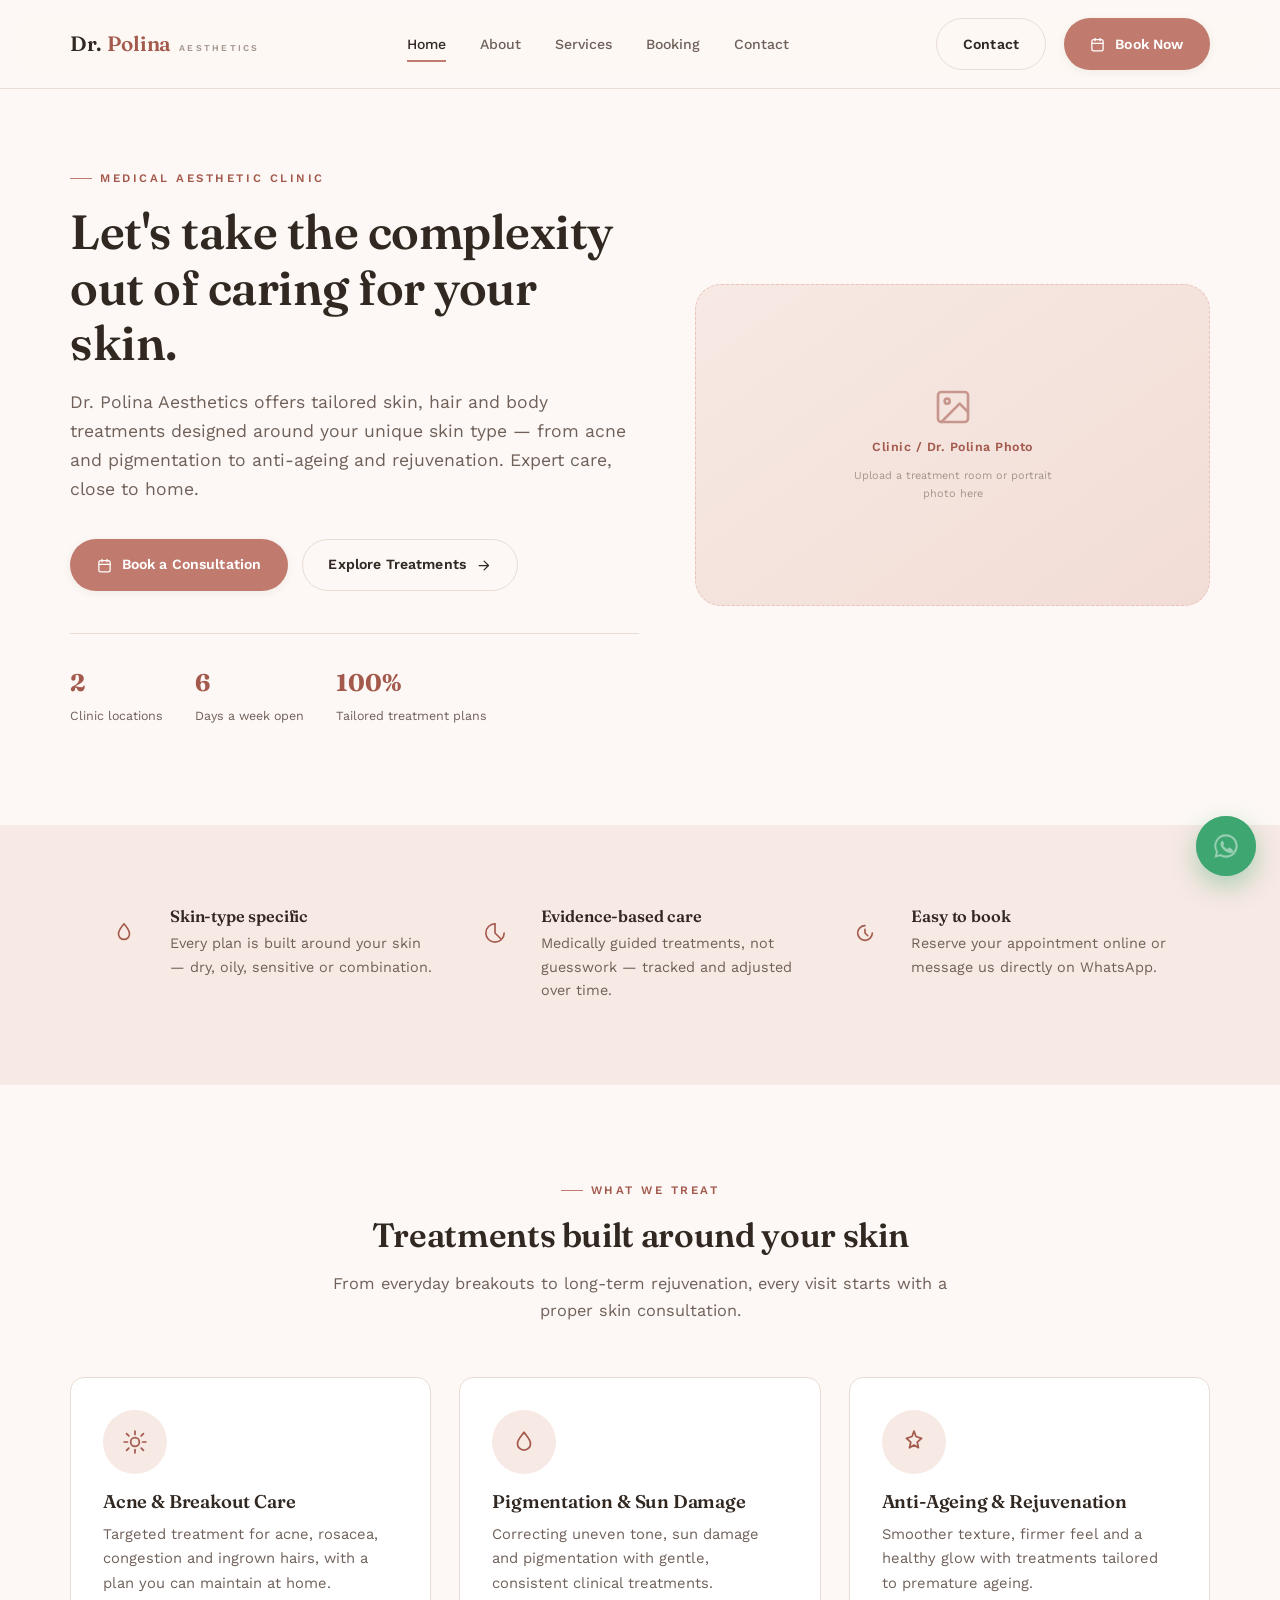
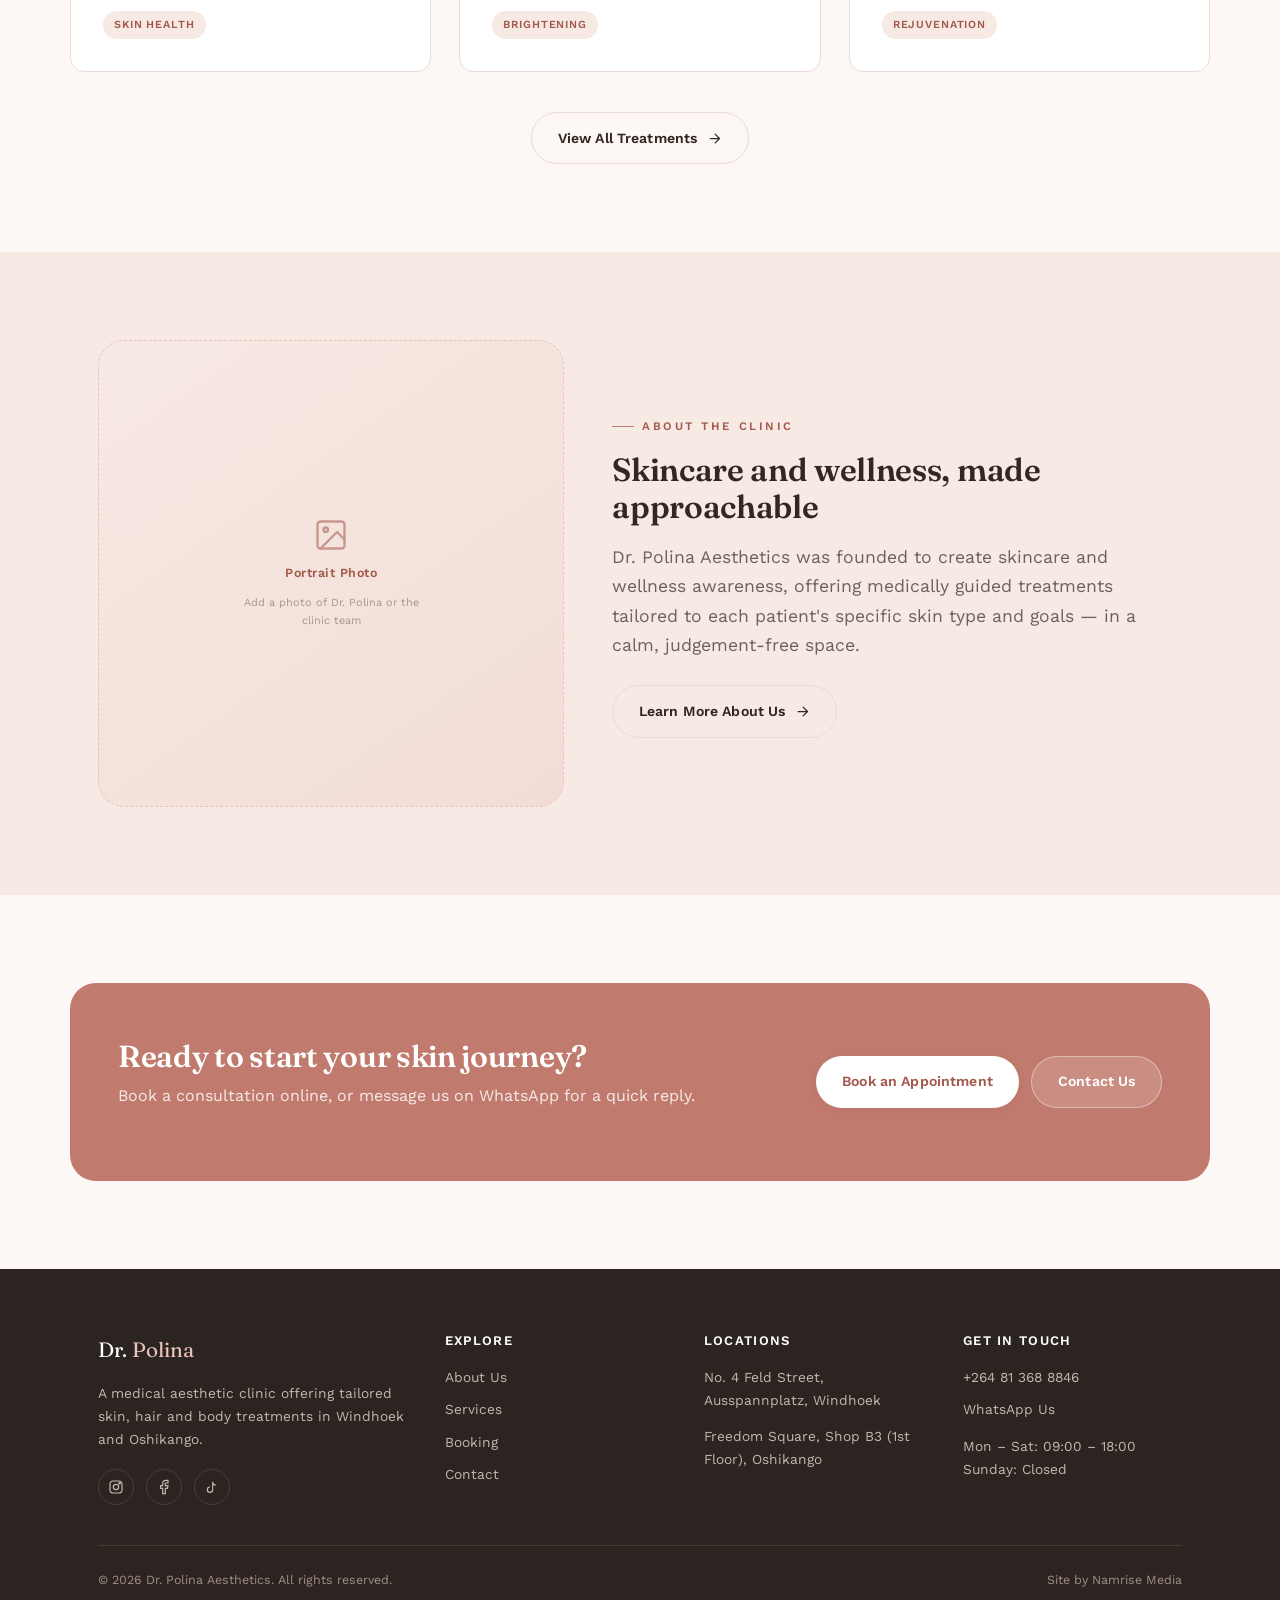
==== index.html @ 479185e6 "Initial site: Dr. Polina Aesthetics redesign (light, no-purple theme, WhatsApp chat widget, booking " ====
<!DOCTYPE html>
<html lang="en">
<head>
<meta charset="UTF-8">
<meta name="viewport" content="width=device-width, initial-scale=1.0">
<title>Dr. Polina Aesthetics — Medical Skincare Clinic, Windhoek &amp; Oshikango</title>
<meta name="description" content="Dr. Polina Aesthetics is a medical aesthetic clinic in Windhoek and Oshikango offering tailored skin, hair and body treatments. Book your consultation today.">
<link rel="preconnect" href="https://fonts.googleapis.com">
<link rel="preconnect" href="https://fonts.gstatic.com" crossorigin>
<link href="https://fonts.googleapis.com/css2?family=Fraunces:opsz,wght@9..144,500;9..144,600;9..144,700&family=Work+Sans:wght@400;500;600;700&display=swap" rel="stylesheet">
<link rel="stylesheet" href="css/style.css">
</head>
<body>

<!-- ===== Header ===== -->
<header class="site-header">
  <div class="container nav-row">
    <a href="index.html" class="logo">Dr. <span class="accentword">Polina</span><small>Aesthetics</small></a>
    <nav class="nav-links">
      <a href="index.html" class="active">Home</a>
      <a href="about.html">About</a>
      <a href="services.html">Services</a>
      <a href="booking.html">Booking</a>
      <a href="contact.html">Contact</a>
    </nav>
    <div class="nav-cta">
      <a href="contact.html" class="btn btn-outline">Contact</a>
      <a href="booking.html" class="btn btn-primary">
        <svg width="15" height="15" viewBox="0 0 24 24" fill="none" stroke="currentColor" stroke-width="2" stroke-linecap="round" stroke-linejoin="round"><rect x="3" y="4" width="18" height="18" rx="3"/><path d="M16 2v4M8 2v4M3 10h18"/></svg>
        Book Now
      </a>
      <button class="nav-toggle" aria-label="Open menu" aria-expanded="false">
        <span></span><span></span><span></span>
      </button>
    </div>
  </div>
</header>

<!-- ===== Hero ===== -->
<section class="hero container">
  <div data-reveal>
    <div class="eyebrow">Medical Aesthetic Clinic</div>
    <h1>Let's take the complexity out of caring for your skin.</h1>
    <p class="lede">Dr. Polina Aesthetics offers tailored skin, hair and body treatments designed around your unique skin type — from acne and pigmentation to anti-ageing and rejuvenation. Expert care, close to home.</p>
    <div class="actions">
      <a href="booking.html" class="btn btn-primary">
        <svg width="15" height="15" viewBox="0 0 24 24" fill="none" stroke="currentColor" stroke-width="2" stroke-linecap="round" stroke-linejoin="round"><rect x="3" y="4" width="18" height="18" rx="3"/><path d="M16 2v4M8 2v4M3 10h18"/></svg>
        Book a Consultation
      </a>
      <a href="services.html" class="btn btn-outline">
        Explore Treatments
        <svg width="15" height="15" viewBox="0 0 24 24" fill="none" stroke="currentColor" stroke-width="2" stroke-linecap="round" stroke-linejoin="round"><path d="M5 12h14M13 5l7 7-7 7"/></svg>
      </a>
    </div>
    <div class="hero-stats">
      <div><strong>2</strong><span>Clinic locations</span></div>
      <div><strong>6</strong><span>Days a week open</span></div>
      <div><strong>100%</strong><span>Tailored treatment plans</span></div>
    </div>
  </div>
  <div data-reveal data-reveal-delay="1">
    <div class="img-placeholder wide">
      <svg width="40" height="40" viewBox="0 0 24 24" fill="none" stroke="currentColor" stroke-width="1.6" stroke-linecap="round" stroke-linejoin="round"><rect x="3" y="3" width="18" height="18" rx="2"/><circle cx="8.5" cy="8.5" r="1.5"/><path d="M21 15l-5-5L5 21"/></svg>
      <span class="ph-label">Clinic / Dr. Polina Photo</span>
      <span class="ph-sub">Upload a treatment room or portrait photo here</span>
    </div>
  </div>
</section>

<!-- ===== Intro strip ===== -->
<section class="section-tight bg-blush">
  <div class="container">
    <div class="grid grid-3">
      <div class="feature-row" data-reveal style="border-bottom:none;">
        <div class="icon-badge">
          <svg width="22" height="22" viewBox="0 0 24 24" fill="none" stroke="currentColor" stroke-width="1.8" stroke-linecap="round" stroke-linejoin="round"><path d="M12 2s6 7 6 11a6 6 0 0 1-12 0c0-4 6-11 6-11z"/></svg>
        </div>
        <div>
          <h4>Skin-type specific</h4>
          <p>Every plan is built around your skin — dry, oily, sensitive or combination.</p>
        </div>
      </div>
      <div class="feature-row" data-reveal data-reveal-delay="1" style="border-bottom:none;">
        <div class="icon-badge">
          <svg width="22" height="22" viewBox="0 0 24 24" fill="none" stroke="currentColor" stroke-width="1.8" stroke-linecap="round" stroke-linejoin="round"><path d="M12 2a10 10 0 1 0 10 10"/><path d="M12 2v10l6 6"/></svg>
        </div>
        <div>
          <h4>Evidence-based care</h4>
          <p>Medically guided treatments, not guesswork — tracked and adjusted over time.</p>
        </div>
      </div>
      <div class="feature-row" data-reveal data-reveal-delay="2" style="border-bottom:none;">
        <div class="icon-badge">
          <svg width="22" height="22" viewBox="0 0 24 24" fill="none" stroke="currentColor" stroke-width="1.8" stroke-linecap="round" stroke-linejoin="round"><path d="M20 12a8 8 0 1 1-8-8"/><path d="M12 8v4l3 3"/></svg>
        </div>
        <div>
          <h4>Easy to book</h4>
          <p>Reserve your appointment online or message us directly on WhatsApp.</p>
        </div>
      </div>
    </div>
  </div>
</section>

<!-- ===== Services preview ===== -->
<section class="section container">
  <div class="section-head" data-reveal>
    <div class="eyebrow" style="justify-content:center;">What We Treat</div>
    <h2>Treatments built around your skin</h2>
    <p>From everyday breakouts to long-term rejuvenation, every visit starts with a proper skin consultation.</p>
  </div>
  <div class="grid grid-3">
    <div class="card service-card" data-reveal>
      <div class="icon-badge lg">
        <svg width="26" height="26" viewBox="0 0 24 24" fill="none" stroke="currentColor" stroke-width="1.6" stroke-linecap="round" stroke-linejoin="round"><circle cx="12" cy="12" r="4"/><path d="M12 2v3M12 19v3M4.2 4.2l2.1 2.1M17.7 17.7l2.1 2.1M2 12h3M19 12h3M4.2 19.8l2.1-2.1M17.7 6.3l2.1-2.1"/></svg>
      </div>
      <h3>Acne &amp; Breakout Care</h3>
      <p>Targeted treatment for acne, rosacea, congestion and ingrown hairs, with a plan you can maintain at home.</p>
      <span class="tag">Skin Health</span>
    </div>
    <div class="card service-card" data-reveal data-reveal-delay="1">
      <div class="icon-badge lg">
        <svg width="26" height="26" viewBox="0 0 24 24" fill="none" stroke="currentColor" stroke-width="1.6" stroke-linecap="round" stroke-linejoin="round"><path d="M12 3c2 3 6 6.5 6 10.5A6 6 0 0 1 6 13.5C6 9.5 10 6 12 3z"/></svg>
      </div>
      <h3>Pigmentation &amp; Sun Damage</h3>
      <p>Correcting uneven tone, sun damage and pigmentation with gentle, consistent clinical treatments.</p>
      <span class="tag">Brightening</span>
    </div>
    <div class="card service-card" data-reveal data-reveal-delay="2">
      <div class="icon-badge lg">
        <svg width="26" height="26" viewBox="0 0 24 24" fill="none" stroke="currentColor" stroke-width="1.6" stroke-linecap="round" stroke-linejoin="round"><path d="M12 2l1.8 4.9L19 8.6l-4 3.6 1.1 5.1L12 14.8 7.9 17.3 9 12.2 5 8.6l5.2-1.7L12 2z"/></svg>
      </div>
      <h3>Anti-Ageing &amp; Rejuvenation</h3>
      <p>Smoother texture, firmer feel and a healthy glow with treatments tailored to premature ageing.</p>
      <span class="tag">Rejuvenation</span>
    </div>
  </div>
  <div style="text-align:center; margin-top:40px;" data-reveal>
    <a href="services.html" class="btn btn-outline">
      View All Treatments
      <svg width="15" height="15" viewBox="0 0 24 24" fill="none" stroke="currentColor" stroke-width="2" stroke-linecap="round" stroke-linejoin="round"><path d="M5 12h14M13 5l7 7-7 7"/></svg>
    </a>
  </div>
</section>

<!-- ===== About teaser ===== -->
<section class="section bg-blush">
  <div class="container" style="display:grid; grid-template-columns:0.9fr 1.1fr; gap:48px; align-items:center;">
    <div data-reveal>
      <div class="img-placeholder square">
        <svg width="36" height="36" viewBox="0 0 24 24" fill="none" stroke="currentColor" stroke-width="1.6" stroke-linecap="round" stroke-linejoin="round"><rect x="3" y="3" width="18" height="18" rx="2"/><circle cx="8.5" cy="8.5" r="1.5"/><path d="M21 15l-5-5L5 21"/></svg>
        <span class="ph-label">Portrait Photo</span>
        <span class="ph-sub">Add a photo of Dr. Polina or the clinic team</span>
      </div>
    </div>
    <div data-reveal data-reveal-delay="1">
      <div class="eyebrow">About the Clinic</div>
      <h2 style="font-size:2rem; margin-bottom:1rem;">Skincare and wellness, made approachable</h2>
      <p class="lede" style="margin-bottom:1.6rem;">Dr. Polina Aesthetics was founded to create skincare and wellness awareness, offering medically guided treatments tailored to each patient's specific skin type and goals — in a calm, judgement-free space.</p>
      <a href="about.html" class="btn btn-outline">
        Learn More About Us
        <svg width="15" height="15" viewBox="0 0 24 24" fill="none" stroke="currentColor" stroke-width="2" stroke-linecap="round" stroke-linejoin="round"><path d="M5 12h14M13 5l7 7-7 7"/></svg>
      </a>
    </div>
  </div>
</section>

<!-- ===== CTA ===== -->
<section class="section container">
  <div class="cta-banner" data-reveal>
    <div>
      <h2>Ready to start your skin journey?</h2>
      <p>Book a consultation online, or message us on WhatsApp for a quick reply.</p>
    </div>
    <div style="display:flex; gap:12px; flex-wrap:wrap;">
      <a href="booking.html" class="btn btn-primary">Book an Appointment</a>
      <a href="contact.html" class="btn" style="background:rgba(255,255,255,0.14); color:#fff; border:1px solid rgba(255,255,255,0.4);">Contact Us</a>
    </div>
  </div>
</section>

<!-- ===== Footer ===== -->
<footer class="site-footer">
  <div class="container">
    <div class="footer-grid">
      <div>
        <div class="footer-logo">Dr. <span class="accentword">Polina</span></div>
        <p>A medical aesthetic clinic offering tailored skin, hair and body treatments in Windhoek and Oshikango.</p>
        <div class="footer-social">
          <a href="https://www.instagram.com/drpolina_aesthetics/" target="_blank" rel="noopener" aria-label="Instagram">
            <svg width="16" height="16" viewBox="0 0 24 24" fill="none" stroke="currentColor" stroke-width="1.8"><rect x="3" y="3" width="18" height="18" rx="5"/><circle cx="12" cy="12" r="4"/><circle cx="17.5" cy="6.5" r="1"/></svg>
          </a>
          <a href="#" target="_blank" rel="noopener" aria-label="Facebook">
            <svg width="16" height="16" viewBox="0 0 24 24" fill="none" stroke="currentColor" stroke-width="1.8"><path d="M18 2h-3a5 5 0 0 0-5 5v3H7v4h3v8h4v-8h3l1-4h-4V7a1 1 0 0 1 1-1h3z"/></svg>
          </a>
          <a href="#" target="_blank" rel="noopener" aria-label="TikTok">
            <svg width="16" height="16" viewBox="0 0 24 24" fill="none" stroke="currentColor" stroke-width="1.8"><path d="M9 12a4 4 0 1 0 4 4V4a5 5 0 0 0 5 5"/></svg>
          </a>
        </div>
      </div>
      <div>
        <h4>Explore</h4>
        <a href="about.html">About Us</a>
        <a href="services.html">Services</a>
        <a href="booking.html">Booking</a>
        <a href="contact.html">Contact</a>
      </div>
      <div>
        <h4>Locations</h4>
        <p>No. 4 Feld Street, Ausspannplatz, Windhoek</p>
        <p>Freedom Square, Shop B3 (1st Floor), Oshikango</p>
      </div>
      <div>
        <h4>Get in Touch</h4>
        <a href="tel:+26481368846">+264 81 368 8846</a>
        <a href="https://wa.me/264813688846" target="_blank" rel="noopener">WhatsApp Us</a>
        <p>Mon – Sat: 09:00 – 18:00<br>Sunday: Closed</p>
      </div>
    </div>
    <div class="footer-bottom">
      <span>&copy; <span data-year>2026</span> Dr. Polina Aesthetics. All rights reserved.</span>
      <span>Site by Namrise Media</span>
    </div>
  </div>
</footer>

<!-- ===== WhatsApp widget ===== -->
<button class="wa-launcher" aria-label="Chat on WhatsApp" aria-expanded="false">
  <span class="wa-ping"></span>
  <svg width="28" height="28" viewBox="0 0 24 24" fill="#fff"><path d="M12 2a10 10 0 0 0-8.6 15.1L2 22l5.1-1.3A10 10 0 1 0 12 2zm0 18.2a8.2 8.2 0 0 1-4.2-1.1l-.3-.2-3.1.8.8-3-.2-.3A8.2 8.2 0 1 1 12 20.2zm4.5-6.1c-.2-.1-1.4-.7-1.7-.8-.2-.1-.4-.1-.5.1-.2.2-.6.8-.8 1-.1.2-.3.2-.5.1-1.5-.6-2.5-1.5-3.3-2.9-.1-.2 0-.4.1-.5l.5-.6c.1-.2.1-.4 0-.5-.1-.2-.5-1.3-.7-1.8-.2-.5-.4-.4-.5-.4h-.5c-.2 0-.5.2-.6.4-.5.6-.8 1.3-.8 2.1 0 1.4 1 2.8 1.2 3 .2.2 2 3 4.8 4.1 2.3.9 2.8.7 3.3.6.5-.1 1.4-.6 1.6-1.1.2-.5.2-1 .1-1.1-.1-.1-.2-.2-.5-.3z"/></svg>
</button>

<div class="wa-panel">
  <div class="wa-panel-head">
    <div class="wa-avatar">
      <svg width="20" height="20" viewBox="0 0 24 24" fill="#fff"><circle cx="12" cy="8" r="4"/><path d="M4 20c0-4 4-6 8-6s8 2 8 6"/></svg>
    </div>
    <div>
      <strong>Dr. Polina Aesthetics</strong>
      <span>Typically replies within minutes</span>
    </div>
    <button class="wa-panel-close" aria-label="Close chat">
      <svg width="16" height="16" viewBox="0 0 24 24" fill="none" stroke="currentColor" stroke-width="2"><path d="M6 6l12 12M18 6L6 18"/></svg>
    </button>
  </div>
  <div class="wa-panel-body">
    <div class="wa-bubble">Hi there! How can we help you today? Choose an option below and we'll continue on WhatsApp.</div>
    <div class="wa-options">
      <button class="wa-option" data-message="Hi Dr. Polina Aesthetics, I'd like to book an appointment.">Book an appointment <svg width="14" height="14" viewBox="0 0 24 24" fill="none" stroke="currentColor" stroke-width="2"><path d="M5 12h14M13 5l7 7-7 7"/></svg></button>
      <button class="wa-option" data-message="Hi, I have a question about one of your treatments.">Ask about a treatment <svg width="14" height="14" viewBox="0 0 24 24" fill="none" stroke="currentColor" stroke-width="2"><path d="M5 12h14M13 5l7 7-7 7"/></svg></button>
      <button class="wa-option" data-message="Hi, could you share your clinic hours and locations?">Hours &amp; locations <svg width="14" height="14" viewBox="0 0 24 24" fill="none" stroke="currentColor" stroke-width="2"><path d="M5 12h14M13 5l7 7-7 7"/></svg></button>
      <button class="wa-option" data-message="Hi Dr. Polina Aesthetics, I have another question.">Something else <svg width="14" height="14" viewBox="0 0 24 24" fill="none" stroke="currentColor" stroke-width="2"><path d="M5 12h14M13 5l7 7-7 7"/></svg></button>
    </div>
  </div>
</div>

<script src="js/main.js"></script>
</body>
</html>
---- css/style.css ----
/* ============================================================
   Dr. Polina Aesthetics — Design System
   Palette: warm white / soft blush / charcoal text / dusty rose accent
   ============================================================ */

:root {
  --bg:        #fdf8f5;
  --bg-blush:  #f7e9e4;
  --bg-blush-2:#f2ddd6;
  --surface:   #ffffff;
  --text:      #322822;
  --text-soft: #6f6059;
  --text-faint:#a5968d;
  --accent:    #c17b6e;
  --accent-dark:#a35a4d;
  --accent-soft:#e9c3ba;
  --line:      #e9dcd4;
  --line-soft: #f1e7e1;
  --whatsapp:  #3fa772;

  --font-head: 'Fraunces', Georgia, 'Times New Roman', serif;
  --font-body: 'Work Sans', 'Segoe UI', system-ui, sans-serif;

  --radius-sm: 6px;
  --radius-md: 14px;
  --radius-lg: 26px;

  --shadow-sm: 0 2px 10px rgba(60, 40, 30, 0.06);
  --shadow-md: 0 14px 40px rgba(60, 40, 30, 0.10);
}

* { box-sizing: border-box; }
html { scroll-behavior: smooth; }

body {
  margin: 0;
  font-family: var(--font-body);
  background: var(--bg);
  color: var(--text);
  -webkit-font-smoothing: antialiased;
  font-size: 16px;
  line-height: 1.65;
}

img { max-width: 100%; display: block; }
a { color: inherit; text-decoration: none; }
ul { margin: 0; padding: 0; }

h1, h2, h3, h4 {
  font-family: var(--font-head);
  font-weight: 600;
  color: var(--text);
  margin: 0;
  line-height: 1.15;
  letter-spacing: -0.01em;
}

.container {
  max-width: 1140px;
  margin: 0 auto;
  padding: 0 28px;
}

.eyebrow {
  display: inline-flex;
  align-items: center;
  gap: 8px;
  font-size: 0.72rem;
  font-weight: 600;
  letter-spacing: 0.22em;
  text-transform: uppercase;
  color: var(--accent-dark);
  margin-bottom: 1rem;
}
.eyebrow::before {
  content: "";
  width: 22px;
  height: 1px;
  background: var(--accent);
  display: inline-block;
}

.section { padding: 88px 0; }
.section-tight { padding: 56px 0; }
.bg-blush { background: var(--bg-blush); }
.bg-surface { background: var(--surface); }

p.lede {
  font-size: 1.1rem;
  color: var(--text-soft);
  max-width: 620px;
}

/* ── Buttons ─────────────────────────────────────────────── */
.btn {
  display: inline-flex;
  align-items: center;
  gap: 10px;
  padding: 0.85rem 1.6rem;
  border-radius: 999px;
  font-family: var(--font-body);
  font-size: 0.88rem;
  font-weight: 600;
  letter-spacing: 0.01em;
  cursor: pointer;
  border: 1px solid transparent;
  transition: transform 0.25s ease, box-shadow 0.25s ease, background 0.25s ease, color 0.25s ease;
  white-space: nowrap;
}
.btn svg { flex-shrink: 0; transition: transform 0.25s ease; }
.btn:hover { transform: translateY(-2px); }

.btn-primary {
  background: var(--accent);
  color: #fff;
  box-shadow: var(--shadow-sm);
}
.btn-primary:hover { background: var(--accent-dark); box-shadow: var(--shadow-md); }

.btn-outline {
  background: transparent;
  color: var(--text);
  border-color: var(--line);
}
.btn-outline:hover { border-color: var(--accent); color: var(--accent-dark); }

.btn-whatsapp {
  background: var(--whatsapp);
  color: #fff;
}
.btn-whatsapp:hover { background: #358f61; box-shadow: var(--shadow-md); }

.btn-block { width: 100%; justify-content: center; }

/* ── Header / Nav ────────────────────────────────────────── */
.site-header {
  position: sticky;
  top: 0;
  z-index: 60;
  background: rgba(253, 248, 245, 0.92);
  backdrop-filter: saturate(140%) blur(8px);
  border-bottom: 1px solid var(--line);
}
.nav-row {
  display: flex;
  align-items: center;
  justify-content: space-between;
  padding: 18px 0;
}
.logo {
  font-family: var(--font-head);
  font-size: 1.3rem;
  font-weight: 600;
  letter-spacing: -0.01em;
  display: flex;
  align-items: baseline;
  gap: 6px;
}
.logo .accentword { color: var(--accent-dark); }
.logo small {
  font-family: var(--font-body);
  font-size: 0.56rem;
  font-weight: 600;
  letter-spacing: 0.25em;
  color: var(--text-faint);
  text-transform: uppercase;
  margin-left: 2px;
}

.nav-links {
  display: flex;
  align-items: center;
  gap: 34px;
}
.nav-links a {
  font-size: 0.88rem;
  font-weight: 500;
  color: var(--text-soft);
  position: relative;
  padding: 6px 0;
  transition: color 0.2s ease;
}
.nav-links a::after {
  content: "";
  position: absolute;
  left: 0; bottom: 0;
  width: 0%;
  height: 1.5px;
  background: var(--accent);
  transition: width 0.25s ease;
}
.nav-links a:hover, .nav-links a.active { color: var(--text); }
.nav-links a:hover::after, .nav-links a.active::after { width: 100%; }

.nav-cta { display: flex; align-items: center; gap: 18px; }

.nav-toggle {
  display: none;
  background: none;
  border: none;
  cursor: pointer;
  padding: 6px;
}
.nav-toggle span {
  display: block;
  width: 22px;
  height: 2px;
  background: var(--text);
  margin: 5px 0;
  transition: transform 0.25s ease, opacity 0.25s ease;
}

@media (max-width: 860px) {
  .nav-links {
    position: fixed;
    top: 73px; left: 0; right: 0;
    background: var(--surface);
    border-bottom: 1px solid var(--line);
    flex-direction: column;
    align-items: flex-start;
    gap: 0;
    padding: 8px 28px 18px;
    transform: translateY(-110%);
    opacity: 0;
    transition: transform 0.3s ease, opacity 0.3s ease;
    pointer-events: none;
  }
  .nav-links.open { transform: translateY(0); opacity: 1; pointer-events: auto; }
  .nav-links a { width: 100%; padding: 12px 0; border-bottom: 1px solid var(--line-soft); }
  .nav-cta .btn-outline { display: none; }
  .nav-toggle { display: block; }
}

/* ── Hero ────────────────────────────────────────────────── */
.hero {
  padding: 72px 0 96px;
  display: grid;
  grid-template-columns: 1.05fr 0.95fr;
  gap: 56px;
  align-items: center;
}
.hero h1 { font-size: 3rem; margin-bottom: 1.1rem; }
.hero .actions { display: flex; gap: 14px; margin-top: 2.2rem; flex-wrap: wrap; }
.hero-stats {
  display: flex;
  gap: 32px;
  margin-top: 2.6rem;
  padding-top: 1.8rem;
  border-top: 1px solid var(--line);
}
.hero-stats div strong {
  display: block;
  font-family: var(--font-head);
  font-size: 1.5rem;
  color: var(--accent-dark);
}
.hero-stats div span { font-size: 0.78rem; color: var(--text-soft); }

@media (max-width: 860px) {
  .hero { grid-template-columns: 1fr; padding: 48px 0 56px; }
  .hero h1 { font-size: 2.2rem; }
}

/* ── Image placeholder ───────────────────────────────────── */
.img-placeholder {
  background: linear-gradient(145deg, var(--bg-blush) 0%, var(--bg-blush-2) 100%);
  border: 1px dashed var(--accent-soft);
  border-radius: var(--radius-lg);
  display: flex;
  flex-direction: column;
  align-items: center;
  justify-content: center;
  gap: 10px;
  color: var(--accent-dark);
  text-align: center;
  padding: 2rem;
  min-height: 280px;
}
.img-placeholder.square { aspect-ratio: 1 / 1; min-height: 0; }
.img-placeholder.wide { aspect-ratio: 16 / 10; min-height: 0; }
.img-placeholder svg { opacity: 0.55; }
.img-placeholder .ph-label { font-size: 0.78rem; font-weight: 600; letter-spacing: 0.04em; }
.img-placeholder .ph-sub { font-size: 0.68rem; color: var(--text-faint); max-width: 200px; }

/* ── Icon badge ──────────────────────────────────────────── */
.icon-badge {
  width: 52px; height: 52px;
  border-radius: 50%;
  background: var(--bg-blush);
  display: flex;
  align-items: center;
  justify-content: center;
  color: var(--accent-dark);
  flex-shrink: 0;
}
.icon-badge.lg { width: 64px; height: 64px; }

/* ── Cards / Grids ───────────────────────────────────────── */
.grid { display: grid; gap: 28px; }
.grid-3 { grid-template-columns: repeat(3, 1fr); }
.grid-2 { grid-template-columns: repeat(2, 1fr); }
@media (max-width: 860px) {
  .grid-3 { grid-template-columns: 1fr; }
  .grid-2 { grid-template-columns: 1fr; }
}

.card {
  background: var(--surface);
  border: 1px solid var(--line);
  border-radius: var(--radius-md);
  padding: 32px;
  transition: transform 0.3s ease, box-shadow 0.3s ease, border-color 0.3s ease;
}
.card:hover { transform: translateY(-4px); box-shadow: var(--shadow-md); border-color: var(--accent-soft); }
.card h3 { font-size: 1.15rem; margin: 1.1rem 0 0.6rem; }
.card p { color: var(--text-soft); font-size: 0.92rem; margin: 0; }

.section-head {
  max-width: 640px;
  margin: 0 auto 52px;
  text-align: center;
}
.section-head.left { margin: 0 0 52px; text-align: left; }
.section-head h2 { font-size: 2.1rem; margin-bottom: 0.9rem; }
.section-head p { color: var(--text-soft); font-size: 1.02rem; }

/* ── Section divider ─────────────────────────────────────── */
.divider {
  height: 1px;
  background: var(--line);
  width: 100%;
}

/* ── Timeline / list rows ───────────────────────────────── */
.feature-row {
  display: flex;
  gap: 20px;
  padding: 26px 0;
  border-bottom: 1px solid var(--line);
}
.feature-row:last-child { border-bottom: none; }
.feature-row h4 { font-size: 1.02rem; margin-bottom: 0.4rem; }
.feature-row p { color: var(--text-soft); font-size: 0.9rem; margin: 0; }

/* ── CTA banner ──────────────────────────────────────────── */
.cta-banner {
  background: var(--accent);
  border-radius: var(--radius-lg);
  padding: 56px 48px;
  display: flex;
  align-items: center;
  justify-content: space-between;
  gap: 32px;
  color: #fff;
  flex-wrap: wrap;
}
.cta-banner h2 { color: #fff; font-size: 1.9rem; max-width: 480px; }
.cta-banner p { color: rgba(255,255,255,0.85); margin-top: 0.6rem; }
.cta-banner .btn-primary { background: #fff; color: var(--accent-dark); }
.cta-banner .btn-primary:hover { background: #fff4f1; }

/* ── Footer ──────────────────────────────────────────────── */
.site-footer {
  background: #2c2420;
  color: #e6dcd5;
  padding: 64px 0 28px;
}
.footer-grid {
  display: grid;
  grid-template-columns: 1.4fr 1fr 1fr 1fr;
  gap: 40px;
  padding-bottom: 40px;
}
.footer-grid h4 {
  color: #fff;
  font-size: 0.82rem;
  letter-spacing: 0.1em;
  text-transform: uppercase;
  margin-bottom: 1.1rem;
  font-family: var(--font-body);
  font-weight: 600;
}
.footer-grid p, .footer-grid a {
  display: block;
  font-size: 0.86rem;
  color: #c4b7ae;
  margin-bottom: 0.6rem;
  transition: color 0.2s ease;
}
.footer-grid a:hover { color: #fff; }
.footer-logo { font-family: var(--font-head); font-size: 1.3rem; color: #fff; margin-bottom: 0.9rem; }
.footer-logo .accentword { color: var(--accent-soft); }
.footer-social { display: flex; gap: 12px; margin-top: 1.2rem; }
.footer-social a {
  width: 36px; height: 36px;
  border-radius: 50%;
  border: 1px solid #4a3f38;
  display: flex; align-items: center; justify-content: center;
  margin: 0;
}
.footer-social a:hover { border-color: var(--accent-soft); background: rgba(255,255,255,0.05); }
.footer-bottom {
  border-top: 1px solid #45392f;
  padding-top: 24px;
  display: flex;
  justify-content: space-between;
  font-size: 0.78rem;
  color: #a08f84;
  flex-wrap: wrap;
  gap: 10px;
}
@media (max-width: 860px) {
  .footer-grid { grid-template-columns: 1fr 1fr; }
}
@media (max-width: 560px) {
  .footer-grid { grid-template-columns: 1fr; }
}

/* ── Scroll-reveal animation ─────────────────────────────── */
[data-reveal] {
  opacity: 0;
  transform: translateY(22px);
  transition: opacity 0.7s ease, transform 0.7s ease;
}
[data-reveal].in-view { opacity: 1; transform: translateY(0); }
[data-reveal-delay="1"] { transition-delay: 0.08s; }
[data-reveal-delay="2"] { transition-delay: 0.16s; }
[data-reveal-delay="3"] { transition-delay: 0.24s; }

/* ── Page hero (sub-pages) ──────────────────────────────── */
.page-hero {
  padding: 56px 0 44px;
  text-align: center;
}
.page-hero .eyebrow { justify-content: center; }
.page-hero .eyebrow::before { display: none; }
.page-hero h1 { font-size: 2.6rem; margin-bottom: 0.8rem; }
.page-hero p { color: var(--text-soft); max-width: 560px; margin: 0 auto; }
.breadcrumb { font-size: 0.8rem; color: var(--text-faint); margin-bottom: 1rem; }
.breadcrumb a:hover { color: var(--accent-dark); }

/* ── Badges / tags ───────────────────────────────────────── */
.tag {
  display: inline-block;
  font-size: 0.68rem;
  font-weight: 600;
  letter-spacing: 0.08em;
  text-transform: uppercase;
  color: var(--accent-dark);
  background: var(--bg-blush);
  padding: 5px 11px;
  border-radius: 999px;
  margin-bottom: 1rem;
}

/* ── Service card with icon ──────────────────────────────── */
.service-card { position: relative; }
.service-card .tag { margin-bottom: 0; margin-top: 1rem; }

/* ── Booking form ─────────────────────────────────────────── */
.booking-wrap {
  display: grid;
  grid-template-columns: 1.3fr 0.9fr;
  gap: 40px;
  align-items: flex-start;
}
@media (max-width: 900px) {
  .booking-wrap { grid-template-columns: 1fr; }
}
.form-card {
  background: var(--surface);
  border: 1px solid var(--line);
  border-radius: var(--radius-md);
  padding: 40px;
  box-shadow: var(--shadow-sm);
}
.form-row { margin-bottom: 20px; }
.form-row label {
  display: block;
  font-size: 0.78rem;
  font-weight: 600;
  letter-spacing: 0.04em;
  color: var(--text-soft);
  margin-bottom: 8px;
  text-transform: uppercase;
}
.form-row input,
.form-row select,
.form-row textarea {
  width: 100%;
  padding: 0.8rem 1rem;
  border-radius: var(--radius-sm);
  border: 1px solid var(--line);
  background: var(--bg);
  font-family: var(--font-body);
  font-size: 0.94rem;
  color: var(--text);
  transition: border-color 0.2s ease, background 0.2s ease;
}
.form-row input:focus,
.form-row select:focus,
.form-row textarea:focus {
  outline: none;
  border-color: var(--accent);
  background: #fff;
}
.form-grid-2 { display: grid; grid-template-columns: 1fr 1fr; gap: 20px; }
@media (max-width: 540px) { .form-grid-2 { grid-template-columns: 1fr; } }

.form-note {
  font-size: 0.78rem;
  color: var(--text-faint);
  margin-top: 14px;
  display: flex;
  gap: 8px;
  align-items: flex-start;
}

.sidebar-card {
  background: var(--bg-blush);
  border-radius: var(--radius-md);
  padding: 32px;
  margin-bottom: 24px;
}
.sidebar-card h4 { font-size: 1rem; margin-bottom: 0.9rem; }
.policy-list li {
  display: flex;
  gap: 10px;
  font-size: 0.86rem;
  color: var(--text-soft);
  padding: 9px 0;
  border-bottom: 1px solid rgba(161,90,77,0.14);
  align-items: flex-start;
}
.policy-list li:last-child { border-bottom: none; }
.policy-list svg { flex-shrink: 0; margin-top: 2px; color: var(--accent-dark); }

.confirm-box {
  display: none;
  background: #eaf5ef;
  border: 1px solid #bfe3cd;
  border-radius: var(--radius-sm);
  padding: 18px 20px;
  margin-top: 20px;
  font-size: 0.88rem;
  color: #2d6b47;
  align-items: flex-start;
  gap: 10px;
}
.confirm-box.show { display: flex; }

/* ── Contact page ─────────────────────────────────────────── */
.contact-grid {
  display: grid;
  grid-template-columns: 1fr 1fr;
  gap: 28px;
}
@media (max-width: 860px) { .contact-grid { grid-template-columns: 1fr; } }
.loc-card { display: flex; flex-direction: column; gap: 10px; }
.loc-card .row { display: flex; gap: 12px; align-items: flex-start; font-size: 0.9rem; color: var(--text-soft); }
.loc-card .row svg { flex-shrink: 0; margin-top: 2px; color: var(--accent-dark); }

.hours-table { width: 100%; border-collapse: collapse; font-size: 0.9rem; }
.hours-table td { padding: 9px 0; border-bottom: 1px solid var(--line); color: var(--text-soft); }
.hours-table td:last-child { text-align: right; font-weight: 600; color: var(--text); }
.hours-table tr:last-child td { border-bottom: none; }

/* ── WhatsApp floating widget ────────────────────────────── */
.wa-launcher {
  position: fixed;
  bottom: 24px;
  right: 24px;
  z-index: 100;
  width: 60px; height: 60px;
  border-radius: 50%;
  background: var(--whatsapp);
  display: flex;
  align-items: center;
  justify-content: center;
  box-shadow: 0 10px 26px rgba(63, 167, 114, 0.4);
  cursor: pointer;
  border: none;
  transition: transform 0.25s ease;
}
.wa-launcher:hover { transform: scale(1.07); }
.wa-launcher .wa-ping {
  position: absolute;
  inset: 0;
  border-radius: 50%;
  background: var(--whatsapp);
  opacity: 0.55;
  animation: wa-pulse 2.4s ease-out infinite;
}
@keyframes wa-pulse {
  0% { transform: scale(1); opacity: 0.5; }
  100% { transform: scale(1.7); opacity: 0; }
}

.wa-panel {
  position: fixed;
  bottom: 96px;
  right: 24px;
  z-index: 100;
  width: 320px;
  max-width: calc(100vw - 40px);
  background: var(--surface);
  border-radius: 18px;
  box-shadow: var(--shadow-md);
  overflow: hidden;
  transform: translateY(16px) scale(0.98);
  opacity: 0;
  pointer-events: none;
  transition: transform 0.25s ease, opacity 0.25s ease;
}
.wa-panel.open { transform: translateY(0) scale(1); opacity: 1; pointer-events: auto; }
.wa-panel-head {
  background: var(--whatsapp);
  color: #fff;
  padding: 16px 18px;
  display: flex;
  align-items: center;
  gap: 12px;
}
.wa-panel-head .wa-avatar {
  width: 38px; height: 38px;
  border-radius: 50%;
  background: rgba(255,255,255,0.18);
  display: flex; align-items: center; justify-content: center;
}
.wa-panel-head strong { display: block; font-size: 0.9rem; }
.wa-panel-head span { font-size: 0.72rem; opacity: 0.85; }
.wa-panel-close {
  margin-left: auto;
  background: none; border: none; color: #fff; cursor: pointer;
  opacity: 0.8; padding: 4px;
}
.wa-panel-close:hover { opacity: 1; }
.wa-panel-body { padding: 16px 18px 18px; background: #f3f0ec; }
.wa-bubble {
  background: #fff;
  border-radius: 12px;
  padding: 12px 14px;
  font-size: 0.85rem;
  color: var(--text);
  margin-bottom: 12px;
  box-shadow: 0 1px 2px rgba(0,0,0,0.05);
}
.wa-options { display: flex; flex-direction: column; gap: 8px; }
.wa-option {
  text-align: left;
  background: #fff;
  border: 1px solid #e3ded8;
  border-radius: 10px;
  padding: 10px 14px;
  font-size: 0.83rem;
  font-family: var(--font-body);
  font-weight: 500;
  color: var(--text);
  cursor: pointer;
  transition: border-color 0.2s ease, background 0.2s ease;
  display: flex;
  align-items: center;
  justify-content: space-between;
}
.wa-option:hover { border-color: var(--whatsapp); background: #eefbf3; }

@media (max-width: 480px) {
  .wa-panel { right: 16px; width: calc(100vw - 32px); bottom: 90px; }
  .wa-launcher { right: 16px; bottom: 16px; }
}
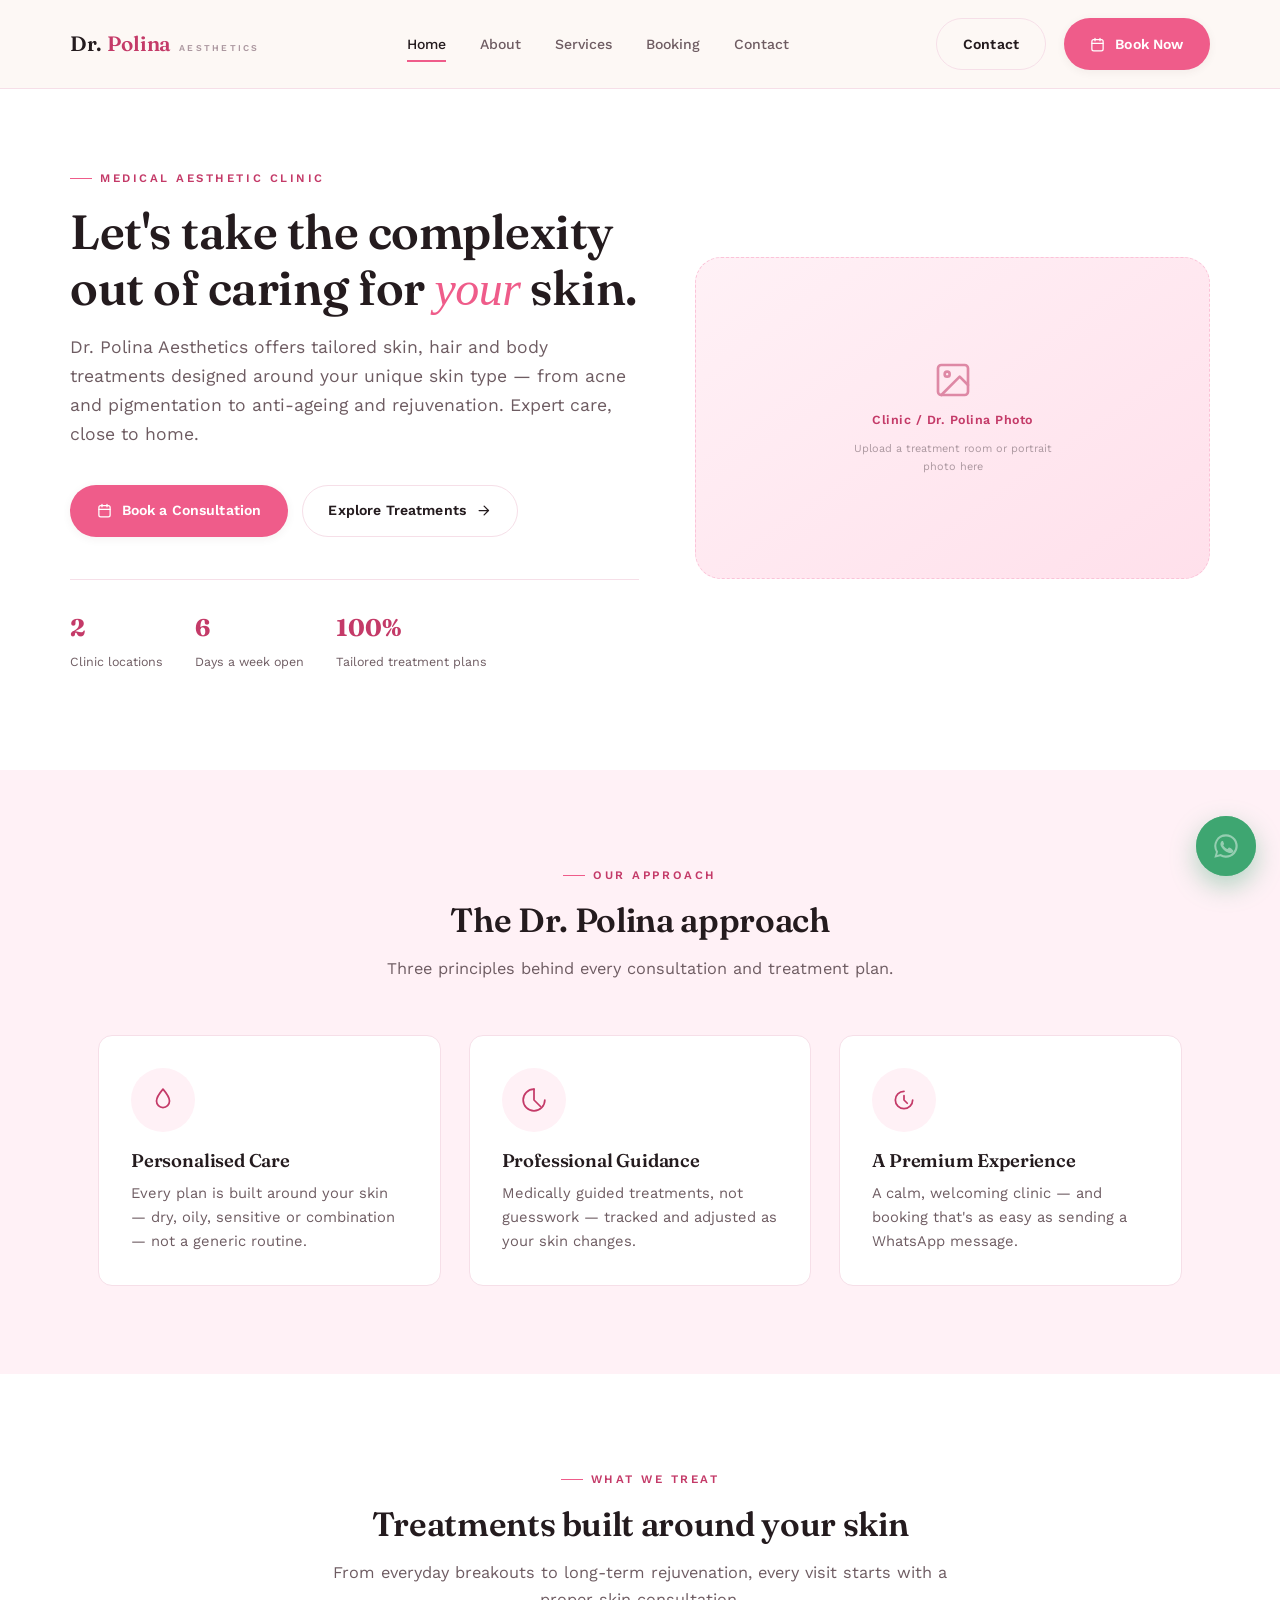
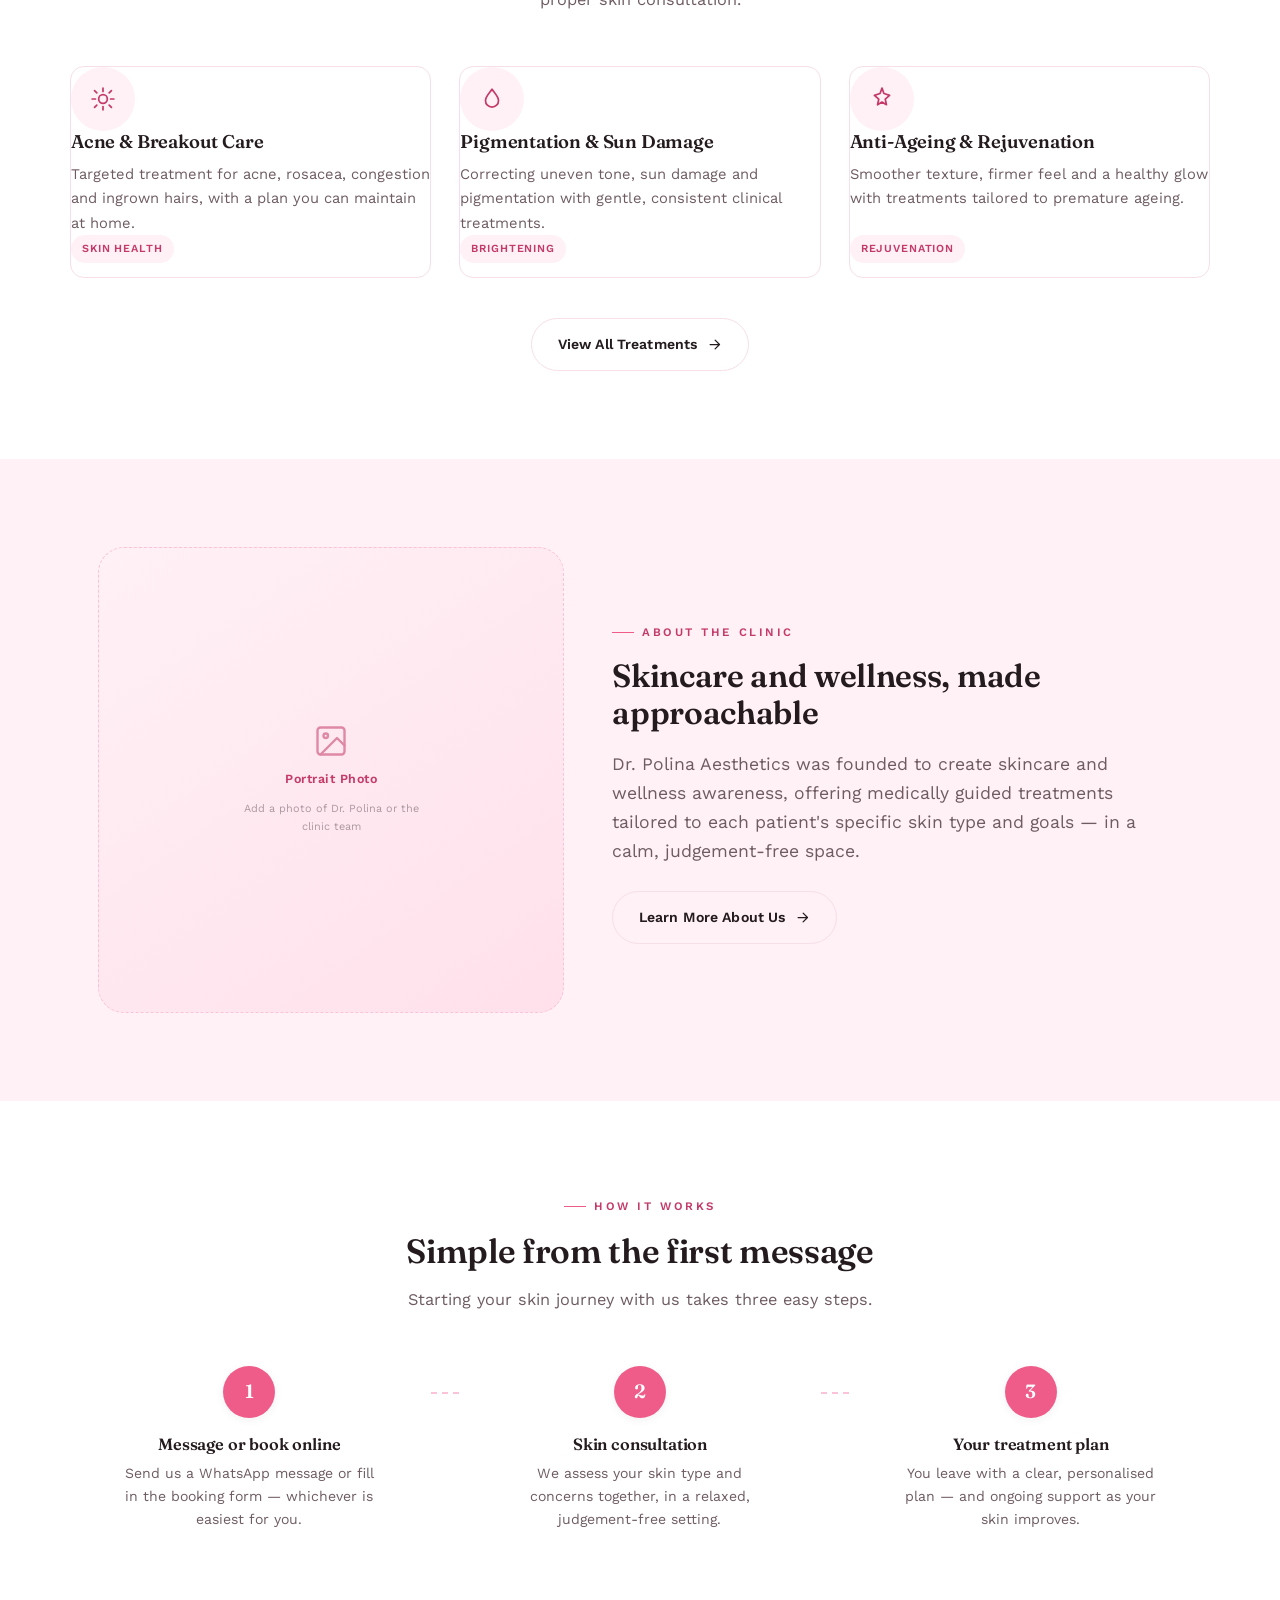
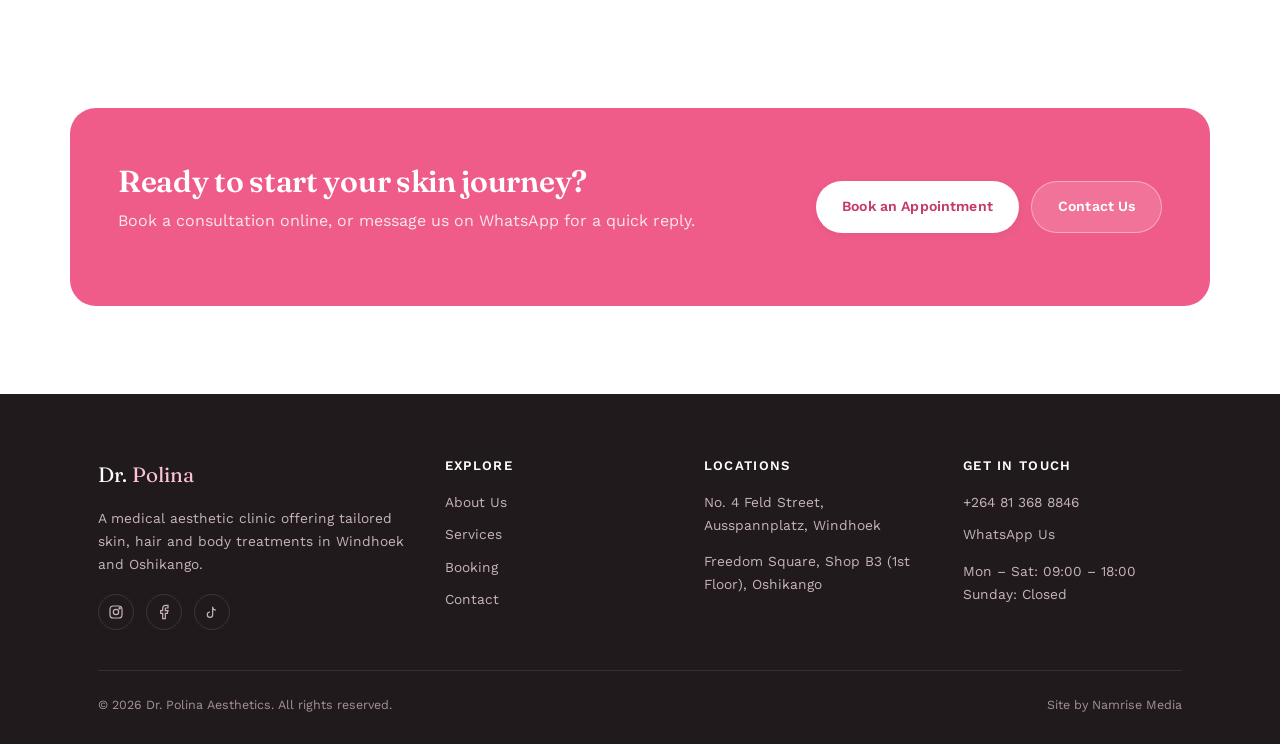
==== commit 1b22baa2: "Restyle to white base with pink accents, inspired by Vivaria Medspa layout patterns" ====
--- a/index.html
+++ b/index.html
@@ -40,7 +40,7 @@
 <section class="hero container">
   <div data-reveal>
     <div class="eyebrow">Medical Aesthetic Clinic</div>
-    <h1>Let's take the complexity out of caring for your skin.</h1>
+    <h1>Let's take the complexity out of caring for <em>your</em> skin.</h1>
     <p class="lede">Dr. Polina Aesthetics offers tailored skin, hair and body treatments designed around your unique skin type — from acne and pigmentation to anti-ageing and rejuvenation. Expert care, close to home.</p>
     <div class="actions">
       <a href="booking.html" class="btn btn-primary">
@@ -67,36 +67,35 @@
   </div>
 </section>
 
-<!-- ===== Intro strip ===== -->
-<section class="section-tight bg-blush">
+<!-- ===== The Dr. Polina Approach ===== -->
+<section class="section bg-blush">
   <div class="container">
+    <div class="section-head" data-reveal>
+      <div class="eyebrow" style="justify-content:center;">Our Approach</div>
+      <h2>The Dr. Polina approach</h2>
+      <p>Three principles behind every consultation and treatment plan.</p>
+    </div>
     <div class="grid grid-3">
-      <div class="feature-row" data-reveal style="border-bottom:none;">
-        <div class="icon-badge">
-          <svg width="22" height="22" viewBox="0 0 24 24" fill="none" stroke="currentColor" stroke-width="1.8" stroke-linecap="round" stroke-linejoin="round"><path d="M12 2s6 7 6 11a6 6 0 0 1-12 0c0-4 6-11 6-11z"/></svg>
-        </div>
-        <div>
-          <h4>Skin-type specific</h4>
-          <p>Every plan is built around your skin — dry, oily, sensitive or combination.</p>
-        </div>
-      </div>
-      <div class="feature-row" data-reveal data-reveal-delay="1" style="border-bottom:none;">
-        <div class="icon-badge">
-          <svg width="22" height="22" viewBox="0 0 24 24" fill="none" stroke="currentColor" stroke-width="1.8" stroke-linecap="round" stroke-linejoin="round"><path d="M12 2a10 10 0 1 0 10 10"/><path d="M12 2v10l6 6"/></svg>
-        </div>
-        <div>
-          <h4>Evidence-based care</h4>
-          <p>Medically guided treatments, not guesswork — tracked and adjusted over time.</p>
-        </div>
-      </div>
-      <div class="feature-row" data-reveal data-reveal-delay="2" style="border-bottom:none;">
-        <div class="icon-badge">
-          <svg width="22" height="22" viewBox="0 0 24 24" fill="none" stroke="currentColor" stroke-width="1.8" stroke-linecap="round" stroke-linejoin="round"><path d="M20 12a8 8 0 1 1-8-8"/><path d="M12 8v4l3 3"/></svg>
-        </div>
-        <div>
-          <h4>Easy to book</h4>
-          <p>Reserve your appointment online or message us directly on WhatsApp.</p>
-        </div>
+      <div class="card" data-reveal>
+        <div class="icon-badge lg">
+          <svg width="26" height="26" viewBox="0 0 24 24" fill="none" stroke="currentColor" stroke-width="1.6" stroke-linecap="round" stroke-linejoin="round"><path d="M12 2s6 7 6 11a6 6 0 0 1-12 0c0-4 6-11 6-11z"/></svg>
+        </div>
+        <h3>Personalised Care</h3>
+        <p>Every plan is built around your skin — dry, oily, sensitive or combination — not a generic routine.</p>
+      </div>
+      <div class="card" data-reveal data-reveal-delay="1">
+        <div class="icon-badge lg">
+          <svg width="26" height="26" viewBox="0 0 24 24" fill="none" stroke="currentColor" stroke-width="1.6" stroke-linecap="round" stroke-linejoin="round"><path d="M12 2a10 10 0 1 0 10 10"/><path d="M12 2v10l6 6"/></svg>
+        </div>
+        <h3>Professional Guidance</h3>
+        <p>Medically guided treatments, not guesswork — tracked and adjusted as your skin changes.</p>
+      </div>
+      <div class="card" data-reveal data-reveal-delay="2">
+        <div class="icon-badge lg">
+          <svg width="26" height="26" viewBox="0 0 24 24" fill="none" stroke="currentColor" stroke-width="1.6" stroke-linecap="round" stroke-linejoin="round"><path d="M20 12a8 8 0 1 1-8-8"/><path d="M12 8v4l3 3"/></svg>
+        </div>
+        <h3>A Premium Experience</h3>
+        <p>A calm, welcoming clinic — and booking that's as easy as sending a WhatsApp message.</p>
       </div>
     </div>
   </div>
@@ -161,6 +160,34 @@
         Learn More About Us
         <svg width="15" height="15" viewBox="0 0 24 24" fill="none" stroke="currentColor" stroke-width="2" stroke-linecap="round" stroke-linejoin="round"><path d="M5 12h14M13 5l7 7-7 7"/></svg>
       </a>
+    </div>
+  </div>
+</section>
+
+<!-- ===== Simple steps ===== -->
+<section class="section container">
+  <div class="section-head" data-reveal>
+    <div class="eyebrow" style="justify-content:center;">How It Works</div>
+    <h2>Simple from the first message</h2>
+    <p>Starting your skin journey with us takes three easy steps.</p>
+  </div>
+  <div class="steps-row">
+    <div class="step" data-reveal>
+      <div class="step-num">1</div>
+      <h4>Message or book online</h4>
+      <p>Send us a WhatsApp message or fill in the booking form — whichever is easiest for you.</p>
+      <span class="step-connector"></span>
+    </div>
+    <div class="step" data-reveal data-reveal-delay="1">
+      <div class="step-num">2</div>
+      <h4>Skin consultation</h4>
+      <p>We assess your skin type and concerns together, in a relaxed, judgement-free setting.</p>
+      <span class="step-connector"></span>
+    </div>
+    <div class="step" data-reveal data-reveal-delay="2">
+      <div class="step-num">3</div>
+      <h4>Your treatment plan</h4>
+      <p>You leave with a clear, personalised plan — and ongoing support as your skin improves.</p>
     </div>
   </div>
 </section>
--- a/css/style.css
+++ b/css/style.css
@@ -4,18 +4,18 @@
    ============================================================ */
 
 :root {
-  --bg:        #fdf8f5;
-  --bg-blush:  #f7e9e4;
-  --bg-blush-2:#f2ddd6;
+  --bg:        #ffffff;
+  --bg-blush:  #fff1f6;
+  --bg-blush-2:#ffe0eb;
   --surface:   #ffffff;
-  --text:      #322822;
-  --text-soft: #6f6059;
-  --text-faint:#a5968d;
-  --accent:    #c17b6e;
-  --accent-dark:#a35a4d;
-  --accent-soft:#e9c3ba;
-  --line:      #e9dcd4;
-  --line-soft: #f1e7e1;
+  --text:      #241b1e;
+  --text-soft: #6e5c62;
+  --text-faint:#ac98a0;
+  --accent:    #ef5c8a;
+  --accent-dark:#c43a68;
+  --accent-soft:#fbc3d8;
+  --line:      #f6dfe8;
+  --line-soft: #fcedf3;
   --whatsapp:  #3fa772;
 
   --font-head: 'Fraunces', Georgia, 'Times New Roman', serif;
@@ -240,6 +240,11 @@
   align-items: center;
 }
 .hero h1 { font-size: 3rem; margin-bottom: 1.1rem; }
+.hero h1 em, .page-hero h1 em, h2 em {
+  font-style: italic;
+  font-weight: 500;
+  color: var(--accent);
+}
 .hero .actions { display: flex; gap: 14px; margin-top: 2.2rem; flex-wrap: wrap; }
 .hero-stats {
   display: flex;
@@ -357,12 +362,12 @@
 .cta-banner h2 { color: #fff; font-size: 1.9rem; max-width: 480px; }
 .cta-banner p { color: rgba(255,255,255,0.85); margin-top: 0.6rem; }
 .cta-banner .btn-primary { background: #fff; color: var(--accent-dark); }
-.cta-banner .btn-primary:hover { background: #fff4f1; }
+.cta-banner .btn-primary:hover { background: #fff0f5; }
 
 /* ── Footer ──────────────────────────────────────────────── */
 .site-footer {
-  background: #2c2420;
-  color: #e6dcd5;
+  background: #211a1d;
+  color: #e9dce1;
   padding: 64px 0 28px;
 }
 .footer-grid {
@@ -383,7 +388,7 @@
 .footer-grid p, .footer-grid a {
   display: block;
   font-size: 0.86rem;
-  color: #c4b7ae;
+  color: #c7b4bc;
   margin-bottom: 0.6rem;
   transition: color 0.2s ease;
 }
@@ -394,18 +399,18 @@
 .footer-social a {
   width: 36px; height: 36px;
   border-radius: 50%;
-  border: 1px solid #4a3f38;
+  border: 1px solid #40343a;
   display: flex; align-items: center; justify-content: center;
   margin: 0;
 }
 .footer-social a:hover { border-color: var(--accent-soft); background: rgba(255,255,255,0.05); }
 .footer-bottom {
-  border-top: 1px solid #45392f;
+  border-top: 1px solid #3a2e33;
   padding-top: 24px;
   display: flex;
   justify-content: space-between;
   font-size: 0.78rem;
-  color: #a08f84;
+  color: #a4909a;
   flex-wrap: wrap;
   gap: 10px;
 }
@@ -454,8 +459,66 @@
 }
 
 /* ── Service card with icon ──────────────────────────────── */
-.service-card { position: relative; }
-.service-card .tag { margin-bottom: 0; margin-top: 1rem; }
+.service-card { position: relative; padding: 0; overflow: hidden; display: flex; flex-direction: column; }
+.service-card .service-photo {
+  aspect-ratio: 16/10;
+  margin: 0;
+  border: none;
+  border-radius: 0;
+}
+.service-card .service-body { padding: 28px 28px 30px; flex: 1; display: flex; flex-direction: column; }
+.service-card .tag { margin-bottom: 0.9rem; margin-top: 0; align-self: flex-start; }
+.service-card h3 { margin-top: 0; }
+.service-card p { flex: 1; }
+.service-card .service-actions {
+  display: flex;
+  gap: 10px;
+  margin-top: 1.4rem;
+  padding-top: 1.2rem;
+  border-top: 1px solid var(--line);
+  flex-wrap: wrap;
+}
+.service-card .service-actions .btn { font-size: 0.78rem; padding: 0.65rem 1.1rem; }
+
+/* ── Steps / process flow ────────────────────────────────── */
+.steps-row {
+  display: grid;
+  grid-template-columns: repeat(3, 1fr);
+  gap: 32px;
+  position: relative;
+}
+@media (max-width: 860px) { .steps-row { grid-template-columns: 1fr; gap: 40px; } }
+.step {
+  text-align: center;
+  position: relative;
+}
+.step-num {
+  width: 52px; height: 52px;
+  border-radius: 50%;
+  background: var(--accent);
+  color: #fff;
+  font-family: var(--font-head);
+  font-size: 1.2rem;
+  font-weight: 600;
+  display: flex;
+  align-items: center;
+  justify-content: center;
+  margin: 0 auto 1.1rem;
+  box-shadow: var(--shadow-sm);
+}
+.step h4 { font-size: 1.02rem; margin-bottom: 0.5rem; }
+.step p { color: var(--text-soft); font-size: 0.88rem; max-width: 260px; margin: 0 auto; }
+.step-connector {
+  position: absolute;
+  top: 26px;
+  left: calc(100% + 2px);
+  width: calc(32px - 4px);
+  border-top: 2px dashed var(--accent-soft);
+  display: none;
+}
+@media (min-width: 861px) {
+  .step-connector { display: block; }
+}
 
 /* ── Booking form ─────────────────────────────────────────── */
 .booking-wrap {
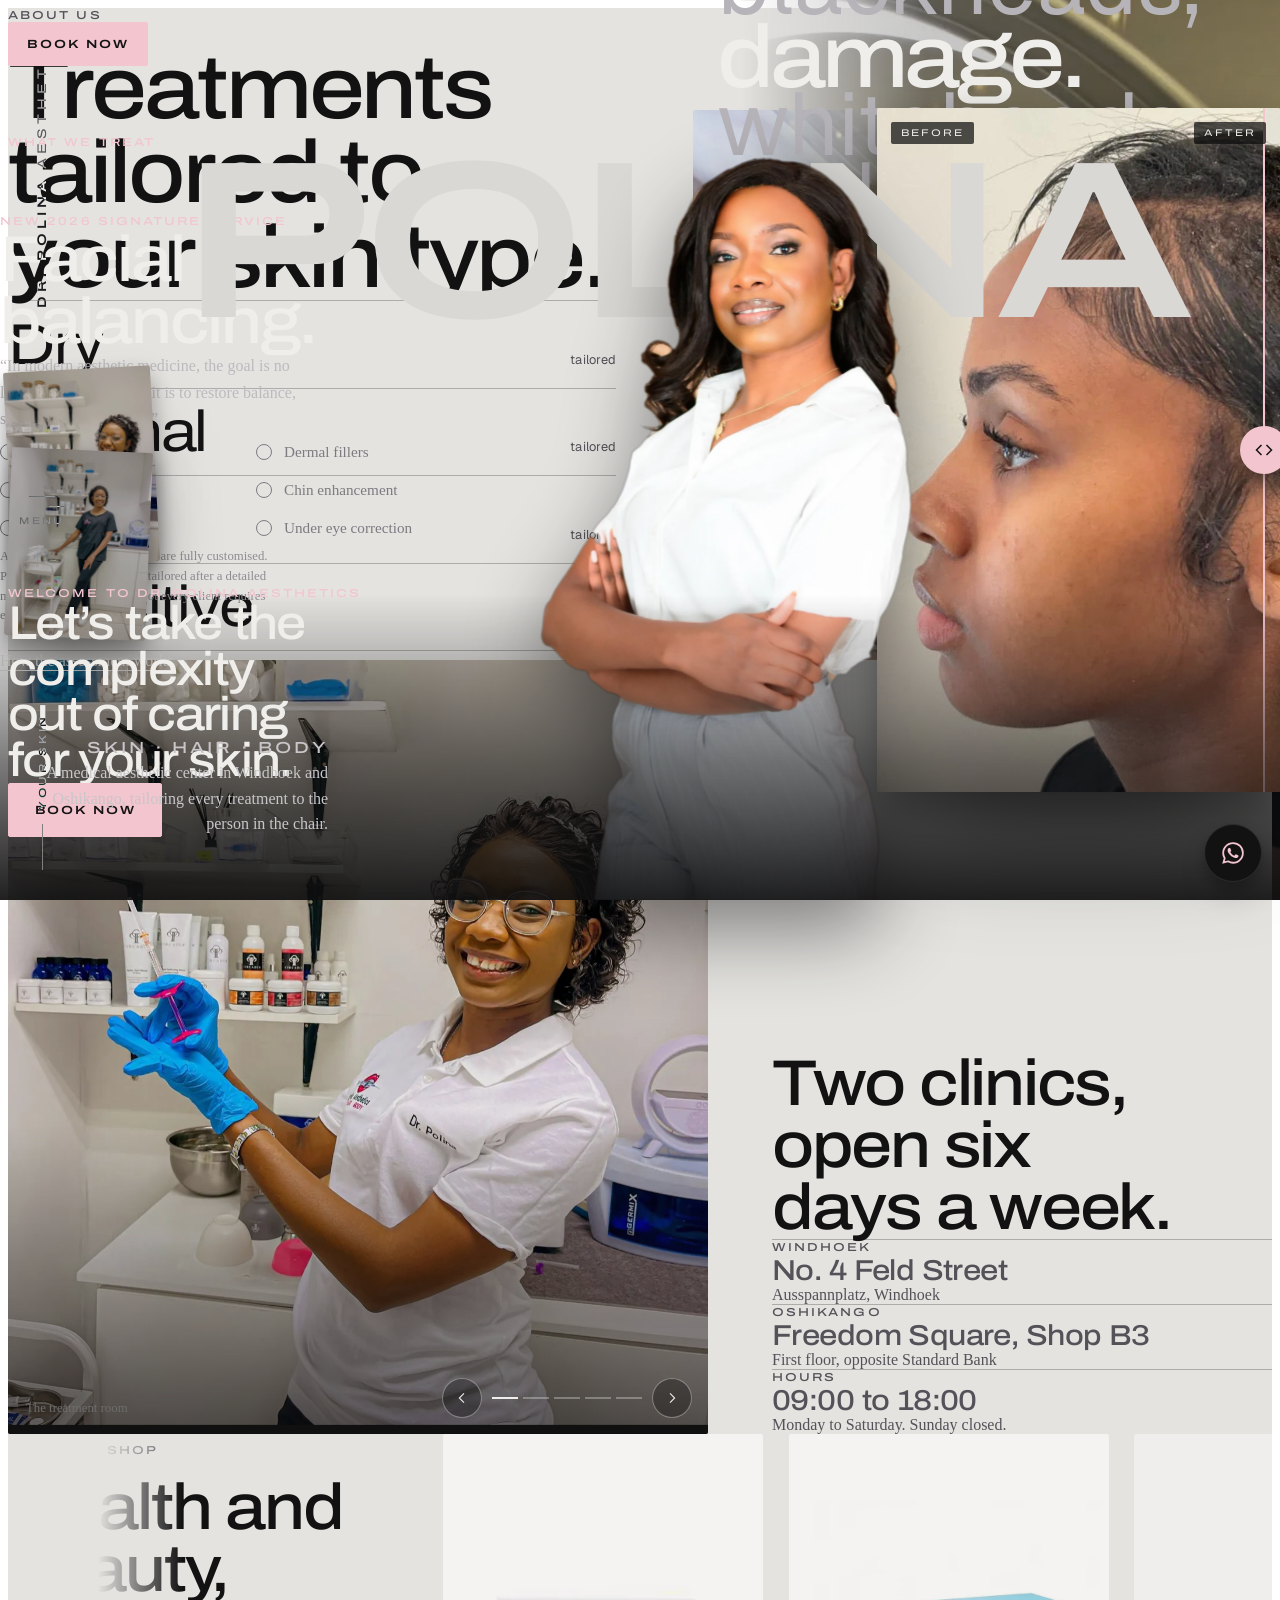
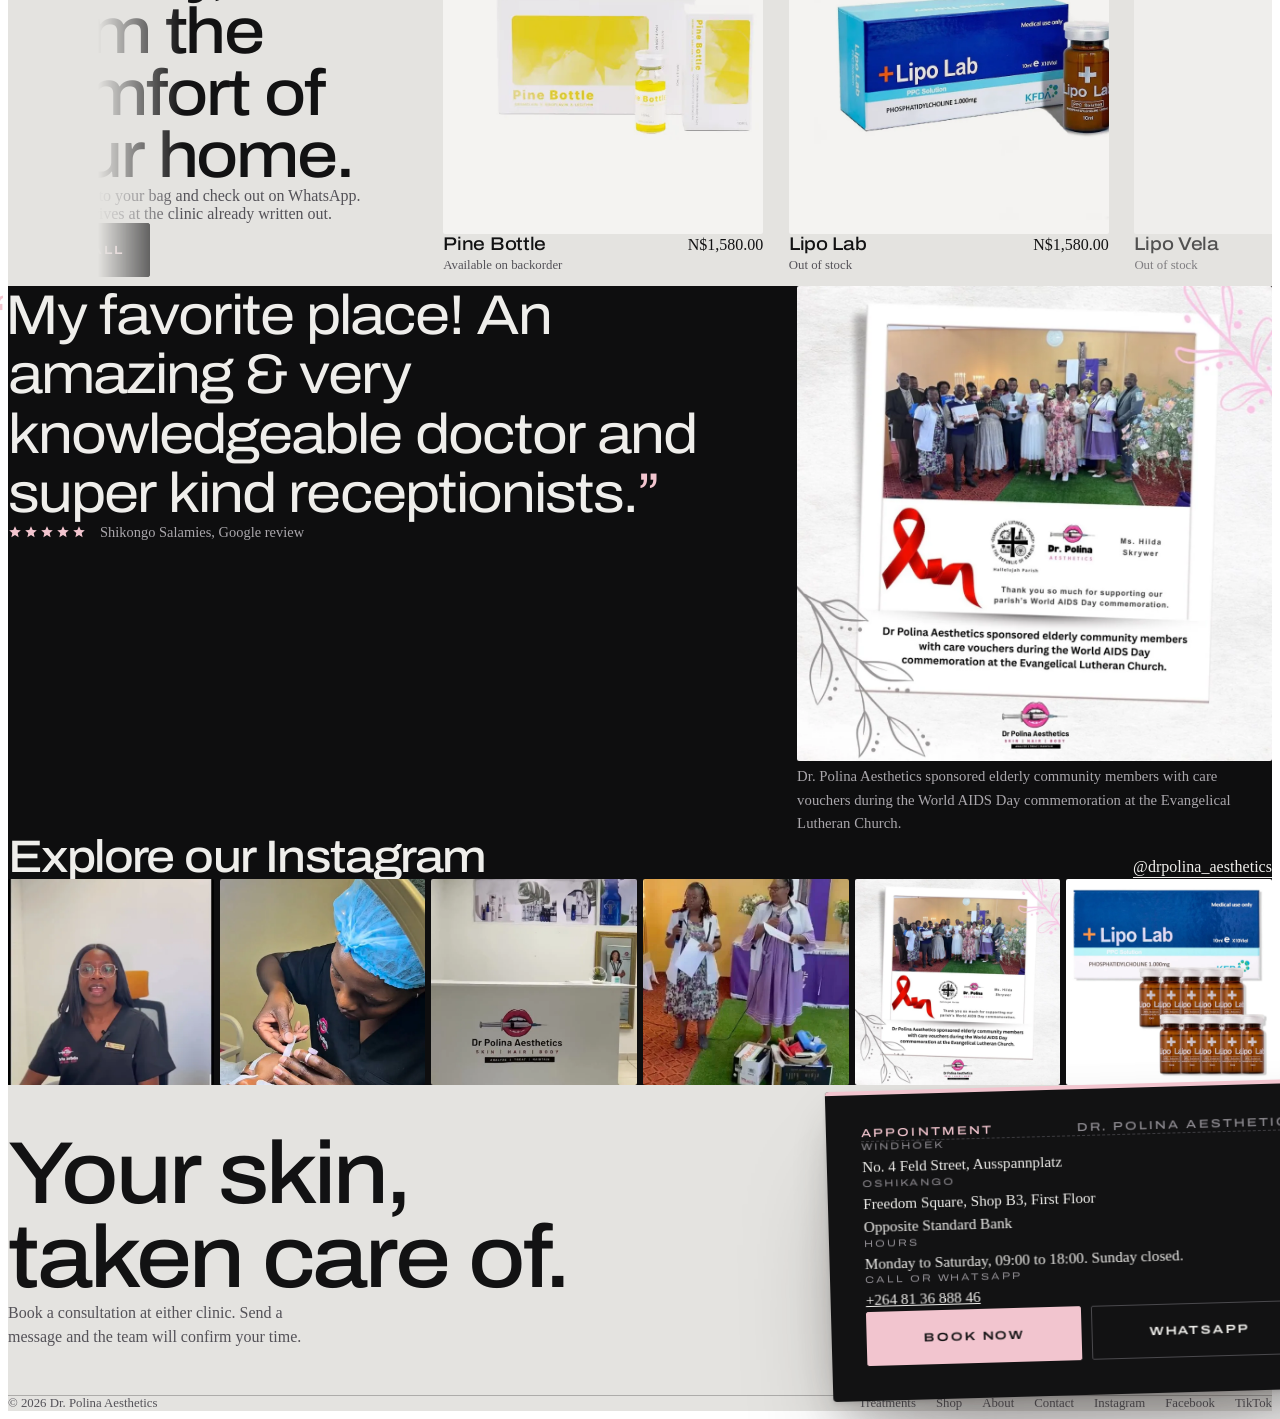
==== commit 6ec93f39: "Redesign: scroll-driven site on black, grey and blush, with WhatsApp shop Rebuilt every page on the " ====
--- a/index.html
+++ b/index.html
@@ -2,285 +2,239 @@
 <html lang="en">
 <head>
 <meta charset="UTF-8">
-<meta name="viewport" content="width=device-width, initial-scale=1.0">
-<title>Dr. Polina Aesthetics — Medical Skincare Clinic, Windhoek &amp; Oshikango</title>
-<meta name="description" content="Dr. Polina Aesthetics is a medical aesthetic clinic in Windhoek and Oshikango offering tailored skin, hair and body treatments. Book your consultation today.">
+<meta name="viewport" content="width=device-width, initial-scale=1, viewport-fit=cover">
+<title>Dr. Polina Aesthetics | Skin, hair and body clinic in Windhoek and Oshikango</title>
+<meta name="description" content="Dr. Polina Aesthetics is a medical aesthetic center in Windhoek and Oshikango that tailors skin, hair and body treatments to each client. Let's take the complexity out of caring for your skin.">
+<meta name="theme-color" content="#0e0e0f">
+<link rel="icon" href="data:image/svg+xml,<svg xmlns='http://www.w3.org/2000/svg' viewBox='0 0 32 32'><rect width='32' height='32' rx='3' fill='%230e0e0f'/><text x='16' y='23' text-anchor='middle' font-family='Arial' font-weight='700' font-size='19' fill='%23f2c5cf'>P</text></svg>">
 <link rel="preconnect" href="https://fonts.googleapis.com">
 <link rel="preconnect" href="https://fonts.gstatic.com" crossorigin>
-<link href="https://fonts.googleapis.com/css2?family=Fraunces:opsz,wght@9..144,500;9..144,600;9..144,700&family=Work+Sans:wght@400;500;600;700&display=swap" rel="stylesheet">
-<link rel="stylesheet" href="css/style.css">
+<link href="https://fonts.googleapis.com/css2?family=Archivo:ital,wdth,wght@0,62..125,100..900;1,62..125,100..900&family=Geist:wght@300..600&display=swap" rel="stylesheet">
+<link rel="preload" as="image" href="images/portrait-cut.webp">
+<link rel="stylesheet" href="css/scrollcraft.css">
+<link rel="stylesheet" href="css/site.css">
 </head>
-<body>
-
-<!-- ===== Header ===== -->
-<header class="site-header">
-  <div class="container nav-row">
-    <a href="index.html" class="logo">Dr. <span class="accentword">Polina</span><small>Aesthetics</small></a>
-    <nav class="nav-links">
-      <a href="index.html" class="active">Home</a>
-      <a href="about.html">About</a>
-      <a href="services.html">Services</a>
-      <a href="booking.html">Booking</a>
-      <a href="contact.html">Contact</a>
-    </nav>
-    <div class="nav-cta">
-      <a href="contact.html" class="btn btn-outline">Contact</a>
-      <a href="booking.html" class="btn btn-primary">
-        <svg width="15" height="15" viewBox="0 0 24 24" fill="none" stroke="currentColor" stroke-width="2" stroke-linecap="round" stroke-linejoin="round"><rect x="3" y="4" width="18" height="18" rx="3"/><path d="M16 2v4M8 2v4M3 10h18"/></svg>
-        Book Now
-      </a>
-      <button class="nav-toggle" aria-label="Open menu" aria-expanded="false">
-        <span></span><span></span><span></span>
-      </button>
-    </div>
-  </div>
+<body data-page="home">
+<a class="skip" href="#main">Skip to content</a>
+<div class="sc-grain" aria-hidden="true"></div>
+
+<header class="rail">
+  <a class="rail__mark" href="index.html" aria-label="Dr. Polina Aesthetics, home">Dr. Polina <span>Aesthetics</span></a>
+  <button class="menu-btn" type="button" data-menu-open aria-controls="menu" aria-expanded="false"><i></i><i></i><span>Menu</span></button>
+  <p class="rail__folio" aria-hidden="true"><b data-folio-out>Welcome</b></p>
 </header>
-
-<!-- ===== Hero ===== -->
-<section class="hero container">
-  <div data-reveal>
-    <div class="eyebrow">Medical Aesthetic Clinic</div>
-    <h1>Let's take the complexity out of caring for <em>your</em> skin.</h1>
-    <p class="lede">Dr. Polina Aesthetics offers tailored skin, hair and body treatments designed around your unique skin type — from acne and pigmentation to anti-ageing and rejuvenation. Expert care, close to home.</p>
-    <div class="actions">
-      <a href="booking.html" class="btn btn-primary">
-        <svg width="15" height="15" viewBox="0 0 24 24" fill="none" stroke="currentColor" stroke-width="2" stroke-linecap="round" stroke-linejoin="round"><rect x="3" y="4" width="18" height="18" rx="3"/><path d="M16 2v4M8 2v4M3 10h18"/></svg>
-        Book a Consultation
-      </a>
-      <a href="services.html" class="btn btn-outline">
-        Explore Treatments
-        <svg width="15" height="15" viewBox="0 0 24 24" fill="none" stroke="currentColor" stroke-width="2" stroke-linecap="round" stroke-linejoin="round"><path d="M5 12h14M13 5l7 7-7 7"/></svg>
-      </a>
-    </div>
-    <div class="hero-stats">
-      <div><strong>2</strong><span>Clinic locations</span></div>
-      <div><strong>6</strong><span>Days a week open</span></div>
-      <div><strong>100%</strong><span>Tailored treatment plans</span></div>
-    </div>
-  </div>
-  <div data-reveal data-reveal-delay="1">
-    <div class="img-placeholder wide">
-      <svg width="40" height="40" viewBox="0 0 24 24" fill="none" stroke="currentColor" stroke-width="1.6" stroke-linecap="round" stroke-linejoin="round"><rect x="3" y="3" width="18" height="18" rx="2"/><circle cx="8.5" cy="8.5" r="1.5"/><path d="M21 15l-5-5L5 21"/></svg>
-      <span class="ph-label">Clinic / Dr. Polina Photo</span>
-      <span class="ph-sub">Upload a treatment room or portrait photo here</span>
-    </div>
-  </div>
-</section>
-
-<!-- ===== The Dr. Polina Approach ===== -->
-<section class="section bg-blush">
-  <div class="container">
-    <div class="section-head" data-reveal>
-      <div class="eyebrow" style="justify-content:center;">Our Approach</div>
-      <h2>The Dr. Polina approach</h2>
-      <p>Three principles behind every consultation and treatment plan.</p>
-    </div>
-    <div class="grid grid-3">
-      <div class="card" data-reveal>
-        <div class="icon-badge lg">
-          <svg width="26" height="26" viewBox="0 0 24 24" fill="none" stroke="currentColor" stroke-width="1.6" stroke-linecap="round" stroke-linejoin="round"><path d="M12 2s6 7 6 11a6 6 0 0 1-12 0c0-4 6-11 6-11z"/></svg>
-        </div>
-        <h3>Personalised Care</h3>
-        <p>Every plan is built around your skin — dry, oily, sensitive or combination — not a generic routine.</p>
-      </div>
-      <div class="card" data-reveal data-reveal-delay="1">
-        <div class="icon-badge lg">
-          <svg width="26" height="26" viewBox="0 0 24 24" fill="none" stroke="currentColor" stroke-width="1.6" stroke-linecap="round" stroke-linejoin="round"><path d="M12 2a10 10 0 1 0 10 10"/><path d="M12 2v10l6 6"/></svg>
-        </div>
-        <h3>Professional Guidance</h3>
-        <p>Medically guided treatments, not guesswork — tracked and adjusted as your skin changes.</p>
-      </div>
-      <div class="card" data-reveal data-reveal-delay="2">
-        <div class="icon-badge lg">
-          <svg width="26" height="26" viewBox="0 0 24 24" fill="none" stroke="currentColor" stroke-width="1.6" stroke-linecap="round" stroke-linejoin="round"><path d="M20 12a8 8 0 1 1-8-8"/><path d="M12 8v4l3 3"/></svg>
-        </div>
-        <h3>A Premium Experience</h3>
-        <p>A calm, welcoming clinic — and booking that's as easy as sending a WhatsApp message.</p>
-      </div>
-    </div>
-  </div>
-</section>
-
-<!-- ===== Services preview ===== -->
-<section class="section container">
-  <div class="section-head" data-reveal>
-    <div class="eyebrow" style="justify-content:center;">What We Treat</div>
-    <h2>Treatments built around your skin</h2>
-    <p>From everyday breakouts to long-term rejuvenation, every visit starts with a proper skin consultation.</p>
-  </div>
-  <div class="grid grid-3">
-    <div class="card service-card" data-reveal>
-      <div class="icon-badge lg">
-        <svg width="26" height="26" viewBox="0 0 24 24" fill="none" stroke="currentColor" stroke-width="1.6" stroke-linecap="round" stroke-linejoin="round"><circle cx="12" cy="12" r="4"/><path d="M12 2v3M12 19v3M4.2 4.2l2.1 2.1M17.7 17.7l2.1 2.1M2 12h3M19 12h3M4.2 19.8l2.1-2.1M17.7 6.3l2.1-2.1"/></svg>
-      </div>
-      <h3>Acne &amp; Breakout Care</h3>
-      <p>Targeted treatment for acne, rosacea, congestion and ingrown hairs, with a plan you can maintain at home.</p>
-      <span class="tag">Skin Health</span>
-    </div>
-    <div class="card service-card" data-reveal data-reveal-delay="1">
-      <div class="icon-badge lg">
-        <svg width="26" height="26" viewBox="0 0 24 24" fill="none" stroke="currentColor" stroke-width="1.6" stroke-linecap="round" stroke-linejoin="round"><path d="M12 3c2 3 6 6.5 6 10.5A6 6 0 0 1 6 13.5C6 9.5 10 6 12 3z"/></svg>
-      </div>
-      <h3>Pigmentation &amp; Sun Damage</h3>
-      <p>Correcting uneven tone, sun damage and pigmentation with gentle, consistent clinical treatments.</p>
-      <span class="tag">Brightening</span>
-    </div>
-    <div class="card service-card" data-reveal data-reveal-delay="2">
-      <div class="icon-badge lg">
-        <svg width="26" height="26" viewBox="0 0 24 24" fill="none" stroke="currentColor" stroke-width="1.6" stroke-linecap="round" stroke-linejoin="round"><path d="M12 2l1.8 4.9L19 8.6l-4 3.6 1.1 5.1L12 14.8 7.9 17.3 9 12.2 5 8.6l5.2-1.7L12 2z"/></svg>
-      </div>
-      <h3>Anti-Ageing &amp; Rejuvenation</h3>
-      <p>Smoother texture, firmer feel and a healthy glow with treatments tailored to premature ageing.</p>
-      <span class="tag">Rejuvenation</span>
-    </div>
-  </div>
-  <div style="text-align:center; margin-top:40px;" data-reveal>
-    <a href="services.html" class="btn btn-outline">
-      View All Treatments
-      <svg width="15" height="15" viewBox="0 0 24 24" fill="none" stroke="currentColor" stroke-width="2" stroke-linecap="round" stroke-linejoin="round"><path d="M5 12h14M13 5l7 7-7 7"/></svg>
-    </a>
-  </div>
-</section>
-
-<!-- ===== About teaser ===== -->
-<section class="section bg-blush">
-  <div class="container" style="display:grid; grid-template-columns:0.9fr 1.1fr; gap:48px; align-items:center;">
-    <div data-reveal>
-      <div class="img-placeholder square">
-        <svg width="36" height="36" viewBox="0 0 24 24" fill="none" stroke="currentColor" stroke-width="1.6" stroke-linecap="round" stroke-linejoin="round"><rect x="3" y="3" width="18" height="18" rx="2"/><circle cx="8.5" cy="8.5" r="1.5"/><path d="M21 15l-5-5L5 21"/></svg>
-        <span class="ph-label">Portrait Photo</span>
-        <span class="ph-sub">Add a photo of Dr. Polina or the clinic team</span>
-      </div>
-    </div>
-    <div data-reveal data-reveal-delay="1">
-      <div class="eyebrow">About the Clinic</div>
-      <h2 style="font-size:2rem; margin-bottom:1rem;">Skincare and wellness, made approachable</h2>
-      <p class="lede" style="margin-bottom:1.6rem;">Dr. Polina Aesthetics was founded to create skincare and wellness awareness, offering medically guided treatments tailored to each patient's specific skin type and goals — in a calm, judgement-free space.</p>
-      <a href="about.html" class="btn btn-outline">
-        Learn More About Us
-        <svg width="15" height="15" viewBox="0 0 24 24" fill="none" stroke="currentColor" stroke-width="2" stroke-linecap="round" stroke-linejoin="round"><path d="M5 12h14M13 5l7 7-7 7"/></svg>
-      </a>
-    </div>
-  </div>
-</section>
-
-<!-- ===== Simple steps ===== -->
-<section class="section container">
-  <div class="section-head" data-reveal>
-    <div class="eyebrow" style="justify-content:center;">How It Works</div>
-    <h2>Simple from the first message</h2>
-    <p>Starting your skin journey with us takes three easy steps.</p>
-  </div>
-  <div class="steps-row">
-    <div class="step" data-reveal>
-      <div class="step-num">1</div>
-      <h4>Message or book online</h4>
-      <p>Send us a WhatsApp message or fill in the booking form — whichever is easiest for you.</p>
-      <span class="step-connector"></span>
-    </div>
-    <div class="step" data-reveal data-reveal-delay="1">
-      <div class="step-num">2</div>
-      <h4>Skin consultation</h4>
-      <p>We assess your skin type and concerns together, in a relaxed, judgement-free setting.</p>
-      <span class="step-connector"></span>
-    </div>
-    <div class="step" data-reveal data-reveal-delay="2">
-      <div class="step-num">3</div>
-      <h4>Your treatment plan</h4>
-      <p>You leave with a clear, personalised plan — and ongoing support as your skin improves.</p>
-    </div>
-  </div>
-</section>
-
-<!-- ===== CTA ===== -->
-<section class="section container">
-  <div class="cta-banner" data-reveal>
-    <div>
-      <h2>Ready to start your skin journey?</h2>
-      <p>Book a consultation online, or message us on WhatsApp for a quick reply.</p>
-    </div>
-    <div style="display:flex; gap:12px; flex-wrap:wrap;">
-      <a href="booking.html" class="btn btn-primary">Book an Appointment</a>
-      <a href="contact.html" class="btn" style="background:rgba(255,255,255,0.14); color:#fff; border:1px solid rgba(255,255,255,0.4);">Contact Us</a>
-    </div>
-  </div>
-</section>
-
-<!-- ===== Footer ===== -->
-<footer class="site-footer">
-  <div class="container">
-    <div class="footer-grid">
-      <div>
-        <div class="footer-logo">Dr. <span class="accentword">Polina</span></div>
-        <p>A medical aesthetic clinic offering tailored skin, hair and body treatments in Windhoek and Oshikango.</p>
-        <div class="footer-social">
-          <a href="https://www.instagram.com/drpolina_aesthetics/" target="_blank" rel="noopener" aria-label="Instagram">
-            <svg width="16" height="16" viewBox="0 0 24 24" fill="none" stroke="currentColor" stroke-width="1.8"><rect x="3" y="3" width="18" height="18" rx="5"/><circle cx="12" cy="12" r="4"/><circle cx="17.5" cy="6.5" r="1"/></svg>
-          </a>
-          <a href="#" target="_blank" rel="noopener" aria-label="Facebook">
-            <svg width="16" height="16" viewBox="0 0 24 24" fill="none" stroke="currentColor" stroke-width="1.8"><path d="M18 2h-3a5 5 0 0 0-5 5v3H7v4h3v8h4v-8h3l1-4h-4V7a1 1 0 0 1 1-1h3z"/></svg>
-          </a>
-          <a href="#" target="_blank" rel="noopener" aria-label="TikTok">
-            <svg width="16" height="16" viewBox="0 0 24 24" fill="none" stroke="currentColor" stroke-width="1.8"><path d="M9 12a4 4 0 1 0 4 4V4a5 5 0 0 0 5 5"/></svg>
-          </a>
-        </div>
-      </div>
-      <div>
-        <h4>Explore</h4>
-        <a href="about.html">About Us</a>
-        <a href="services.html">Services</a>
-        <a href="booking.html">Booking</a>
-        <a href="contact.html">Contact</a>
-      </div>
-      <div>
-        <h4>Locations</h4>
-        <p>No. 4 Feld Street, Ausspannplatz, Windhoek</p>
-        <p>Freedom Square, Shop B3 (1st Floor), Oshikango</p>
-      </div>
-      <div>
-        <h4>Get in Touch</h4>
-        <a href="tel:+26481368846">+264 81 368 8846</a>
-        <a href="https://wa.me/264813688846" target="_blank" rel="noopener">WhatsApp Us</a>
-        <p>Mon – Sat: 09:00 – 18:00<br>Sunday: Closed</p>
-      </div>
-    </div>
-    <div class="footer-bottom">
-      <span>&copy; <span data-year>2026</span> Dr. Polina Aesthetics. All rights reserved.</span>
-      <span>Site by Namrise Media</span>
-    </div>
-  </div>
-</footer>
-
-<!-- ===== WhatsApp widget ===== -->
-<button class="wa-launcher" aria-label="Chat on WhatsApp" aria-expanded="false">
-  <span class="wa-ping"></span>
-  <svg width="28" height="28" viewBox="0 0 24 24" fill="#fff"><path d="M12 2a10 10 0 0 0-8.6 15.1L2 22l5.1-1.3A10 10 0 1 0 12 2zm0 18.2a8.2 8.2 0 0 1-4.2-1.1l-.3-.2-3.1.8.8-3-.2-.3A8.2 8.2 0 1 1 12 20.2zm4.5-6.1c-.2-.1-1.4-.7-1.7-.8-.2-.1-.4-.1-.5.1-.2.2-.6.8-.8 1-.1.2-.3.2-.5.1-1.5-.6-2.5-1.5-3.3-2.9-.1-.2 0-.4.1-.5l.5-.6c.1-.2.1-.4 0-.5-.1-.2-.5-1.3-.7-1.8-.2-.5-.4-.4-.5-.4h-.5c-.2 0-.5.2-.6.4-.5.6-.8 1.3-.8 2.1 0 1.4 1 2.8 1.2 3 .2.2 2 3 4.8 4.1 2.3.9 2.8.7 3.3.6.5-.1 1.4-.6 1.6-1.1.2-.5.2-1 .1-1.1-.1-.1-.2-.2-.5-.3z"/></svg>
-</button>
-
-<div class="wa-panel">
-  <div class="wa-panel-head">
-    <div class="wa-avatar">
-      <svg width="20" height="20" viewBox="0 0 24 24" fill="#fff"><circle cx="12" cy="8" r="4"/><path d="M4 20c0-4 4-6 8-6s8 2 8 6"/></svg>
-    </div>
-    <div>
-      <strong>Dr. Polina Aesthetics</strong>
-      <span>Typically replies within minutes</span>
-    </div>
-    <button class="wa-panel-close" aria-label="Close chat">
-      <svg width="16" height="16" viewBox="0 0 24 24" fill="none" stroke="currentColor" stroke-width="2"><path d="M6 6l12 12M18 6L6 18"/></svg>
-    </button>
-  </div>
-  <div class="wa-panel-body">
-    <div class="wa-bubble">Hi there! How can we help you today? Choose an option below and we'll continue on WhatsApp.</div>
-    <div class="wa-options">
-      <button class="wa-option" data-message="Hi Dr. Polina Aesthetics, I'd like to book an appointment.">Book an appointment <svg width="14" height="14" viewBox="0 0 24 24" fill="none" stroke="currentColor" stroke-width="2"><path d="M5 12h14M13 5l7 7-7 7"/></svg></button>
-      <button class="wa-option" data-message="Hi, I have a question about one of your treatments.">Ask about a treatment <svg width="14" height="14" viewBox="0 0 24 24" fill="none" stroke="currentColor" stroke-width="2"><path d="M5 12h14M13 5l7 7-7 7"/></svg></button>
-      <button class="wa-option" data-message="Hi, could you share your clinic hours and locations?">Hours &amp; locations <svg width="14" height="14" viewBox="0 0 24 24" fill="none" stroke="currentColor" stroke-width="2"><path d="M5 12h14M13 5l7 7-7 7"/></svg></button>
-      <button class="wa-option" data-message="Hi Dr. Polina Aesthetics, I have another question.">Something else <svg width="14" height="14" viewBox="0 0 24 24" fill="none" stroke="currentColor" stroke-width="2"><path d="M5 12h14M13 5l7 7-7 7"/></svg></button>
-    </div>
-  </div>
+<div class="topright">
+  <button class="bag-btn" type="button" data-bag-open aria-label="Open your bag">Bag <span class="bag-count" data-bag-count>0</span></button>
+  <a class="btn" href="booking.html">Book now</a>
 </div>
 
-<script src="js/main.js"></script>
+<main id="main">
+
+  <!-- 1 PRESENCE: she stands in front of her own name -->
+  <section class="hero" data-sc-act="pin" data-sc-span="1.9" data-folio="Welcome">
+    <div data-sc-stage>
+      <p class="hero__name" aria-hidden="true">POLINA</p>
+      <figure class="hero__frame"><img src="images/clinic-shelves.webp" alt=""></figure>
+      <figure class="hero__frame hero__frame--b"><img src="images/clinic-room.webp" alt=""></figure>
+      <img class="hero__her" src="images/portrait-cut.webp" width="1200" height="1803" alt="Portrait from the Dr. Polina Aesthetics studio shoot">
+      <div class="hero__floor" aria-hidden="true"></div>
+      <div class="hero__copy" data-sc-cue="0 0.82 0">
+        <p class="label">Welcome to Dr. Polina Aesthetics</p>
+        <h1 class="display">Let&rsquo;s take the complexity out of caring for your skin.</h1>
+        <a class="btn" href="booking.html">Book now</a>
+      </div>
+      <div class="hero__aside" data-sc-cue="0.34">
+        <p class="label">Skin &middot; Hair &middot; Body</p>
+        <p>A medical aesthetic center in Windhoek and Oshikango, tailoring every treatment to the person in the chair.</p>
+      </div>
+    </div>
+  </section>
+
+  <!-- 2 RECOGNITION: your skin type, named plainly -->
+  <section class="g-light section" data-folio="Your skin">
+    <div class="wrap skin">
+      <div data-sc-in data-sc-stagger="70">
+        <p class="label label--soft">About us</p>
+        <h2 class="display d-xl" style="margin-top:1.5rem">Treatments tailored to your skin type.</h2>
+        <ul class="skin__types">
+          <li>Dry <span>tailored</span></li>
+          <li>Normal <span>tailored</span></li>
+          <li>Oily <span>tailored</span></li>
+          <li>Sensitive <span>tailored</span></li>
+        </ul>
+      </div>
+      <div class="stack-lg" data-sc-in data-sc-stagger="80" style="padding-top:clamp(0rem,8vw,9rem)">
+        <figure class="skin__fig" data-sc-reveal="up" data-sc-reveal-at="0.05 0.45">
+          <img src="images/skin-treatment.webp" width="1080" height="607" alt="A treatment mask being brushed onto a client's face" loading="lazy">
+        </figure>
+        <p class="lede">Dr. Polina Aesthetics is a medical aesthetic center that tailors skin, hair and body treatments to the individual needs of each client.</p>
+        <p class="prose">We started the practice to create skincare and wellness awareness. Every plan begins with your skin as it is today, so the treatment fits you rather than a routine.</p>
+        <p><a class="textlink" href="about.html">More about the practice</a></p>
+      </div>
+    </div>
+  </section>
+
+  <!-- 3 TENSION: the concerns arrive while the frame holds -->
+  <section class="concerns" data-sc-act="pin" data-sc-span="3.4" data-folio="Concerns">
+    <div data-sc-stage>
+      <figure class="concerns__img" aria-hidden="true"><img src="images/clinic-treatment.webp" alt="" data-sc-parallax="-0.9"></figure>
+      <p class="label concerns__label" style="color:var(--blush)" data-sc-cue="0 0.94 0">What we treat</p>
+      <div class="concerns__words">
+        <p class="concerns__w" data-sc-cue="0 0.2 0">Acne.</p>
+        <p class="concerns__w" data-sc-cue="0.16 0.36">Rosacea.</p>
+        <p class="concerns__w" data-sc-cue="0.32 0.52">Premature ageing.</p>
+        <p class="concerns__w" data-sc-cue="0.48 0.68">Sun damage.<small>And the pigmentation it leaves behind.</small></p>
+        <p class="concerns__w" data-sc-cue="0.64 0.84">Congested pores.<small>Extraction of blackheads, whiteheads and ingrown hairs, then exfoliation of dead skin cells.</small></p>
+        <p class="concerns__w concerns__w--end" data-sc-cue="0.78 1 0.05 0.02">One clinic, one plan, <em>your skin.</em></p>
+      </div>
+    </div>
+  </section>
+
+  <!-- 4 CALM: the clinic itself -->
+  <section class="g-light section" data-folio="The clinics">
+    <div class="wrap clinics">
+      <div class="slides" data-slideshow data-interval="5200" data-sc-reveal="up" data-sc-reveal-at="0.04 0.4" aria-roledescription="carousel" aria-label="Inside the clinic">
+        <figure class="slide"><img src="images/clinic-shelves.webp" alt="A practitioner at work in the treatment room, shelves of skincare behind her"><figcaption>The treatment room</figcaption></figure>
+        <figure class="slide"><img src="images/clinic-reception.webp" alt="The Dr. Polina Aesthetics reception desk" loading="lazy"><figcaption>Reception</figcaption></figure>
+        <figure class="slide"><img src="images/clinic-room.webp" alt="A practitioner standing beside the treatment trolley" loading="lazy"><figcaption>Prepared for every visit</figcaption></figure>
+        <figure class="slide"><img src="images/clinic-desk.webp" alt="Consultation at the clinic desk" loading="lazy"><figcaption>Every plan starts with a consultation</figcaption></figure>
+        <figure class="slide"><img src="images/portrait-gold.webp" alt="Studio portrait from the Dr. Polina Aesthetics shoot" loading="lazy"><figcaption>Dr. Polina Aesthetics</figcaption></figure>
+      </div>
+      <div class="clinics__copy" data-sc-in data-sc-stagger="70">
+        <h2 class="display d-lg">Two clinics, open six days a week.</h2>
+        <div class="addr">
+          <div><p class="label label--soft">Windhoek</p><p class="display d-sm">No. 4 Feld Street</p><p>Ausspannplatz, Windhoek</p></div>
+          <div><p class="label label--soft">Oshikango</p><p class="display d-sm">Freedom Square, Shop B3</p><p>First floor, opposite Standard Bank</p></div>
+          <div><p class="label label--soft">Hours</p><p class="display d-sm">09:00 to 18:00</p><p>Monday to Saturday. Sunday closed.</p></div>
+        </div>
+      </div>
+    </div>
+  </section>
+
+  <!-- 5 PEAK: the balance line -->
+  <section class="balance" data-sc-act="pin" data-sc-span="4.2" data-balance data-folio="Facial balancing">
+    <div data-sc-stage>
+      <div class="balance__grid">
+        <div class="balance__copy">
+          <p class="label">New 2026 signature service</p>
+          <h2 class="display d-lg">Facial balancing.</h2>
+          <blockquote>&ldquo;In modern aesthetic medicine, the goal is no longer to change faces, it is to restore balance, structure, and harmony.&rdquo;</blockquote>
+          <ul class="ticks" aria-label="Treatments that may be included">
+            <li><i></i>Botox</li>
+            <li><i></i>Dermal fillers</li>
+            <li><i></i>Thread lifting</li>
+            <li><i></i>Chin enhancement</li>
+            <li><i></i>Smile lines</li>
+            <li><i></i>Under eye correction</li>
+          </ul>
+          <p class="balance__note">All facial balancing treatments are fully customised. Procedures and products are tailored after a detailed medical facial assessment. Not every client requires every treatment.</p>
+          <p style="margin-top:1.6rem"><a class="textlink" href="services.html#balancing">How the assessment works</a></p>
+        </div>
+        <div class="compare">
+          <img src="images/balance-before.webp" width="530" height="900" alt="Side profile before facial balancing" loading="lazy">
+          <img class="compare__after" src="images/balance-after.webp" width="530" height="900" alt="The same side profile after facial balancing" loading="lazy">
+          <span class="compare__tag compare__tag--b">Before</span>
+          <span class="compare__tag compare__tag--a">After</span>
+          <span class="compare__line" aria-hidden="true"></span>
+          <button class="compare__knob" type="button" role="slider" aria-label="Compare before and after" aria-valuemin="0" aria-valuemax="100" aria-valuenow="0">
+            <svg viewBox="0 0 24 24" fill="none" stroke="currentColor" stroke-width="1.8" aria-hidden="true"><path d="M9 6l-6 6 6 6M15 6l6 6-6 6"/></svg>
+          </button>
+        </div>
+      </div>
+    </div>
+  </section>
+
+  <!-- 6 APPETITE: the shop slides past -->
+  <section class="shoprail g-light" data-sc-act="pan" data-sc-span="3.4" data-settle data-folio="Shop">
+    <div data-sc-stage>
+      <div class="rail-x" data-sc-pan="0.04">
+        <div class="rail-x__lead">
+          <p class="label label--soft">Visit our shop</p>
+          <h2 class="display d-lg" style="margin-top:1.2rem">Health and beauty, from the comfort of your home.</h2>
+          <p class="prose">Add products to your bag and check out on WhatsApp. Your order arrives at the clinic already written out.</p>
+          <a class="btn btn--ink" href="shop.html">Shop all</a>
+        </div>
+        <span data-rail-products hidden></span>
+        <div class="rail-x__end">
+          <p class="display d-sm">We have a wide range of cosmetics available in store.</p>
+          <p style="margin-top:1rem"><a class="textlink" href="contact.html">Find the clinics</a></p>
+        </div>
+      </div>
+    </div>
+  </section>
+
+  <!-- 7 WARMTH: a client's words, the clinic's community -->
+  <section class="g-dark section" data-folio="Kind words">
+    <div class="wrap">
+      <div class="words">
+        <figure class="quote" data-sc-in data-sc-stagger="80">
+          <p>My favorite place! An amazing &amp; very knowledgeable doctor and super kind receptionists.</p>
+          <footer>
+            <span class="stars" aria-label="Five stars">
+              <svg viewBox="0 0 24 24" fill="currentColor"><path d="M12 2l2.9 6.6 7.1.6-5.4 4.7 1.6 7L12 17.3 5.8 20.9l1.6-7L2 9.2l7.1-.6z"/></svg><svg viewBox="0 0 24 24" fill="currentColor"><path d="M12 2l2.9 6.6 7.1.6-5.4 4.7 1.6 7L12 17.3 5.8 20.9l1.6-7L2 9.2l7.1-.6z"/></svg><svg viewBox="0 0 24 24" fill="currentColor"><path d="M12 2l2.9 6.6 7.1.6-5.4 4.7 1.6 7L12 17.3 5.8 20.9l1.6-7L2 9.2l7.1-.6z"/></svg><svg viewBox="0 0 24 24" fill="currentColor"><path d="M12 2l2.9 6.6 7.1.6-5.4 4.7 1.6 7L12 17.3 5.8 20.9l1.6-7L2 9.2l7.1-.6z"/></svg><svg viewBox="0 0 24 24" fill="currentColor"><path d="M12 2l2.9 6.6 7.1.6-5.4 4.7 1.6 7L12 17.3 5.8 20.9l1.6-7L2 9.2l7.1-.6z"/></svg>
+            </span>
+            <span>Shikongo Salamies, Google review</span>
+          </footer>
+        </figure>
+        <figure class="community" data-sc-in>
+          <img src="images/community-aids-day.webp" width="1024" height="1024" alt="Dr. Polina Aesthetics care vouchers for the World AIDS Day commemoration" loading="lazy">
+          <figcaption>Dr. Polina Aesthetics sponsored elderly community members with care vouchers during the World AIDS Day commemoration at the Evangelical Lutheran Church.</figcaption>
+        </figure>
+      </div>
+
+      <div class="ig__head" data-sc-in>
+        <h2 class="display d-md">Explore our Instagram</h2>
+        <a class="textlink" href="https://www.instagram.com/drpolina_aesthetics/" target="_blank" rel="noopener">@drpolina_aesthetics</a>
+      </div>
+      <div class="ig" data-sc-in data-sc-stagger="50">
+        <a href="https://www.instagram.com/drpolina_aesthetics/" target="_blank" rel="noopener" aria-label="Instagram post: consultation at the clinic desk"><img src="images/clinic-desk.webp" alt="" loading="lazy"></a>
+        <a href="https://www.instagram.com/drpolina_aesthetics/" target="_blank" rel="noopener" aria-label="Instagram post: a treatment in progress"><img src="images/clinic-treatment.webp" alt="" loading="lazy"></a>
+        <a href="https://www.instagram.com/drpolina_aesthetics/" target="_blank" rel="noopener" aria-label="Instagram post: the reception desk"><img src="images/clinic-reception.webp" alt="" loading="lazy"></a>
+        <a href="https://www.instagram.com/drpolina_aesthetics/" target="_blank" rel="noopener" aria-label="Instagram post: a community talk"><img src="images/community-talk.webp" alt="" loading="lazy"></a>
+        <a href="https://www.instagram.com/drpolina_aesthetics/" target="_blank" rel="noopener" aria-label="Instagram post: World AIDS Day"><img src="images/community-aids-day.webp" alt="" loading="lazy"></a>
+        <a href="https://www.instagram.com/drpolina_aesthetics/" target="_blank" rel="noopener" aria-label="Instagram post: Lipo Lab"><img src="images/shop/lipo-lab-3.webp" alt="" loading="lazy"></a>
+      </div>
+    </div>
+  </section>
+
+  <!-- 8 RESOLVE: an appointment card -->
+  <section class="close g-light" data-sc-act="pin" data-sc-span="1.3" data-folio="Visit us">
+    <div data-sc-stage>
+      <div class="close__inner">
+        <div>
+          <h2 class="display d-xl close__title">Your skin, taken care of.</h2>
+          <p class="lede" style="color:var(--sc-ink-soft)">Book a consultation at either clinic. Send a message and the team will confirm your time.</p>
+        </div>
+        <div class="card" data-sc-tilt="5">
+          <div class="card__top"><p class="label" style="color:var(--blush)">Appointment</p><p class="label" style="color:#8f8c92">Dr. Polina Aesthetics</p></div>
+          <dl>
+            <div><dt>Windhoek</dt><dd>No. 4 Feld Street, Ausspannplatz</dd></div>
+            <div><dt>Oshikango</dt><dd>Freedom Square, Shop B3, First Floor<br>Opposite Standard Bank</dd></div>
+            <div><dt>Hours</dt><dd>Monday to Saturday, 09:00 to 18:00. Sunday closed.</dd></div>
+            <div><dt>Call or WhatsApp</dt><dd><a href="tel:+264813688846">+264 81 36 888 46</a></dd></div>
+          </dl>
+          <div class="card__cta">
+            <a class="btn" href="booking.html">Book now</a>
+            <a class="btn btn--ghost" href="https://wa.me/264813688846" target="_blank" rel="noopener">WhatsApp</a>
+          </div>
+        </div>
+      </div>
+      <footer class="foot">
+        <span>&copy; <span data-year>2026</span> Dr. Polina Aesthetics</span>
+        <nav aria-label="Footer">
+          <a href="services.html">Treatments</a><a href="shop.html">Shop</a><a href="about.html">About</a><a href="contact.html">Contact</a>
+          <a href="https://www.instagram.com/drpolina_aesthetics/" target="_blank" rel="noopener">Instagram</a>
+          <a href="https://www.facebook.com/drp.medspa" target="_blank" rel="noopener">Facebook</a>
+          <a href="https://www.tiktok.com/@drpolina_aesthetics" target="_blank" rel="noopener">TikTok</a>
+        </nav>
+      </footer>
+    </div>
+  </section>
+
+</main>
+
+<script src="js/products.js"></script>
+<script src="js/scrollcraft.js"></script>
+<script src="js/site.js"></script>
 </body>
 </html>
--- a/css/site.css
+++ b/css/site.css
@@ -0,0 +1,829 @@
+/* ==========================================================================
+   Dr. Polina Aesthetics: site layer on top of the scrollcraft floor.
+   Black, stone grey, one blush line. Hard cuts between grounds, no drift.
+   ========================================================================== */
+
+:root {
+  --black:   #0e0e0f;
+  --black-2: #18181a;
+  --grey:    #e4e3e0;
+  --grey-2:  #d4d3cf;
+  --grey-3:  #c3c1bd;
+  --blush:   #f2c5cf;
+  --blush-2: #e8aebb;
+
+  --sc-canvas:      var(--black);
+  --sc-surface:     var(--black-2);
+  --sc-ink:         #efeeeb;
+  --sc-ink-soft:    #aaa7ac;
+  --sc-accent:      var(--blush);
+  --sc-accent-ink:  #141314;
+  --sc-font-display: "Archivo", "Helvetica Neue", system-ui, sans-serif;
+  --sc-font-text:    "Geist", "Helvetica Neue", system-ui, sans-serif;
+  --sc-shadow-color: 240 6% 4%;
+
+  --rail: 0px;
+  --radius: 2px;
+  --label: 0.72rem;
+}
+@media (min-width: 1024px) { :root { --rail: 84px; } }
+
+/* -------------------------------------------------------------- grounds -- */
+.g-dark  {
+  --sc-ink: #efeeeb; --sc-ink-soft: #aaa7ac;
+  --sc-edge: inset 0 1px 0 color-mix(in oklab, #efeeeb 10%, transparent);
+  --sc-shadow-color: 240 6% 4%;
+  background: var(--black); color: var(--sc-ink);
+}
+.g-light {
+  --sc-ink: #121213; --sc-ink-soft: #545258;
+  --sc-hairline: color-mix(in oklab, #121213 14%, transparent);
+  --sc-hairline-strong: color-mix(in oklab, #121213 26%, transparent);
+  --sc-edge: inset 0 1px 0 rgba(255,255,255,0.6);
+  --sc-shadow-color: 30 6% 30%;
+  background: var(--grey); color: var(--sc-ink);
+}
+.g-light ::selection { background: #121213; color: var(--blush); }
+.g-dark { --sc-hairline: color-mix(in oklab, #efeeeb 13%, transparent); --sc-hairline-strong: color-mix(in oklab, #efeeeb 24%, transparent); }
+
+/* ----------------------------------------------------------- typography -- */
+body { font-weight: 400; }
+.g-dark { letter-spacing: 0.002em; }
+.display {
+  font-family: var(--sc-font-display);
+  font-stretch: 112%;
+  font-weight: 500;
+  line-height: 0.96;
+  letter-spacing: -0.035em;
+  text-wrap: balance;
+  margin: 0;
+}
+.display em { font-style: italic; font-weight: 400; }
+.d-xxl { font-size: clamp(3rem, 1.4rem + 7.4vw, 8.4rem); }
+.d-xl  { font-size: clamp(2.6rem, 1.5rem + 5vw, 6rem); }
+.d-lg  { font-size: clamp(2.1rem, 1.4rem + 3.3vw, 4.4rem); }
+.d-md  { font-size: clamp(1.7rem, 1.25rem + 2vw, 3rem); }
+.d-sm  { font-size: clamp(1.3rem, 1.1rem + 0.9vw, 1.8rem); letter-spacing: -0.02em; line-height: 1.08; }
+
+.label {
+  font-family: var(--sc-font-display);
+  font-stretch: 125%;
+  font-size: var(--label);
+  font-weight: 500;
+  letter-spacing: 0.18em;
+  text-transform: uppercase;
+  line-height: 1.3;
+  margin: 0;
+}
+.label--soft { color: var(--sc-ink-soft); }
+.lede { font-size: var(--sc-t-lg); line-height: 1.5; max-width: 38ch; margin: 0; text-wrap: pretty; }
+.prose { max-width: 60ch; color: var(--sc-ink-soft); margin: 0; text-wrap: pretty; }
+.prose + .prose { margin-top: var(--sc-4); }
+.g-dark .prose, .g-dark .lede { line-height: 1.66; }
+.blush { color: var(--blush); }
+.g-light .blush { color: inherit; background: linear-gradient(transparent 62%, var(--blush) 62%, var(--blush) 92%, transparent 92%); }
+
+a { color: inherit; }
+.textlink {
+  text-decoration: none;
+  background: linear-gradient(currentColor, currentColor) 0 100% / 100% 1px no-repeat;
+  padding-bottom: 2px;
+  transition: background-size 220ms var(--sc-ease-out), color 160ms var(--sc-ease-out);
+}
+@media (hover: hover) and (pointer: fine) {
+  .textlink:hover { background-size: 0 1px; background-position: 100% 100%; }
+}
+
+/* --------------------------------------------------------------- layout -- */
+.wrap {
+  width: 100%;
+  max-width: calc(var(--sc-maxw) + var(--rail));
+  margin-inline: auto;
+  padding-inline: calc(var(--rail) + var(--sc-gutter)) var(--sc-gutter);
+}
+.section { padding-block: var(--sc-section); position: relative; }
+.section--tight { padding-block: calc(var(--sc-section) * 0.6); }
+.stack > * + * { margin-top: var(--sc-4); }
+.stack-lg > * + * { margin-top: var(--sc-6); }
+.rule { border: 0; border-top: 1px solid var(--sc-hairline-strong); margin: 0; }
+
+/* --------------------------------------------------------------- buttons -- */
+.btn {
+  --b-bg: var(--blush); --b-ink: #141314;
+  display: inline-flex; align-items: center; gap: 0.7em;
+  min-height: 52px; padding: 0 1.6rem;
+  border: 1px solid var(--b-bg); border-radius: var(--radius);
+  background: var(--b-bg); color: var(--b-ink);
+  font-family: var(--sc-font-display); font-stretch: 125%;
+  font-size: 0.74rem; font-weight: 600; letter-spacing: 0.16em; text-transform: uppercase;
+  text-decoration: none; white-space: nowrap; cursor: pointer;
+  transition: transform 140ms var(--sc-ease-out), background-color 180ms var(--sc-ease-out), color 180ms var(--sc-ease-out), border-color 180ms var(--sc-ease-out);
+}
+.btn svg { width: 16px; height: 16px; flex: none; }
+.btn:active { transform: scale(0.97); }
+.btn--ghost { --b-bg: transparent; --b-ink: currentColor; border-color: var(--sc-hairline-strong); }
+.btn--ink { --b-bg: #121213; --b-ink: var(--blush); }
+.btn--block { width: 100%; justify-content: center; }
+.btn[disabled] { opacity: 0.45; cursor: not-allowed; }
+@media (hover: hover) and (pointer: fine) {
+  .btn:hover { --b-bg: #ffffff; border-color: #ffffff; }
+  .g-light .btn:hover { --b-bg: #121213; --b-ink: var(--blush); border-color: #121213; }
+  .btn--ghost:hover { --b-bg: transparent; border-color: currentColor; }
+  .g-light .btn--ghost:hover { --b-bg: transparent; --b-ink: #121213; border-color: #121213; }
+  .btn--ink:hover { --b-bg: var(--blush); --b-ink: #121213; border-color: var(--blush); }
+}
+
+/* ================================================================ CHROME ==
+   Desktop: a margin rail with the wordmark set vertically, the menu, and a
+   folio naming the chapter you are in. Difference blending keeps it legible
+   on black and on grey without a background. Mobile: the same parts, a bar. */
+.rail {
+  position: fixed; z-index: 70;
+  inset: 0 auto 0 0; width: var(--rail);
+  display: flex; flex-direction: column; align-items: center; justify-content: space-between;
+  padding: 26px 0 30px;
+  color: #ffffff; mix-blend-mode: difference;
+  pointer-events: none;
+}
+.rail > * { pointer-events: auto; }
+.rail__mark {
+  writing-mode: vertical-rl; transform: rotate(180deg);
+  font-family: var(--sc-font-display); font-stretch: 125%; font-weight: 600;
+  font-size: 0.78rem; letter-spacing: 0.32em; text-transform: uppercase;
+  text-decoration: none; white-space: nowrap;
+}
+.rail__mark span { font-weight: 400; opacity: 0.7; }
+.menu-btn {
+  display: grid; justify-items: center; gap: 9px;
+  background: none; border: 0; padding: 10px; cursor: pointer; color: inherit;
+}
+.menu-btn i { display: block; width: 26px; height: 1px; background: currentColor; transition: transform 220ms var(--sc-ease-out); }
+.menu-btn i + i { width: 16px; justify-self: end; }
+.menu-btn span { font-family: var(--sc-font-display); font-stretch: 125%; font-size: 0.6rem; letter-spacing: 0.24em; text-transform: uppercase; }
+@media (hover: hover) and (pointer: fine) { .menu-btn:hover i + i { transform: scaleX(1.62); transform-origin: right; } }
+.rail__folio {
+  writing-mode: vertical-rl; transform: rotate(180deg);
+  font-family: var(--sc-font-display); font-stretch: 125%;
+  font-size: 0.64rem; letter-spacing: 0.26em; text-transform: uppercase;
+  display: flex; align-items: center; gap: 14px; white-space: nowrap;
+}
+.rail__folio::before { content: ""; width: 1px; height: 46px; background: currentColor; opacity: 0.5; }
+.rail__folio b { font-weight: 500; transition: opacity 200ms var(--sc-ease-out); }
+
+.topright { display: contents; }
+.topright .btn { position: fixed; z-index: 70; top: 22px; right: var(--sc-gutter); }
+.topright .bag-btn { position: fixed; z-index: 70; top: 26px; right: calc(var(--sc-gutter) + 168px); }
+body[data-page="booking"] .topright .bag-btn { right: var(--sc-gutter); }
+.bag-btn {
+  display: inline-flex; align-items: center; gap: 10px;
+  background: none; border: 0; cursor: pointer; padding: 8px 2px;
+  color: #ffffff; mix-blend-mode: difference;
+  font-family: var(--sc-font-display); font-stretch: 125%; font-size: 0.7rem; font-weight: 500;
+  letter-spacing: 0.2em; text-transform: uppercase;
+}
+.bag-btn svg { width: 18px; height: 18px; }
+.bag-count {
+  min-width: 1.6em; height: 1.6em; padding: 0 0.4em; border-radius: 99px;
+  display: inline-grid; place-items: center;
+  border: 1px solid currentColor; font-size: 0.66rem; letter-spacing: 0;
+  font-variant-numeric: tabular-nums;
+}
+.topright .btn { min-height: 42px; padding: 0 1.15rem; }
+
+@media (max-width: 1023px) {
+  .rail {
+    inset: 0 0 auto 0; width: auto; height: 64px;
+    flex-direction: row; padding: 0 var(--sc-gutter);
+  }
+  .rail__mark { writing-mode: horizontal-tb; transform: none; font-size: 0.7rem; letter-spacing: 0.26em; }
+  .rail__folio { display: none; }
+  .menu-btn { order: 3; gap: 7px; padding: 12px 0 12px 12px; }
+  .rail__mark span { display: none; }
+  .menu-btn span { display: none; }
+  .menu-btn i + i { width: 26px; }
+  .topright .bag-btn, body[data-page="booking"] .topright .bag-btn { top: 12px; right: calc(var(--sc-gutter) + 48px); }
+  .topright .btn { display: none; }
+}
+
+.skip {
+  position: fixed; left: 12px; top: -60px; z-index: 100;
+  background: var(--blush); color: #121213; padding: 10px 16px; text-decoration: none; border-radius: var(--radius);
+}
+.skip:focus { top: 12px; }
+
+/* ----------------------------------------------------------------- menu -- */
+.menu {
+  position: fixed; inset: 0; z-index: 90;
+  background: var(--black); color: #efeeeb;
+  display: grid; grid-template-columns: minmax(0, 1.25fr) minmax(0, 1fr);
+  clip-path: inset(0 100% 0 0);
+  visibility: hidden;
+  transition: clip-path 640ms var(--sc-ease-drawer), visibility 0s linear 640ms;
+}
+.menu.is-open { clip-path: inset(0 0 0 0); visibility: visible; transition: clip-path 640ms var(--sc-ease-drawer), visibility 0s; }
+.menu__main {
+  padding: clamp(5rem, 10vh, 7rem) var(--sc-gutter) var(--sc-6) calc(var(--rail) + var(--sc-gutter));
+  display: flex; flex-direction: column; justify-content: space-between; gap: var(--sc-7);
+  overflow-y: auto;
+}
+.menu__links { list-style: none; margin: 0; padding: 0; }
+.menu__links li { overflow: hidden; }
+.menu__links a {
+  display: inline-flex; align-items: baseline; gap: 0.5em;
+  font-family: var(--sc-font-display); font-stretch: 112%; font-weight: 500;
+  font-size: clamp(2.4rem, 1.4rem + 4.2vw, 5.2rem); line-height: 1.04; letter-spacing: -0.04em;
+  text-decoration: none; color: #efeeeb;
+  transform: translateY(105%);
+  transition: transform 700ms var(--sc-ease-out), color 160ms var(--sc-ease-out);
+}
+.menu__links a small { font-size: 0.7rem; font-stretch: 125%; letter-spacing: 0.2em; color: var(--sc-ink-soft); font-weight: 400; transform: translateY(-1.6em); }
+.menu.is-open .menu__links a { transform: none; }
+.menu.is-open .menu__links li:nth-child(2) a { transition-delay: 50ms; }
+.menu.is-open .menu__links li:nth-child(3) a { transition-delay: 100ms; }
+.menu.is-open .menu__links li:nth-child(4) a { transition-delay: 150ms; }
+.menu.is-open .menu__links li:nth-child(5) a { transition-delay: 200ms; }
+.menu.is-open .menu__links li:nth-child(6) a { transition-delay: 250ms; }
+.menu__links a[aria-current="page"] { color: var(--blush); }
+@media (hover: hover) and (pointer: fine) {
+  .menu__links:hover a { color: #6f6d72; }
+  .menu__links:hover a:hover { color: #efeeeb; }
+}
+.menu__info { display: grid; grid-template-columns: repeat(auto-fit, minmax(13rem, 1fr)); gap: var(--sc-5); color: var(--sc-ink-soft); font-size: var(--sc-t-sm); }
+.menu__info p { margin: 0.4rem 0 0; }
+.menu__info a { text-decoration: none; }
+.menu__visual { position: relative; overflow: hidden; background: #141415; }
+.menu__visual img {
+  position: absolute; inset: 0; width: 100%; height: 100%; object-fit: cover;
+  opacity: 0; transform: scale(1.06);
+  transition: opacity 500ms var(--sc-ease-out), transform 1200ms var(--sc-ease-out);
+}
+.menu__visual img.is-on { opacity: 1; transform: scale(1); }
+.menu__close {
+  position: absolute; top: 18px; right: var(--sc-gutter); z-index: 2;
+  background: var(--black); color: #efeeeb; border: 1px solid #3a393c; border-radius: var(--radius);
+  height: 44px; padding: 0 16px; cursor: pointer;
+  font-family: var(--sc-font-display); font-stretch: 125%; font-size: 0.66rem; letter-spacing: 0.22em; text-transform: uppercase;
+}
+@media (max-width: 860px) {
+  .menu { grid-template-columns: 1fr; }
+  .menu__visual { display: none; }
+}
+
+/* ============================================================== BUTTONS:WA */
+.wa {
+  position: fixed; right: 18px; bottom: 18px; z-index: 65;
+  display: flex; flex-direction: column; align-items: flex-end; gap: 12px;
+  max-width: calc(100vw - 36px);
+  pointer-events: none;
+}
+.wa__launch { pointer-events: auto; }
+.wa__launch {
+  width: 58px; height: 58px; border-radius: 50%;
+  background: #121213; color: var(--blush); border: 1px solid #2c2b2e;
+  display: grid; place-items: center; cursor: pointer;
+  box-shadow: 0 6px 14px rgba(0,0,0,0.22), 0 18px 34px -12px rgba(0,0,0,0.35);
+  transition: transform 160ms var(--sc-ease-out);
+}
+.wa__launch svg { width: 26px; height: 26px; }
+.wa__launch:active { transform: scale(0.95); }
+.wa__panel {
+  width: min(340px, calc(100vw - 36px));
+  background: var(--grey); color: #121213; border-radius: var(--radius);
+  box-shadow: 0 10px 24px rgba(0,0,0,0.18), 0 40px 70px -30px rgba(0,0,0,0.45);
+  overflow: hidden;
+  opacity: 0; transform: translateY(10px) scale(0.97); transform-origin: bottom right;
+  pointer-events: none; visibility: hidden;
+  transition: opacity 200ms var(--sc-ease-out), transform 240ms var(--sc-ease-out), visibility 0s linear 240ms;
+}
+.wa.is-open .wa__panel { opacity: 1; transform: none; pointer-events: auto; visibility: visible; transition: opacity 200ms var(--sc-ease-out), transform 240ms var(--sc-ease-out); }
+.wa__head { background: #121213; color: #efeeeb; padding: 18px 20px; display: flex; justify-content: space-between; gap: 12px; align-items: flex-start; }
+.wa__head p { margin: 4px 0 0; color: #aaa7ac; font-size: 0.86rem; }
+.wa__x { background: none; border: 0; color: inherit; cursor: pointer; font-size: 1.3rem; line-height: 1; padding: 2px 4px; }
+.wa__opts { padding: 10px; display: grid; gap: 6px; }
+.wa__opt {
+  text-align: left; background: #f1f0ee; border: 1px solid transparent; border-radius: var(--radius);
+  padding: 13px 14px; cursor: pointer; font-size: 0.92rem; color: #121213;
+  display: flex; justify-content: space-between; align-items: center; gap: 10px;
+  transition: border-color 150ms var(--sc-ease-out), background-color 150ms var(--sc-ease-out);
+}
+.wa__opt::after { content: "\2192"; color: #8a878d; }
+@media (hover: hover) and (pointer: fine) { .wa__opt:hover { border-color: #121213; background: #fff; } }
+
+/* ================================================================== BAG == */
+.scrim {
+  position: fixed; inset: 0; z-index: 94; background: rgba(8,8,9,0.55);
+  opacity: 0; visibility: hidden; transition: opacity 260ms var(--sc-ease-out), visibility 0s linear 260ms;
+}
+.scrim.is-on { opacity: 1; visibility: visible; transition: opacity 260ms var(--sc-ease-out); }
+.bag {
+  position: fixed; z-index: 95; top: 0; right: 0; bottom: 0;
+  width: min(460px, 100vw);
+  background: var(--grey); color: #121213;
+  --sc-ink: #121213; --sc-ink-soft: #545258; --sc-hairline-strong: rgba(18,18,19,0.2); --sc-hairline: rgba(18,18,19,0.12);
+  display: flex; flex-direction: column;
+  transform: translateX(102%); visibility: hidden;
+  transition: transform 520ms var(--sc-ease-drawer), visibility 0s linear 520ms;
+}
+.bag.is-open { transform: none; visibility: visible; transition: transform 520ms var(--sc-ease-drawer); }
+.bag__head { display: flex; justify-content: space-between; align-items: center; padding: 22px 24px; border-bottom: 1px solid var(--sc-hairline-strong); }
+.bag__body { flex: 1; overflow-y: auto; padding: 8px 24px 24px; overscroll-behavior: contain; }
+.bag__empty { padding: var(--sc-7) 0; color: var(--sc-ink-soft); }
+.bag__empty .display { color: #121213; margin-bottom: var(--sc-3); }
+.line { display: grid; grid-template-columns: 76px 1fr auto; gap: 14px; padding: 18px 0; border-bottom: 1px solid var(--sc-hairline); align-items: start; }
+.line img { width: 76px; height: 76px; object-fit: contain; background: #fff; border-radius: var(--radius); }
+.line h4 { margin: 0; font-family: var(--sc-font-display); font-stretch: 112%; font-weight: 500; font-size: 1rem; letter-spacing: -0.01em; }
+.line p { margin: 3px 0 0; font-size: 0.84rem; color: var(--sc-ink-soft); }
+.line__price { font-variant-numeric: tabular-nums; font-size: 0.95rem; text-align: right; }
+.qty { display: inline-flex; align-items: center; border: 1px solid var(--sc-hairline-strong); border-radius: var(--radius); margin-top: 10px; }
+.qty button { width: 34px; height: 34px; background: none; border: 0; cursor: pointer; font-size: 1rem; color: #121213; }
+.qty output { min-width: 28px; text-align: center; font-variant-numeric: tabular-nums; font-size: 0.9rem; }
+.line__remove { background: none; border: 0; padding: 0; margin-top: 12px; font-size: 0.78rem; color: var(--sc-ink-soft); cursor: pointer; text-decoration: underline; text-underline-offset: 3px; }
+.bag__foot { border-top: 1px solid var(--sc-hairline-strong); padding: 20px 24px 24px; background: #ecebe8; }
+.bag__total { display: flex; justify-content: space-between; align-items: baseline; margin-bottom: 16px; }
+.bag__total strong { font-family: var(--sc-font-display); font-stretch: 112%; font-size: 1.6rem; font-weight: 500; letter-spacing: -0.02em; font-variant-numeric: tabular-nums; }
+.checkout { display: grid; gap: 12px; }
+.checkout[hidden] { display: none; }
+.bag__note { font-size: 0.8rem; color: var(--sc-ink-soft); margin: 12px 0 0; line-height: 1.5; }
+
+/* ---------------------------------------------------------------- forms -- */
+.field { display: grid; gap: 6px; }
+.field label, .field legend { font-family: var(--sc-font-display); font-stretch: 125%; font-size: 0.66rem; font-weight: 500; letter-spacing: 0.18em; text-transform: uppercase; color: var(--sc-ink-soft); padding: 0; }
+.field input, .field select, .field textarea {
+  width: 100%; min-height: 48px; padding: 12px 14px;
+  background: transparent; color: inherit;
+  border: 1px solid var(--sc-hairline-strong); border-radius: var(--radius);
+  font-size: 1rem; transition: border-color 160ms var(--sc-ease-out);
+}
+.field textarea { min-height: 110px; resize: vertical; }
+.field select { appearance: none; background-image: linear-gradient(45deg, transparent 50%, currentColor 50%), linear-gradient(135deg, currentColor 50%, transparent 50%); background-position: calc(100% - 20px) 52%, calc(100% - 15px) 52%; background-size: 5px 5px; background-repeat: no-repeat; padding-right: 40px; }
+.g-dark .field select option { background: var(--black); }
+.field input:focus, .field select:focus, .field textarea:focus { outline: none; border-color: currentColor; }
+.field input:focus-visible, .field select:focus-visible, .field textarea:focus-visible { outline: 2px solid var(--blush); outline-offset: 2px; }
+.field[aria-invalid="true"] input, .field[aria-invalid="true"] select { border-color: #b4364f; }
+.field__err { font-size: 0.8rem; color: #b4364f; display: none; }
+.g-dark .field__err { color: var(--blush); }
+.field[aria-invalid="true"] .field__err { display: block; }
+.choices { display: grid; gap: 8px; border: 0; margin: 0; padding: 0; }
+.choice { display: flex; gap: 10px; align-items: center; padding: 12px 14px; border: 1px solid var(--sc-hairline-strong); border-radius: var(--radius); cursor: pointer; font-size: 0.92rem; }
+.choice input { accent-color: #121213; width: 16px; height: 16px; }
+.choice:has(input:checked) { border-color: currentColor; background: rgba(255,255,255,0.5); }
+.g-dark .choice:has(input:checked) { background: rgba(255,255,255,0.04); }
+.grid-2 { display: grid; grid-template-columns: 1fr 1fr; gap: 14px; }
+@media (max-width: 560px) { .grid-2 { grid-template-columns: 1fr; } }
+
+/* ============================================================ SLIDESHOW == */
+.slides { position: relative; overflow: hidden; background: #1a1a1b; isolation: isolate; }
+.slides__track { position: absolute; inset: 0; }
+.slide { position: absolute; inset: 0; margin: 0; opacity: 0; transition: opacity 1100ms var(--sc-ease-out); }
+.slide.is-on { opacity: 1; z-index: 1; }
+.slide img { width: 100%; height: 100%; object-fit: cover; transform: scale(1.08); }
+.slide.is-on img { animation: kenburns 7.5s linear forwards; }
+.slide figcaption {
+  position: absolute; left: 18px; bottom: 18px; z-index: 2;
+  color: #efeeeb; font-size: 0.8rem; max-width: 30ch;
+  opacity: 0; transform: translateY(6px); transition: opacity 400ms var(--sc-ease-out) 400ms, transform 400ms var(--sc-ease-out) 400ms;
+}
+.slide.is-on figcaption { opacity: 1; transform: none; }
+.slides::after { content: ""; position: absolute; inset: auto 0 0 0; height: 40%; background: linear-gradient(to top, rgba(10,10,11,0.62), transparent); z-index: 1; pointer-events: none; }
+@keyframes kenburns { from { transform: scale(1.08) translate3d(0,0,0); } to { transform: scale(1) translate3d(0,-1.2%,0); } }
+.slides__bar {
+  position: absolute; z-index: 3; right: 16px; bottom: 16px;
+  display: flex; align-items: center; gap: 10px;
+}
+.slides__ticks { display: flex; gap: 5px; }
+.slides__tick { width: 26px; height: 18px; padding: 8px 0; background: none; border: 0; cursor: pointer; }
+.slides__tick i { display: block; height: 2px; background: rgba(239,238,235,0.32); overflow: hidden; }
+.slides__tick i::after { content: ""; display: block; height: 100%; background: #efeeeb; transform: scaleX(0); transform-origin: left; }
+.slides__tick.is-done i::after { transform: scaleX(1); }
+.slides__tick.is-on i::after { animation: tick var(--slide-ms, 5500ms) linear forwards; }
+.slides.is-paused .slides__tick.is-on i::after { animation-play-state: paused; }
+@keyframes tick { to { transform: scaleX(1); } }
+.slides__arrow {
+  width: 40px; height: 40px; border-radius: 50%; border: 1px solid rgba(239,238,235,0.4);
+  background: rgba(14,14,15,0.35); color: #efeeeb; cursor: pointer; display: grid; place-items: center;
+  transition: background-color 160ms var(--sc-ease-out), transform 140ms var(--sc-ease-out);
+}
+.slides__arrow:active { transform: scale(0.94); }
+.slides__arrow svg { width: 16px; height: 16px; }
+@media (hover: hover) and (pointer: fine) { .slides__arrow:hover { background: rgba(14,14,15,0.7); } }
+@media (prefers-reduced-motion: reduce) {
+  .slide.is-on img { animation: none; transform: none; }
+  .slide img { transform: none; }
+  .slides__tick.is-on i::after { animation: none; transform: scaleX(1); }
+}
+
+/* ================================================================ HOME ==== */
+
+/* ---- 1. Portrait hero: name behind, frame between, her in front. ------- */
+.hero { background: var(--black); color: #efeeeb; }
+.hero .sc-stage, .hero [data-sc-stage] { overflow: hidden; }
+.hero__name {
+  position: absolute; left: 0; right: 0; top: 17vh; margin: 0;
+  text-align: center; white-space: nowrap;
+  font-family: var(--sc-font-display); font-stretch: 125%; font-weight: 600;
+  font-size: 17.5vw; line-height: 0.8; letter-spacing: -0.055em;
+  color: #d9d8d5;
+  padding-left: var(--rail);
+  transform-origin: 50% 0;
+  transform: translate3d(0, calc(var(--sc-p, 0) * -9vh), 0) scale(calc(1 - var(--sc-p, 0) * 0.14));
+  opacity: calc(1 - var(--sc-p, 0) * 0.72);
+  user-select: none; pointer-events: none;
+  z-index: 1;
+}
+.hero__frame {
+  position: absolute; z-index: 2;
+  width: clamp(130px, 11.5vw, 210px); aspect-ratio: 3 / 4;
+  left: calc(var(--rail) + var(--sc-gutter) + 4vw); top: 41vh;
+  margin: 0; overflow: hidden; border-radius: var(--radius);
+  box-shadow: 0 10px 22px rgba(0,0,0,0.35), 0 40px 80px -30px rgba(0,0,0,0.6);
+  transform: translate3d(0, calc(var(--sc-p, 0) * -38vh), 0) rotate(-3deg);
+  filter: saturate(0.85) brightness(0.92);
+}
+.hero__frame img { width: 100%; height: 100%; object-fit: cover; }
+.hero__frame--b {
+  left: auto; right: calc(var(--sc-gutter) + 3vw); top: 50vh;
+  width: clamp(120px, 11vw, 190px);
+  transform: translate3d(0, calc(var(--sc-p, 0) * -58vh), 0) rotate(2.5deg);
+  filter: saturate(0.8) brightness(0.8) blur(0.6px);
+}
+.hero__her {
+  position: absolute; z-index: 3; bottom: 0;
+  left: calc(55% + var(--rail) / 2); height: 94vh; width: auto; max-width: none;
+  transform-origin: 50% 100%;
+  transform: translate3d(-50%, 0, 0) scale(calc(1 + var(--sc-p, 0) * 0.07));
+  filter: drop-shadow(0 30px 40px rgba(0,0,0,0.45));
+}
+.hero__floor { position: absolute; inset: auto 0 0 0; height: 34vh; z-index: 4; background: linear-gradient(to top, rgba(14,14,15,0.92), rgba(14,14,15,0.55) 45%, transparent); pointer-events: none; }
+.hero__copy {
+  position: absolute; z-index: 5;
+  left: calc(var(--rail) + var(--sc-gutter)); bottom: clamp(2rem, 7vh, 4.5rem);
+  max-width: min(30rem, 33vw);
+}
+.hero__copy h1 { font-size: clamp(2rem, 1.2rem + 2.2vw, 3.4rem); }
+.hero__copy .label { color: var(--blush); margin-bottom: var(--sc-4); }
+.hero__copy .btn { margin-top: var(--sc-5); }
+.hero__aside {
+  position: absolute; z-index: 5;
+  right: var(--sc-gutter); bottom: clamp(2rem, 7vh, 4.5rem);
+  max-width: 20rem; text-align: right;
+}
+.hero__aside p { margin: var(--sc-3) 0 0; color: #c9c6ca; font-size: var(--sc-t-sm); line-height: 1.6; }
+@media (max-width: 860px) {
+  .hero__name { top: 36svh; font-size: 21vw; transform: scale(calc(1 - var(--sc-p, 0) * 0.1)); }
+  .hero__her { height: 74svh; left: 58%; }
+  .hero__frame, .hero__frame--b { display: none; }
+  .hero__copy { top: 84px; bottom: auto; max-width: none; right: var(--sc-gutter); }
+  .hero__copy h1 { font-size: clamp(1.9rem, 1.2rem + 3.6vw, 2.6rem); max-width: 14ch; }
+  .hero__copy .btn { position: fixed; display: none; }
+  .hero__aside { left: var(--sc-gutter); right: calc(var(--sc-gutter) + 64px); text-align: left; max-width: none; bottom: 1.6rem; }
+  .hero__floor { height: 40svh; }
+}
+
+/* ---- 2. Your skin ------------------------------------------------------- */
+.skin { display: grid; grid-template-columns: minmax(0, 1.05fr) minmax(0, 1fr); gap: clamp(2rem, 6vw, 7rem); align-items: start; }
+.skin__types { list-style: none; margin: var(--sc-7) 0 0; padding: 0; border-top: 1px solid var(--sc-hairline-strong); }
+.skin__types li {
+  display: flex; justify-content: space-between; align-items: baseline;
+  padding: 0.9rem 0; border-bottom: 1px solid var(--sc-hairline-strong);
+  font-family: var(--sc-font-display); font-stretch: 112%; font-weight: 400;
+  font-size: clamp(2rem, 1.2rem + 3vw, 4rem); letter-spacing: -0.04em; line-height: 1;
+}
+.skin__types li span { font-family: var(--sc-font-text); font-size: 0.8rem; letter-spacing: 0.02em; color: var(--sc-ink-soft); }
+.skin__fig { margin: 0; }
+.skin__fig img { width: 100%; height: auto; aspect-ratio: 16 / 10; object-fit: cover; border-radius: var(--radius); }
+.skin__fig figcaption { margin-top: var(--sc-3); font-size: 0.82rem; color: var(--sc-ink-soft); }
+@media (max-width: 860px) { .skin { grid-template-columns: 1fr; } }
+
+/* ---- 3. Concerns: the frame holds, the words arrive ---------------------- */
+.concerns .sc-stage, .concerns [data-sc-stage] { background: var(--black); color: #efeeeb; overflow: hidden; }
+.concerns__img {
+  position: absolute; top: 0; bottom: 0; right: 0; width: 42vw; margin: 0;
+  -webkit-mask-image: linear-gradient(to right, transparent, #000 34%);
+          mask-image: linear-gradient(to right, transparent, #000 34%);
+}
+.concerns__img img { position: absolute; inset: -8% 0; width: 100%; height: 116%; object-fit: cover; object-position: 50% 30%; filter: grayscale(0.2) brightness(0.78); }
+.concerns__words { position: absolute; left: calc(var(--rail) + var(--sc-gutter)); right: 44vw; top: 50%; transform: translateY(-50%); }
+.concerns__label { position: absolute; left: calc(var(--rail) + var(--sc-gutter)); top: 15vh; }
+.concerns__w {
+  position: absolute; left: 0; right: 0; top: 50%; translate: 0 -50%;
+  font-family: var(--sc-font-display); font-stretch: 112%; font-weight: 500;
+  font-size: clamp(2.6rem, 1.2rem + 5.4vw, 6.6rem); letter-spacing: -0.045em; line-height: 0.98;
+  margin: 0;
+}
+.concerns__w small { display: block; margin-top: 1.4rem; font-family: var(--sc-font-text); font-size: var(--sc-t-base); font-weight: 400; letter-spacing: 0; line-height: 1.6; color: #b7b4b9; max-width: 36ch; font-stretch: 100%; }
+.concerns__w--end { font-size: clamp(2.1rem, 1.2rem + 3.6vw, 4.6rem); }
+.concerns__w--end em { color: var(--blush); }
+@media (max-width: 860px) {
+  .concerns__img { width: 100%; -webkit-mask-image: linear-gradient(to bottom, transparent 10%, #000 60%); mask-image: linear-gradient(to bottom, transparent 10%, #000 60%); opacity: 0.55; }
+  .concerns__words { right: var(--sc-gutter); left: var(--sc-gutter); }
+  .concerns__label { left: var(--sc-gutter); top: 96px; }
+}
+
+/* ---- 4. The clinics ------------------------------------------------------ */
+.clinics { display: grid; grid-template-columns: minmax(0, 1.4fr) minmax(0, 1fr); gap: clamp(2rem, 5vw, 6rem); align-items: end; }
+.clinics .slides { aspect-ratio: 4 / 5; max-height: 86vh; width: 100%; border-radius: var(--radius); }
+.clinics__copy { padding-bottom: var(--sc-4); }
+.addr { display: grid; gap: var(--sc-5); margin-top: var(--sc-7); }
+.addr div { border-top: 1px solid var(--sc-hairline-strong); padding-top: var(--sc-4); }
+.addr p { margin: var(--sc-2) 0 0; color: var(--sc-ink-soft); }
+.addr .display { margin-top: var(--sc-2); }
+@media (max-width: 860px) { .clinics { grid-template-columns: 1fr; } .clinics .slides { aspect-ratio: 4 / 5; } }
+
+/* ---- 5. Peak: the balance line ------------------------------------------ */
+.balance .sc-stage, .balance [data-sc-stage] { background: var(--black); color: #efeeeb; }
+.balance__grid {
+  position: absolute; inset: 0;
+  display: grid; grid-template-columns: minmax(0, 1fr) auto; gap: clamp(2rem, 5vw, 6rem);
+  align-items: center;
+  padding: 90px var(--sc-gutter) 40px calc(var(--rail) + var(--sc-gutter));
+}
+.balance__copy { max-width: 32rem; }
+.balance__copy .label { color: var(--blush); margin-bottom: var(--sc-5); }
+.balance__copy blockquote { margin: var(--sc-5) 0 0; color: #bdbabe; font-size: var(--sc-t-base); line-height: 1.66; max-width: 40ch; }
+.ticks { list-style: none; padding: 0; margin: var(--sc-6) 0 0; display: grid; grid-template-columns: 1fr 1fr; column-gap: var(--sc-5); }
+.ticks li {
+  display: flex; gap: 12px; align-items: center;
+  padding: 10px 0; border-top: 1px solid var(--sc-hairline);
+  color: #7d7a80; font-size: 0.95rem;
+  transition: color 300ms var(--sc-ease-out);
+}
+.ticks li i {
+  width: 14px; height: 14px; flex: none; border: 1px solid currentColor; border-radius: 50%;
+  position: relative; transition: background-color 300ms var(--sc-ease-out), border-color 300ms var(--sc-ease-out);
+}
+.ticks li.is-on { color: #efeeeb; }
+.ticks li.is-on i { background: var(--blush); border-color: var(--blush); }
+.balance__note { margin-top: var(--sc-5); font-size: 0.8rem; color: #8f8c92; max-width: 46ch; line-height: 1.55; }
+
+.compare {
+  --x: 100%;
+  position: relative; height: min(76vh, 760px); aspect-ratio: 530 / 900;
+  border-radius: var(--radius); overflow: hidden; background: #ddd;
+  touch-action: pan-y; cursor: ew-resize; user-select: none;
+  box-shadow: 0 20px 40px rgba(0,0,0,0.4), 0 60px 120px -40px rgba(0,0,0,0.7);
+}
+.compare img { position: absolute; inset: 0; width: 100%; height: 100%; object-fit: cover; pointer-events: none; }
+.compare__after { clip-path: inset(0 0 0 var(--x)); }
+.compare__line {
+  position: absolute; top: 0; bottom: 0; left: var(--x); width: 2px; margin-left: -1px;
+  background: var(--blush);
+}
+.compare__knob {
+  position: absolute; top: 50%; left: var(--x);
+  width: 48px; height: 48px; margin: -24px 0 0 -24px; border-radius: 50%;
+  background: var(--blush); color: #121213; border: 0;
+  display: grid; place-items: center; cursor: ew-resize;
+  box-shadow: 0 4px 10px rgba(0,0,0,0.25), 0 16px 30px -10px rgba(0,0,0,0.5);
+}
+.compare__knob svg { width: 20px; height: 20px; }
+.compare__tag {
+  position: absolute; top: 14px; z-index: 2;
+  background: rgba(14,14,15,0.72); color: #efeeeb; padding: 6px 10px; border-radius: var(--radius);
+  font-family: var(--sc-font-display); font-stretch: 125%; font-size: 0.6rem; letter-spacing: 0.2em; text-transform: uppercase;
+}
+.compare__tag--b { left: 14px; }
+.compare__tag--a { right: 14px; }
+@media (max-width: 960px) {
+  .balance__grid { grid-template-columns: 1fr; align-content: center; gap: var(--sc-5); padding: 80px var(--sc-gutter) 24px; }
+  .balance__copy .d-lg { font-size: clamp(1.9rem, 1.3rem + 3vw, 2.6rem); }
+  .balance__copy blockquote, .balance__note { display: none; }
+  .balance__copy .label { margin-bottom: var(--sc-3); }
+  .ticks { margin-top: var(--sc-4); }
+  .ticks li { padding: 6px 0; font-size: 0.82rem; }
+  .compare { height: 44svh; justify-self: center; order: -1; }
+}
+
+/* ---- 6. Shop rail ------------------------------------------------------- */
+.shoprail [data-sc-stage] { background: var(--grey); color: #121213; overflow: hidden; display: flex; align-items: center; }
+@media (min-width: 1024px) {
+  .shoprail .rail-x { -webkit-mask-image: linear-gradient(to right, transparent calc(var(--rail) + 6px), #000 calc(var(--rail) + 90px)); mask-image: linear-gradient(to right, transparent calc(var(--rail) + 6px), #000 calc(var(--rail) + 90px)); }
+}
+.rail-x {
+  display: flex; align-items: stretch; gap: clamp(1rem, 2vw, 2rem);
+  padding-inline: calc(var(--rail) + var(--sc-gutter)) var(--sc-gutter);
+  width: max-content;
+}
+.rail-x__lead { width: clamp(17rem, 30vw, 30rem); display: flex; flex-direction: column; justify-content: center; padding-right: 2vw; }
+.rail-x__lead .prose { margin-top: var(--sc-5); }
+.rail-x__lead .btn { margin-top: var(--sc-6); align-self: flex-start; }
+.pcard { width: clamp(15rem, 25vw, 23rem); display: flex; flex-direction: column; text-decoration: none; color: inherit; }
+.pcard__img { aspect-ratio: 4 / 5; background: #f4f3f1; border-radius: var(--radius); overflow: hidden; position: relative; }
+.pcard__img img { width: 100%; height: 100%; object-fit: contain; padding: 8%; mix-blend-mode: multiply; transition: transform 600ms var(--sc-ease-out); }
+@media (hover: hover) and (pointer: fine) { .pcard:hover .pcard__img img { transform: scale(1.04); } }
+.pcard__meta { display: flex; justify-content: space-between; gap: 12px; margin-top: var(--sc-4); align-items: baseline; }
+.pcard__meta h3 { margin: 0; font-family: var(--sc-font-display); font-stretch: 112%; font-weight: 500; font-size: 1.15rem; letter-spacing: -0.015em; }
+.pcard__meta span { font-variant-numeric: tabular-nums; }
+.pcard__stock { margin-top: 4px; font-size: 0.8rem; color: var(--sc-ink-soft); }
+.rail-x__end { width: clamp(15rem, 22vw, 20rem); display: flex; flex-direction: column; justify-content: flex-end; padding-bottom: 4.6rem; }
+.rail-x__end p { margin: 0; }
+@media (prefers-reduced-motion: no-preference) {
+  .rail-x > .pcard { opacity: calc(0.55 + var(--settle, 1) * 0.45); }
+}
+
+/* ---- 7. Kind words + community ----------------------------------------- */
+.words { display: grid; grid-template-columns: minmax(0, 1.5fr) minmax(0, 1fr); gap: clamp(2rem, 6vw, 7rem); align-items: start; }
+.quote { margin: 0; }
+.quote p {
+  margin: 0; font-family: var(--sc-font-display); font-stretch: 112%; font-weight: 400;
+  font-size: clamp(1.9rem, 1.1rem + 3vw, 3.8rem); line-height: 1.06; letter-spacing: -0.035em; text-wrap: balance;
+}
+.quote p::before { content: "\201C"; color: var(--blush); margin-left: -0.45em; }
+.quote p::after { content: "\201D"; color: var(--blush); }
+.quote footer { margin-top: var(--sc-5); display: flex; gap: 14px; align-items: center; color: var(--sc-ink-soft); font-size: 0.9rem; }
+.stars { display: inline-flex; gap: 2px; color: var(--blush); }
+.stars svg { width: 14px; height: 14px; }
+.community { margin: 0; }
+.community img { width: 100%; height: auto; border-radius: var(--radius); }
+.community figcaption { margin-top: var(--sc-4); color: var(--sc-ink-soft); font-size: 0.92rem; line-height: 1.6; }
+.ig { display: grid; grid-template-columns: repeat(6, minmax(0, 1fr)); gap: 6px; margin-top: var(--sc-9); }
+.ig a { display: block; aspect-ratio: 1; overflow: hidden; border-radius: var(--radius); background: #1d1d1f; position: relative; }
+.ig img { width: 100%; height: 100%; object-fit: cover; transition: transform 600ms var(--sc-ease-out), opacity 300ms var(--sc-ease-out); }
+@media (hover: hover) and (pointer: fine) { .ig a:hover img { transform: scale(1.05); opacity: 0.8; } }
+.ig__head { display: flex; justify-content: space-between; align-items: baseline; gap: 16px; margin-top: var(--sc-9); flex-wrap: wrap; }
+.ig__head + .ig { margin-top: var(--sc-5); }
+@media (max-width: 860px) { .words { grid-template-columns: 1fr; } .ig { grid-template-columns: repeat(3, minmax(0, 1fr)); } }
+
+/* ---- 8. Close: an appointment card ------------------------------------- */
+.close [data-sc-stage] { background: var(--grey); color: #121213; display: grid; grid-template-rows: 1fr auto; }
+.close__inner {
+  display: grid; grid-template-columns: minmax(0, 1fr) auto; gap: clamp(2rem, 6vw, 6rem); align-items: center;
+  padding: 100px var(--sc-gutter) 30px calc(var(--rail) + var(--sc-gutter));
+}
+.close__title { max-width: 14ch; }
+.close__title + p { margin-top: var(--sc-5); }
+.card {
+  width: min(440px, 100%);
+  background: #121213; color: #efeeeb; border-radius: 4px;
+  padding: clamp(1.4rem, 3vw, 2.2rem);
+  box-shadow: 0 2px 4px rgba(40,36,34,0.12), 0 22px 44px -12px rgba(40,36,34,0.35), 0 70px 120px -40px rgba(40,36,34,0.4);
+  transform: rotate(-1.6deg);
+  position: relative;
+}
+.card::before { content: ""; position: absolute; left: 0; right: 0; top: 0; height: 4px; background: var(--blush); border-radius: 4px 4px 0 0; }
+.card__top { display: flex; justify-content: space-between; align-items: baseline; gap: 16px; border-bottom: 1px dashed #3d3c40; padding-bottom: var(--sc-4); }
+.card dl { margin: var(--sc-4) 0 0; display: grid; gap: var(--sc-4); }
+.card dt { font-family: var(--sc-font-display); font-stretch: 125%; font-size: 0.6rem; letter-spacing: 0.2em; text-transform: uppercase; color: #8f8c92; }
+.card dd { margin: 4px 0 0; font-size: 0.95rem; line-height: 1.5; }
+.card__cta { display: flex; gap: 10px; margin-top: var(--sc-5); flex-wrap: wrap; }
+.card__cta .btn { flex: 1; justify-content: center; }
+.card .btn--ghost { color: #efeeeb; border-color: #4a494d; }
+@media (max-width: 860px) {
+  .close__inner { grid-template-columns: 1fr; padding: 84px var(--sc-gutter) 20px; gap: var(--sc-5); }
+  .card { transform: none; }
+  .close__title { font-size: clamp(2rem, 1.3rem + 3vw, 2.6rem); }
+}
+
+/* --------------------------------------------------------------- footer -- */
+.foot {
+  display: flex; justify-content: space-between; align-items: center; gap: 16px; flex-wrap: wrap;
+  padding: 18px var(--sc-gutter) 22px calc(var(--rail) + var(--sc-gutter));
+  border-top: 1px solid var(--sc-hairline-strong);
+  font-size: 0.8rem; color: var(--sc-ink-soft);
+}
+.foot nav { display: flex; gap: 20px; flex-wrap: wrap; }
+.foot a { text-decoration: none; }
+@media (hover: hover) and (pointer: fine) { .foot a:hover { color: var(--sc-ink); } }
+.foot--page { padding-top: var(--sc-7); padding-bottom: var(--sc-6); }
+
+/* ============================================================ INTERIOR == */
+.title {
+  min-height: 78svh; display: flex; flex-direction: column; justify-content: flex-end;
+  padding-top: 120px; padding-bottom: var(--sc-8);
+}
+.title__row { display: grid; grid-template-columns: minmax(0, 1.4fr) minmax(0, 1fr); gap: clamp(2rem, 5vw, 5rem); align-items: end; margin-top: var(--sc-6); }
+.title .d-xxl { font-size: clamp(3.4rem, 1rem + 10vw, 11rem); letter-spacing: -0.06em; line-height: 0.86; }
+@media (max-width: 860px) { .title { min-height: 64svh; padding-top: 110px; } .title__row { grid-template-columns: 1fr; } }
+
+/* treatment index */
+.tindex { border-top: 1px solid var(--sc-hairline-strong); }
+.tgroup { display: grid; grid-template-columns: minmax(0, 0.9fr) minmax(0, 2fr); gap: clamp(1.5rem, 4vw, 5rem); padding: var(--sc-7) 0; border-bottom: 1px solid var(--sc-hairline-strong); }
+.tgroup__head .label { color: var(--sc-ink-soft); margin-bottom: var(--sc-3); }
+.tgroup__head .prose { margin-top: var(--sc-4); font-size: 0.95rem; }
+.tlist { list-style: none; margin: 0; padding: 0; }
+.tlist li {
+  display: grid; grid-template-columns: minmax(0, 1fr) minmax(0, 1.1fr); gap: var(--sc-5); align-items: baseline;
+  padding: 1.1rem 0; border-top: 1px solid var(--sc-hairline);
+}
+.tlist li:first-child { border-top: 0; padding-top: 0; }
+.tlist h3 { margin: 0; font-family: var(--sc-font-display); font-stretch: 112%; font-weight: 500; font-size: clamp(1.25rem, 1rem + 1vw, 1.9rem); letter-spacing: -0.025em; line-height: 1.1; }
+.tlist p { margin: 0; color: var(--sc-ink-soft); font-size: 0.95rem; line-height: 1.6; }
+@media (max-width: 860px) { .tgroup { grid-template-columns: 1fr; } .tlist li { grid-template-columns: 1fr; gap: 6px; } }
+
+.split { display: grid; grid-template-columns: minmax(0, 1fr) minmax(0, 1fr); gap: clamp(2rem, 6vw, 7rem); align-items: center; }
+.split--top { align-items: start; }
+.split figure { margin: 0; }
+.split figure img { width: 100%; height: auto; border-radius: var(--radius); }
+.split figcaption { margin-top: var(--sc-3); font-size: 0.82rem; color: var(--sc-ink-soft); }
+@media (max-width: 860px) { .split { grid-template-columns: 1fr; } }
+
+.bullets { list-style: none; margin: var(--sc-5) 0 0; padding: 0; }
+.bullets li { padding: 0.8rem 0 0.8rem 1.6rem; border-top: 1px solid var(--sc-hairline); position: relative; color: var(--sc-ink-soft); }
+.bullets li::before { content: ""; position: absolute; left: 0; top: 1.35rem; width: 8px; height: 1px; background: var(--blush); }
+.g-light .bullets li::before { background: #121213; }
+.bullets strong { color: var(--sc-ink); font-weight: 500; }
+
+.policy { display: grid; grid-template-columns: repeat(3, minmax(0, 1fr)); gap: 1px; background: var(--sc-hairline-strong); border: 1px solid var(--sc-hairline-strong); margin-top: var(--sc-7); }
+.policy > div { background: var(--grey); padding: clamp(1.4rem, 3vw, 2.4rem); }
+.g-dark .policy > div { background: var(--black); }
+.policy h3 { margin: var(--sc-3) 0 var(--sc-3); font-family: var(--sc-font-display); font-stretch: 112%; font-weight: 500; font-size: 1.35rem; letter-spacing: -0.02em; }
+.policy p { margin: 0; color: var(--sc-ink-soft); font-size: 0.95rem; }
+@media (max-width: 860px) { .policy { grid-template-columns: 1fr; } }
+
+.cta-band { display: flex; justify-content: space-between; align-items: end; gap: var(--sc-6); flex-wrap: wrap; }
+.cta-band .display { max-width: 16ch; }
+
+/* about */
+.about-portrait { position: relative; }
+.about-portrait img { width: 100%; height: auto; aspect-ratio: 3 / 4; object-fit: cover; border-radius: var(--radius); }
+.about-portrait .slides { aspect-ratio: 3 / 4; border-radius: var(--radius); }
+.journal { display: grid; grid-template-columns: repeat(2, minmax(0, 1fr)); gap: clamp(1.5rem, 3vw, 3rem); margin-top: var(--sc-7); }
+.post { text-decoration: none; display: block; }
+.post__img { aspect-ratio: 16 / 10; overflow: hidden; border-radius: var(--radius); background: #1d1d1f; }
+.post__img img { width: 100%; height: 100%; object-fit: cover; transition: transform 700ms var(--sc-ease-out); }
+@media (hover: hover) and (pointer: fine) { .post:hover .post__img img { transform: scale(1.04); } }
+.post h3 { margin: var(--sc-4) 0 var(--sc-2); font-family: var(--sc-font-display); font-stretch: 112%; font-weight: 500; font-size: clamp(1.3rem, 1rem + 1vw, 1.9rem); letter-spacing: -0.025em; line-height: 1.1; }
+.post p { margin: 0; color: var(--sc-ink-soft); font-size: 0.95rem; }
+@media (max-width: 760px) { .journal { grid-template-columns: 1fr; } }
+
+/* shop */
+.shopgrid { display: grid; grid-template-columns: repeat(2, minmax(0, 1fr)); gap: clamp(2.5rem, 5vw, 5rem) clamp(1.25rem, 3vw, 3rem); }
+.prod { display: flex; flex-direction: column; }
+.prod:nth-child(even) { margin-top: clamp(0rem, 8vw, 9rem); }
+.prod .slides { aspect-ratio: 4 / 5; background: #f4f3f1; border-radius: var(--radius); cursor: zoom-in; }
+.prod .slides::after { display: none; }
+.prod .slide, .pview .slide { background: #f4f3f1; }
+.prod .slide img { mix-blend-mode: multiply; object-fit: contain; padding: 7%; transform: none; animation: none !important; transition: transform 700ms var(--sc-ease-out); }
+@media (hover: hover) and (pointer: fine) { .prod .slides:hover .slide.is-on img { transform: scale(1.035); } }
+.prod .slides__tick i { background: rgba(18,18,19,0.18); }
+.prod .slides__tick i::after { background: #121213; }
+.prod .slides__arrow { border-color: rgba(18,18,19,0.25); background: rgba(255,255,255,0.7); color: #121213; }
+.prod__meta { display: grid; grid-template-columns: 1fr auto; gap: 6px 16px; margin-top: var(--sc-5); align-items: baseline; }
+.prod__meta h2 { margin: 0; font-family: var(--sc-font-display); font-stretch: 112%; font-weight: 500; font-size: clamp(1.4rem, 1.1rem + 1vw, 2rem); letter-spacing: -0.03em; line-height: 1.05; }
+.prod__price { font-size: 1.1rem; font-variant-numeric: tabular-nums; }
+.prod__stock { grid-column: 1 / -1; font-size: 0.85rem; color: var(--sc-ink-soft); display: flex; align-items: center; gap: 8px; }
+.prod__stock::before { content: ""; width: 7px; height: 7px; border-radius: 50%; background: #9b989d; }
+.prod__stock[data-s="in"]::before { background: #3f8a5b; }
+.prod__stock[data-s="order"]::before { background: #c58a2b; }
+.prod__spec { margin: var(--sc-3) 0 0; font-size: 0.9rem; color: var(--sc-ink-soft); }
+.prod__act { display: flex; gap: 10px; margin-top: var(--sc-5); flex-wrap: wrap; }
+.prod__act .btn { flex: 1 1 auto; justify-content: center; }
+.how { display: grid; grid-template-columns: repeat(3, minmax(0, 1fr)); gap: var(--sc-6); border-top: 1px solid var(--sc-hairline-strong); padding-top: var(--sc-6); }
+.how h3 { margin: var(--sc-3) 0 var(--sc-2); font-family: var(--sc-font-display); font-stretch: 112%; font-weight: 500; font-size: 1.3rem; letter-spacing: -0.02em; }
+.how p { margin: 0; color: var(--sc-ink-soft); font-size: 0.95rem; }
+@media (max-width: 760px) { .shopgrid { grid-template-columns: 1fr; } .prod:nth-child(even) { margin-top: 0; } .how { grid-template-columns: 1fr; } }
+
+/* product view dialog */
+.pview { border: 0; padding: 0; width: min(1080px, calc(100vw - 32px)); max-height: calc(100svh - 32px); background: var(--grey); color: #121213; border-radius: 4px; overflow: hidden; }
+.pview::backdrop { background: rgba(8,8,9,0.7); }
+.pview[open] { animation: pv 360ms var(--sc-ease-out); }
+@keyframes pv { from { opacity: 0; transform: translateY(12px) scale(0.98); } }
+.pview__grid { display: grid; grid-template-columns: minmax(0, 1.15fr) minmax(0, 1fr); max-height: calc(100svh - 32px); }
+.pview .slides { aspect-ratio: 1; background: #f4f3f1; height: 100%; max-height: calc(100svh - 32px); }
+.pview .slides::after { display: none; }
+.pview .slide img { mix-blend-mode: multiply; object-fit: contain; padding: 6%; transform: none; animation: none !important; }
+.pview .slides__tick i { background: rgba(18,18,19,0.18); }
+.pview .slides__tick i::after { background: #121213; }
+.pview .slides__arrow { border-color: rgba(18,18,19,0.25); background: rgba(255,255,255,0.7); color: #121213; }
+.pview__info { padding: clamp(1.5rem, 3vw, 3rem); overflow-y: auto; display: flex; flex-direction: column; gap: var(--sc-4); --sc-ink-soft: #545258; --sc-hairline-strong: rgba(18,18,19,0.2); }
+.pview__x { position: absolute; top: 12px; right: 12px; z-index: 5; width: 42px; height: 42px; border-radius: 50%; border: 0; background: #121213; color: #efeeeb; cursor: pointer; font-size: 1.1rem; }
+@media (max-width: 760px) { .pview__grid { grid-template-columns: 1fr; overflow-y: auto; } .pview .slides { height: auto; } }
+
+/* contact */
+.locs { display: grid; grid-template-columns: repeat(2, minmax(0, 1fr)); gap: clamp(1.5rem, 3vw, 3rem); }
+.loc__map { aspect-ratio: 4 / 3; border-radius: var(--radius); overflow: hidden; background: #d0cfcb; }
+.loc__map iframe { width: 100%; height: 100%; border: 0; filter: grayscale(1) contrast(1.05); }
+.loc h2 { margin: var(--sc-5) 0 var(--sc-2); }
+.loc p { margin: 0; color: var(--sc-ink-soft); }
+.loc .textlink { display: inline-block; margin-top: var(--sc-4); }
+.facts { display: grid; grid-template-columns: repeat(3, minmax(0, 1fr)); gap: var(--sc-6); }
+.facts .display { margin-top: var(--sc-3); }
+.facts p { margin: var(--sc-2) 0 0; color: var(--sc-ink-soft); }
+@media (max-width: 860px) { .locs, .facts { grid-template-columns: 1fr; } }
+
+/* booking */
+.book { display: grid; grid-template-columns: minmax(0, 1.3fr) minmax(0, 1fr); gap: clamp(2rem, 6vw, 7rem); align-items: start; }
+.book form { display: grid; gap: var(--sc-5); }
+.book__aside { position: sticky; top: 100px; }
+.confirm { display: none; padding: 16px; border: 1px solid var(--sc-hairline-strong); border-radius: var(--radius); font-size: 0.92rem; }
+.confirm.is-on { display: block; }
+@media (max-width: 860px) { .book { grid-template-columns: 1fr; } .book__aside { position: static; } }
+
+/* toast */
+.toast {
+  position: fixed; left: 50%; bottom: 26px; z-index: 99;
+  background: #121213; color: #efeeeb; padding: 14px 18px; border-radius: var(--radius);
+  display: flex; gap: 14px; align-items: center; font-size: 0.9rem;
+  box-shadow: 0 10px 30px rgba(0,0,0,0.3);
+  transform: translate(-50%, 20px); opacity: 0; pointer-events: none;
+  transition: transform 260ms var(--sc-ease-out), opacity 200ms var(--sc-ease-out);
+  max-width: calc(100vw - 40px);
+}
+.toast.is-on { transform: translate(-50%, 0); opacity: 1; pointer-events: auto; }
+.toast button { background: none; border: 0; color: var(--blush); cursor: pointer; text-decoration: underline; text-underline-offset: 3px; font-size: 0.9rem; padding: 0; white-space: nowrap; }
+
+@media (prefers-reduced-motion: reduce) {
+  .hero__name, .hero__frame, .hero__frame--b, .hero__her, .concerns__img img { transform: none !important; }
+  .hero__her { transform: translateX(-50%) !important; }
+  .hero__name { opacity: 1; }
+  .menu__links a { transform: none; }
+}
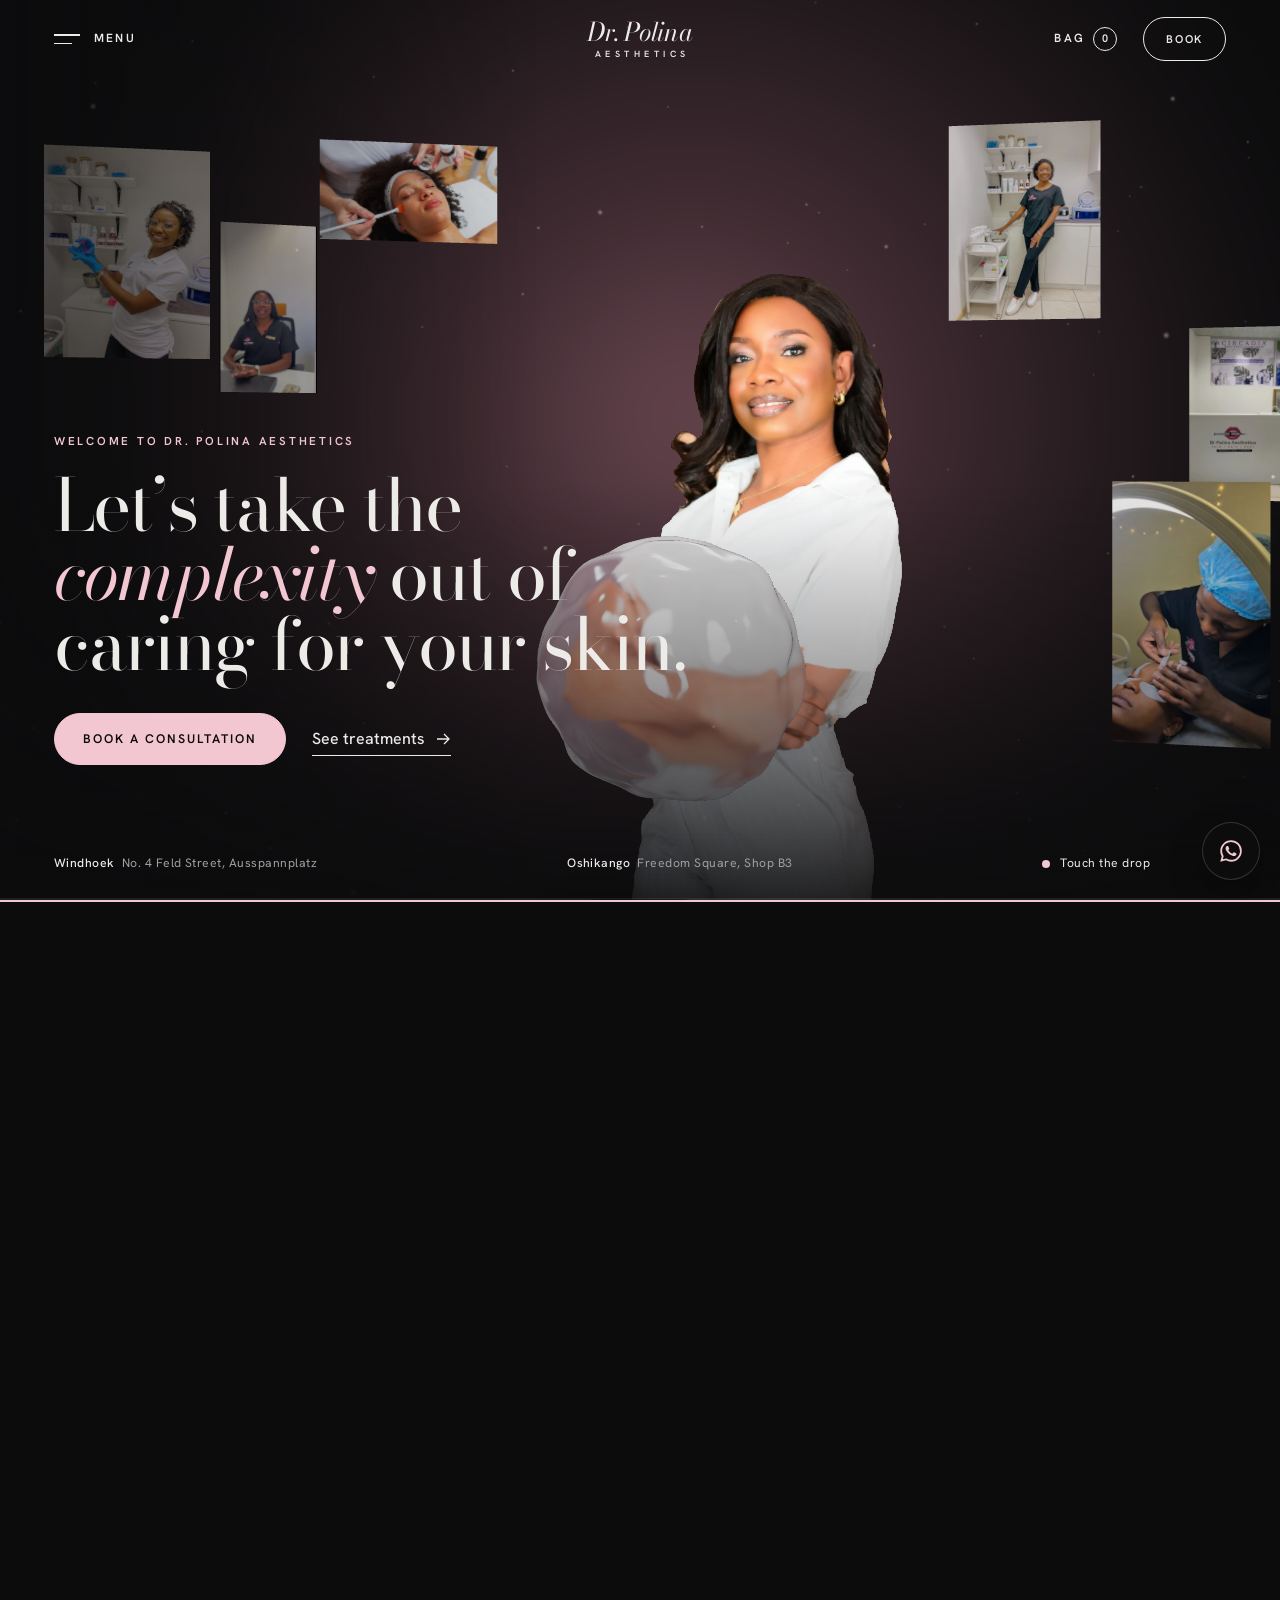
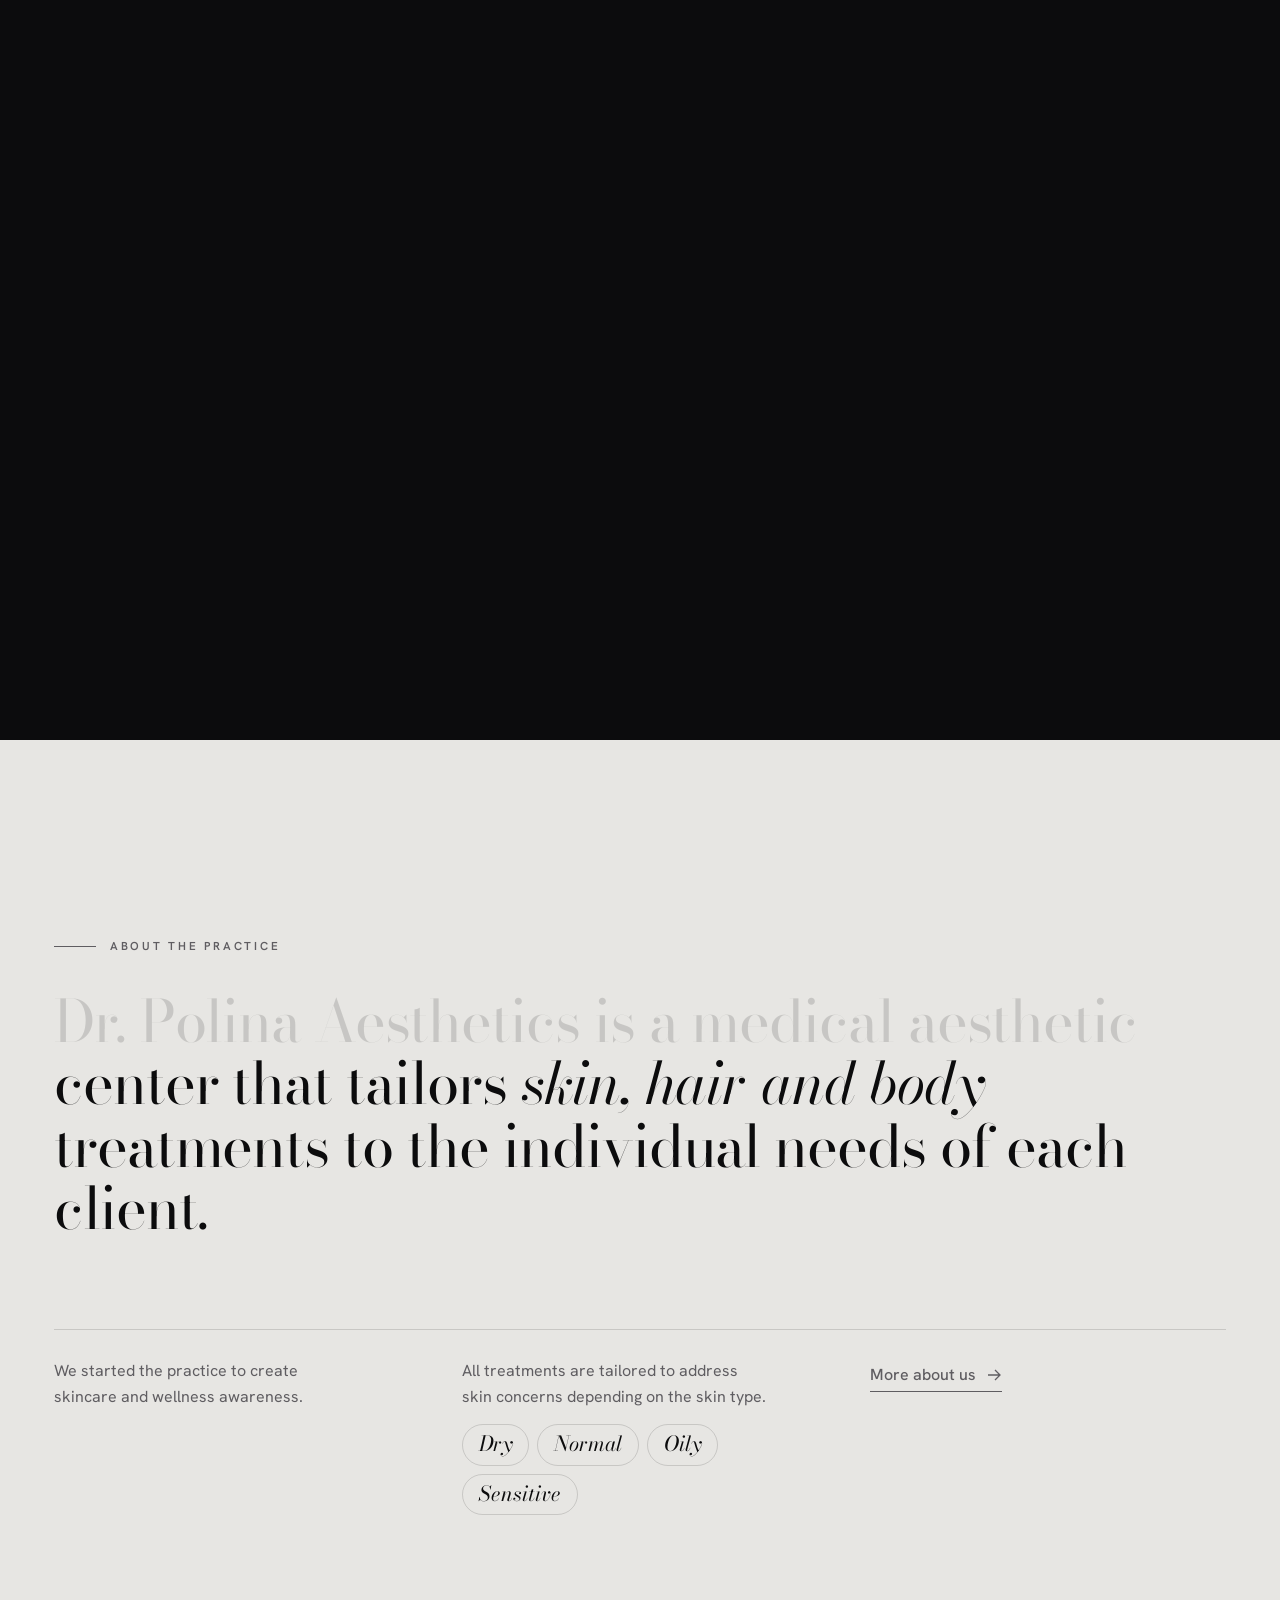
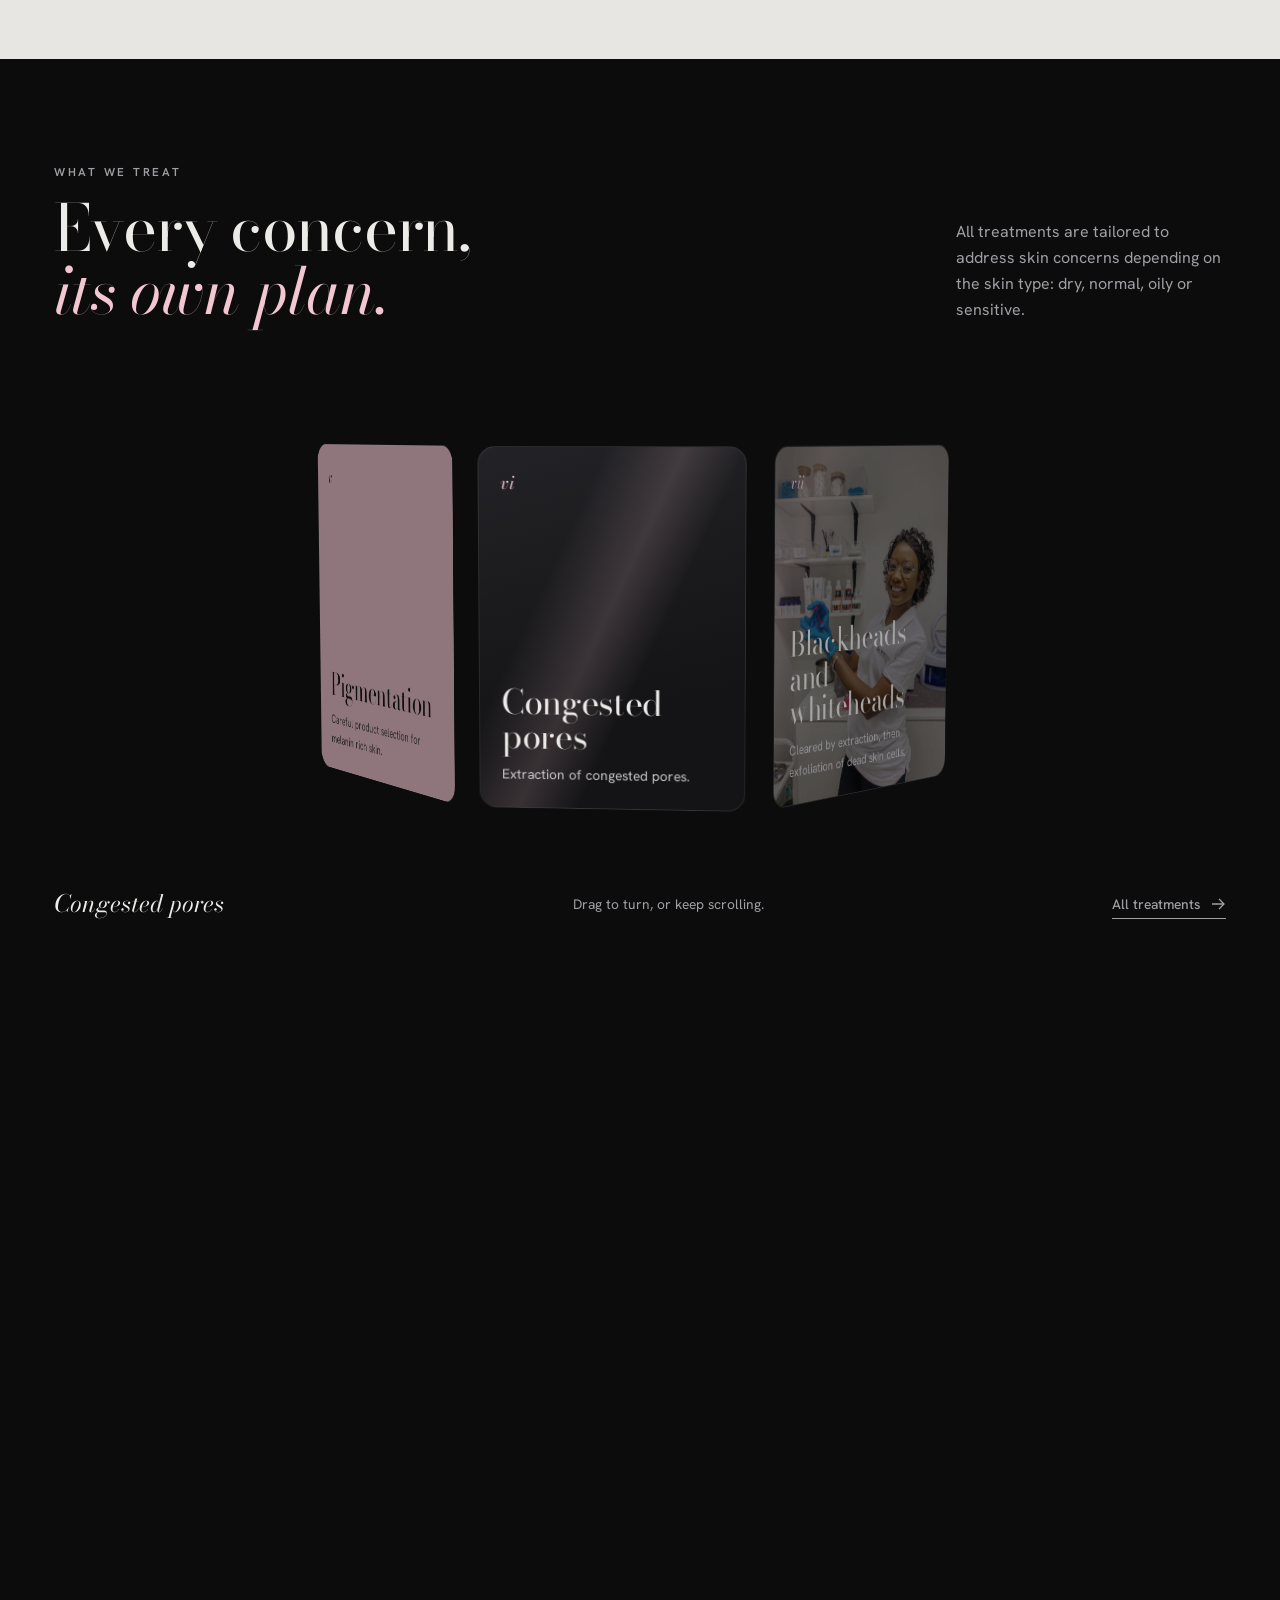
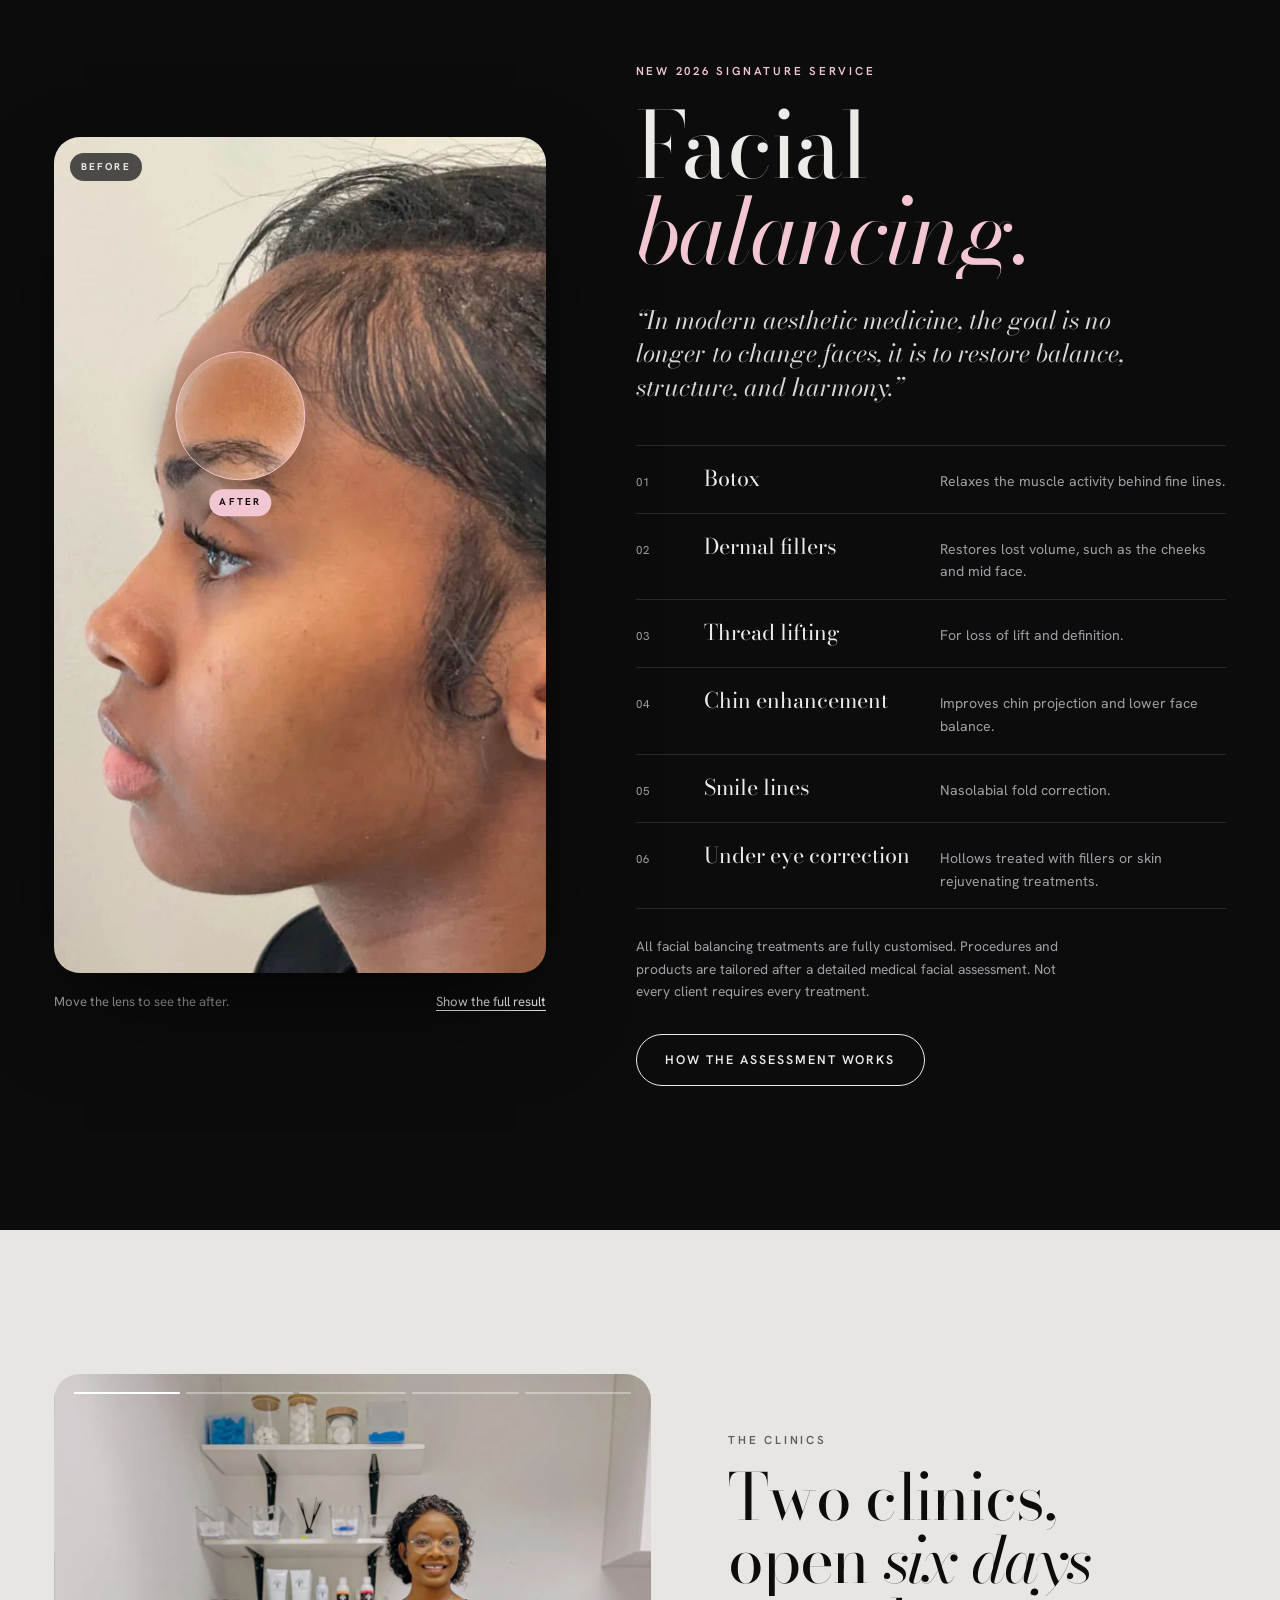
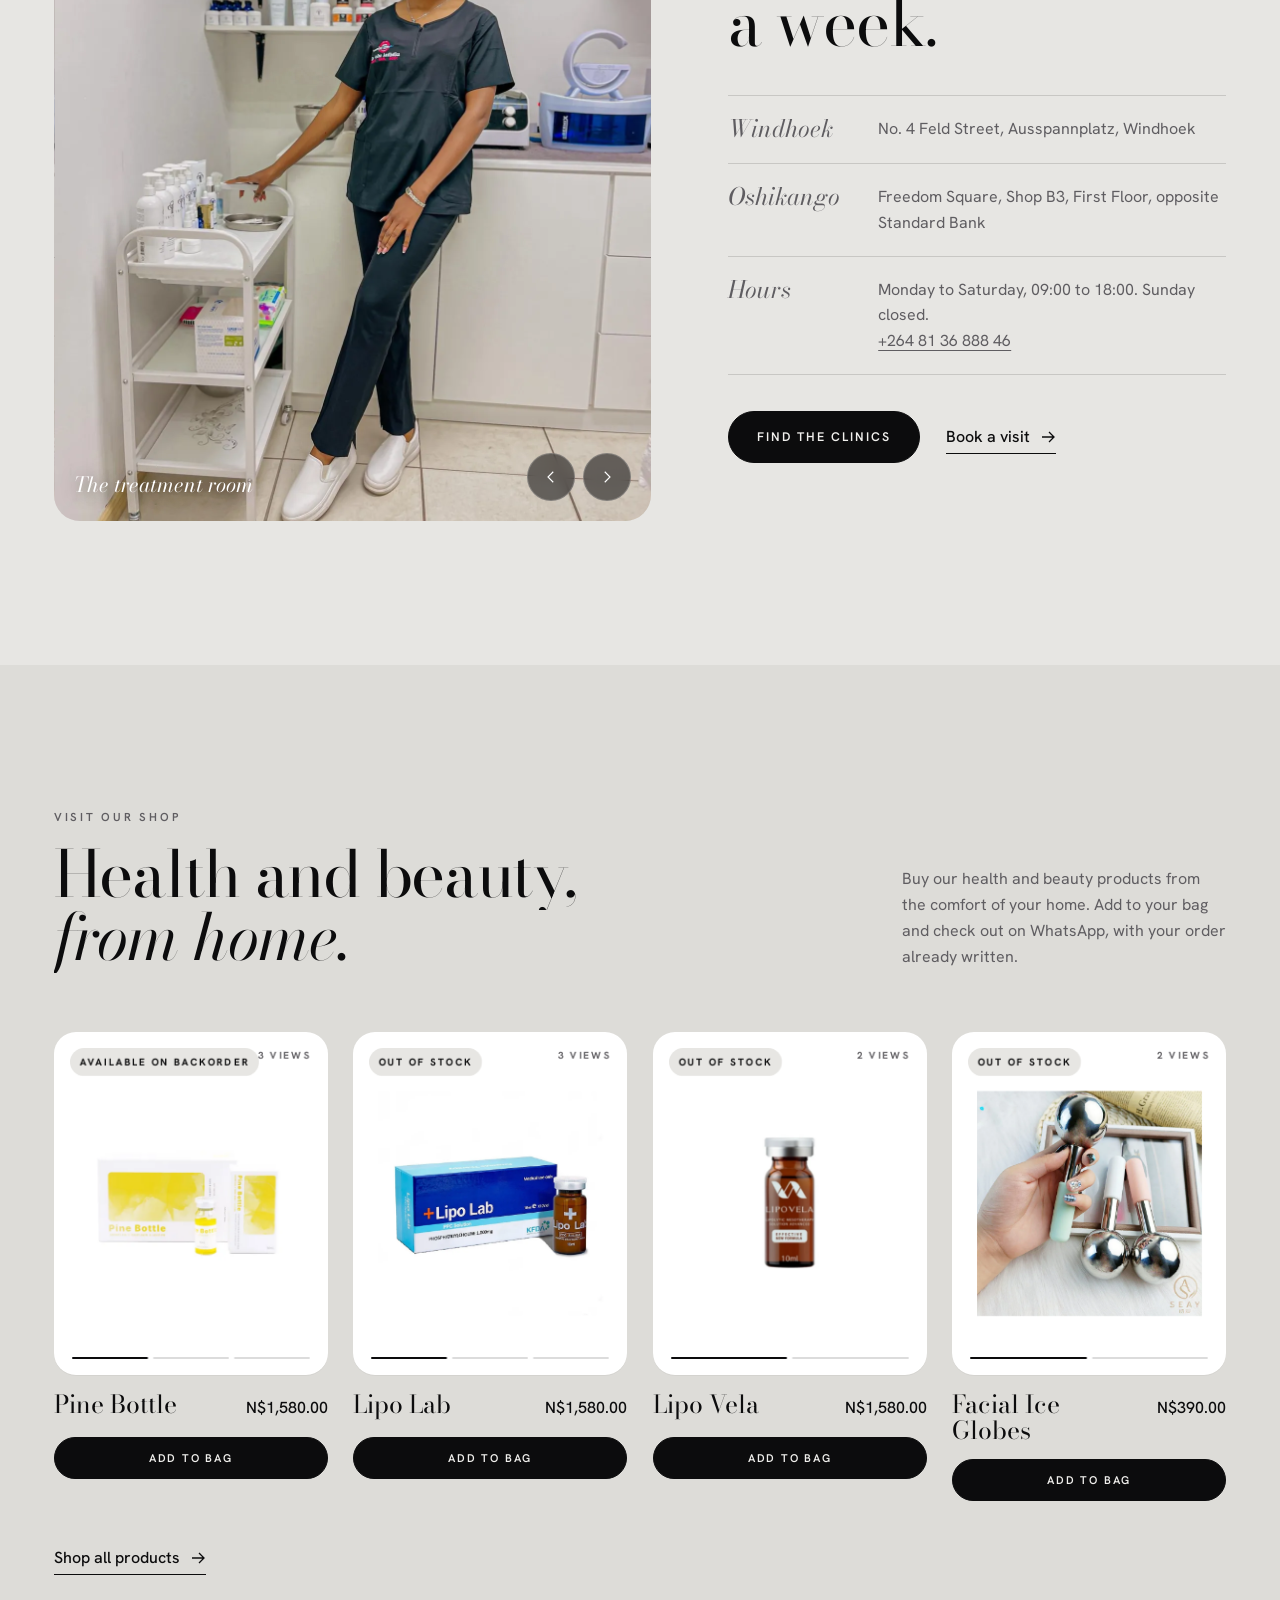
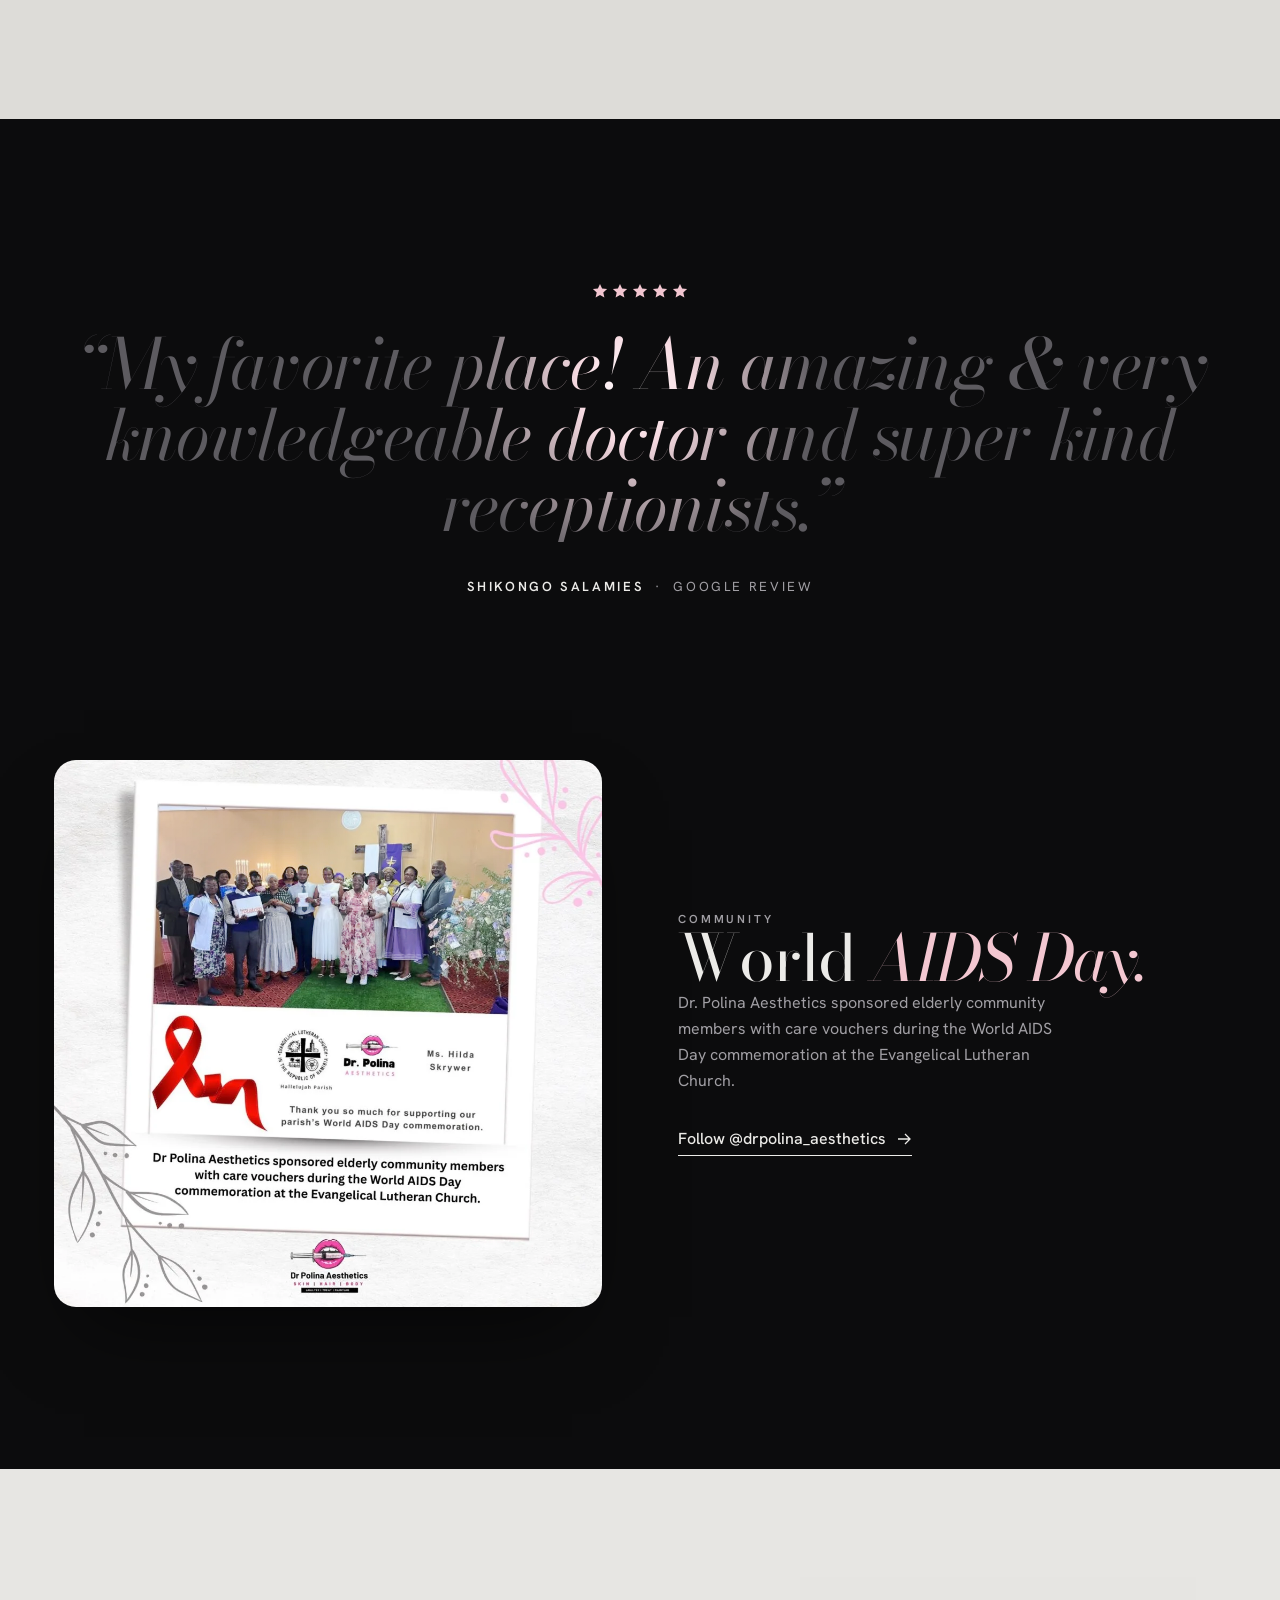
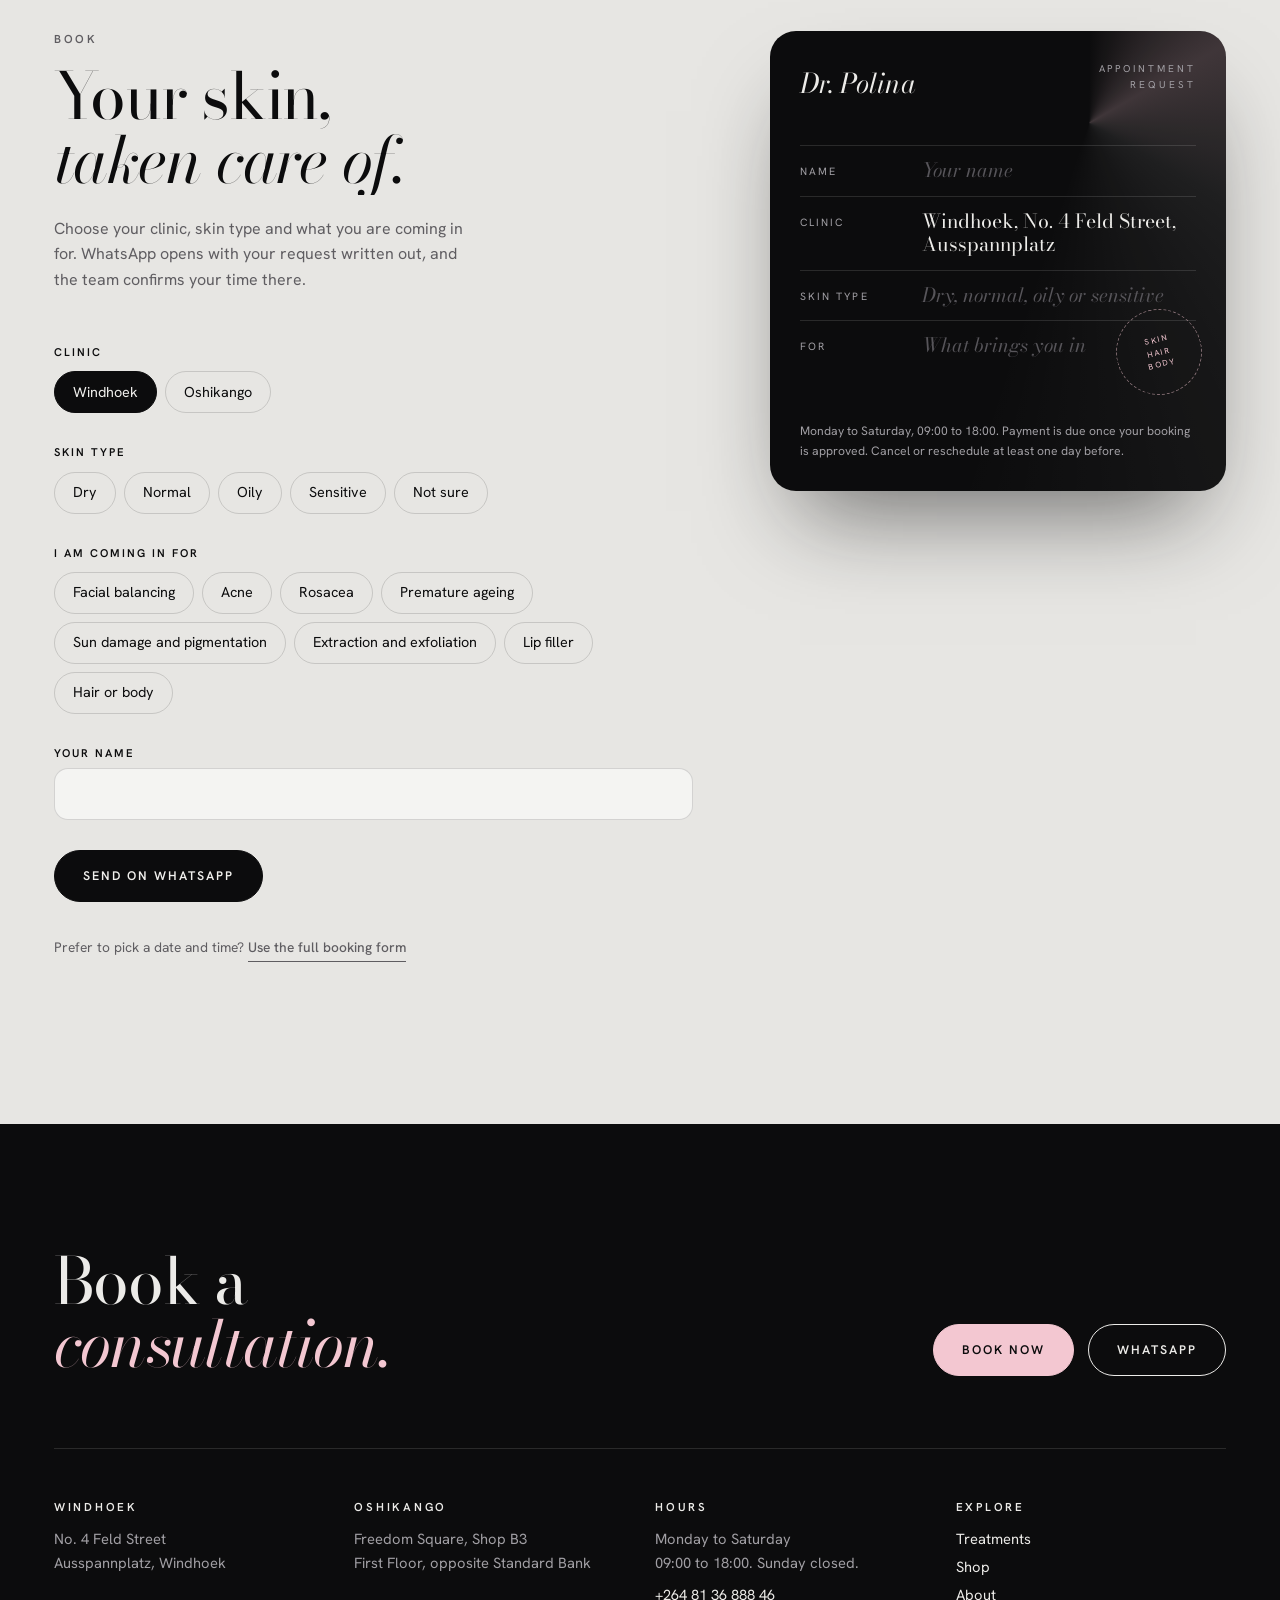
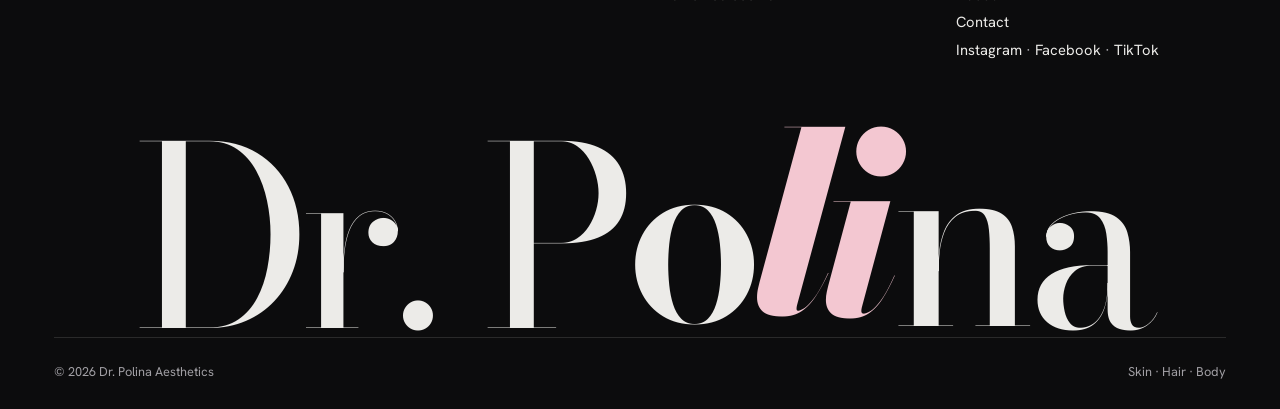
==== commit 91af700f: "Rebuild the site from scratch: 3D serum drop hero and editorial design New identity (Bodoni Moda and" ====
--- a/index.html
+++ b/index.html
@@ -1,240 +1,267 @@
 <!DOCTYPE html>
-<html lang="en">
+<html lang="en" data-intro>
 <head>
-<meta charset="UTF-8">
+<meta charset="utf-8">
 <meta name="viewport" content="width=device-width, initial-scale=1, viewport-fit=cover">
 <title>Dr. Polina Aesthetics | Skin, hair and body clinic in Windhoek and Oshikango</title>
-<meta name="description" content="Dr. Polina Aesthetics is a medical aesthetic center in Windhoek and Oshikango that tailors skin, hair and body treatments to each client. Let's take the complexity out of caring for your skin.">
-<meta name="theme-color" content="#0e0e0f">
-<link rel="icon" href="data:image/svg+xml,<svg xmlns='http://www.w3.org/2000/svg' viewBox='0 0 32 32'><rect width='32' height='32' rx='3' fill='%230e0e0f'/><text x='16' y='23' text-anchor='middle' font-family='Arial' font-weight='700' font-size='19' fill='%23f2c5cf'>P</text></svg>">
+<meta name="description" content="Dr. Polina Aesthetics is a medical aesthetic center in Windhoek and Oshikango that tailors skin, hair and body treatments to the individual needs of each client.">
+<meta name="theme-color" content="#0c0c0d">
+<link rel="icon" href="data:image/svg+xml,<svg xmlns='http://www.w3.org/2000/svg' viewBox='0 0 32 32'><rect width='32' height='32' rx='16' fill='%230c0c0d'/><text x='16' y='23' text-anchor='middle' font-family='Didot,Georgia,serif' font-style='italic' font-size='20' fill='%23f3c7d1'>P</text></svg>">
 <link rel="preconnect" href="https://fonts.googleapis.com">
 <link rel="preconnect" href="https://fonts.gstatic.com" crossorigin>
-<link href="https://fonts.googleapis.com/css2?family=Archivo:ital,wdth,wght@0,62..125,100..900;1,62..125,100..900&family=Geist:wght@300..600&display=swap" rel="stylesheet">
+<link href="https://fonts.googleapis.com/css2?family=Bodoni+Moda:ital,opsz,wght@0,6..96,400..900;1,6..96,400..900&family=Hanken+Grotesk:wght@300..700&display=swap" rel="stylesheet">
 <link rel="preload" as="image" href="images/portrait-cut.webp">
-<link rel="stylesheet" href="css/scrollcraft.css">
-<link rel="stylesheet" href="css/site.css">
+<link rel="stylesheet" href="css/main.css">
+<script>!function(d){d.classList.add("js");try{var s=sessionStorage;if(s.getItem("dpa.t")||(d.hasAttribute("data-intro")&&!s.getItem("dpa.seen")))d.classList.add("is-entering");s.removeItem("dpa.t");s.setItem("dpa.seen","1")}catch(e){}}(document.documentElement)</script>
 </head>
 <body data-page="home">
 <a class="skip" href="#main">Skip to content</a>
-<div class="sc-grain" aria-hidden="true"></div>
-
-<header class="rail">
-  <a class="rail__mark" href="index.html" aria-label="Dr. Polina Aesthetics, home">Dr. Polina <span>Aesthetics</span></a>
-  <button class="menu-btn" type="button" data-menu-open aria-controls="menu" aria-expanded="false"><i></i><i></i><span>Menu</span></button>
-  <p class="rail__folio" aria-hidden="true"><b data-folio-out>Welcome</b></p>
+
+<header class="hdr is-dark" data-hdr>
+  <button class="hdr__menu" type="button" data-menu-open aria-expanded="false" aria-controls="menu"><span class="hdr__lines" aria-hidden="true"><i></i><i></i></span><span>Menu</span></button>
+  <a class="hdr__logo" href="index.html" aria-label="Dr. Polina Aesthetics, home"><em>Dr. Polina</em><span>Aesthetics</span></a>
+  <div class="hdr__right">
+    <button class="hdr__bag" type="button" data-bag-open><span class="hdr__bag-label">Bag</span><span data-bag-count>0</span></button>
+    <a class="pill" href="booking.html" data-magnet>Book</a>
+  </div>
 </header>
-<div class="topright">
-  <button class="bag-btn" type="button" data-bag-open aria-label="Open your bag">Bag <span class="bag-count" data-bag-count>0</span></button>
-  <a class="btn" href="booking.html">Book now</a>
-</div>
 
 <main id="main">
 
-  <!-- 1 PRESENCE: she stands in front of her own name -->
-  <section class="hero" data-sc-act="pin" data-sc-span="1.9" data-folio="Welcome">
-    <div data-sc-stage>
-      <p class="hero__name" aria-hidden="true">POLINA</p>
-      <figure class="hero__frame"><img src="images/clinic-shelves.webp" alt=""></figure>
-      <figure class="hero__frame hero__frame--b"><img src="images/clinic-room.webp" alt=""></figure>
-      <img class="hero__her" src="images/portrait-cut.webp" width="1200" height="1803" alt="Portrait from the Dr. Polina Aesthetics studio shoot">
-      <div class="hero__floor" aria-hidden="true"></div>
-      <div class="hero__copy" data-sc-cue="0 0.82 0">
-        <p class="label">Welcome to Dr. Polina Aesthetics</p>
-        <h1 class="display">Let&rsquo;s take the complexity out of caring for your skin.</h1>
-        <a class="btn" href="booking.html">Book now</a>
-      </div>
-      <div class="hero__aside" data-sc-cue="0.34">
-        <p class="label">Skin &middot; Hair &middot; Body</p>
-        <p>A medical aesthetic center in Windhoek and Oshikango, tailoring every treatment to the person in the chair.</p>
-      </div>
-    </div>
-  </section>
-
-  <!-- 2 RECOGNITION: your skin type, named plainly -->
-  <section class="g-light section" data-folio="Your skin">
-    <div class="wrap skin">
-      <div data-sc-in data-sc-stagger="70">
-        <p class="label label--soft">About us</p>
-        <h2 class="display d-xl" style="margin-top:1.5rem">Treatments tailored to your skin type.</h2>
-        <ul class="skin__types">
-          <li>Dry <span>tailored</span></li>
-          <li>Normal <span>tailored</span></li>
-          <li>Oily <span>tailored</span></li>
-          <li>Sensitive <span>tailored</span></li>
-        </ul>
-      </div>
-      <div class="stack-lg" data-sc-in data-sc-stagger="80" style="padding-top:clamp(0rem,8vw,9rem)">
-        <figure class="skin__fig" data-sc-reveal="up" data-sc-reveal-at="0.05 0.45">
-          <img src="images/skin-treatment.webp" width="1080" height="607" alt="A treatment mask being brushed onto a client's face" loading="lazy">
-        </figure>
-        <p class="lede">Dr. Polina Aesthetics is a medical aesthetic center that tailors skin, hair and body treatments to the individual needs of each client.</p>
-        <p class="prose">We started the practice to create skincare and wellness awareness. Every plan begins with your skin as it is today, so the treatment fits you rather than a routine.</p>
-        <p><a class="textlink" href="about.html">More about the practice</a></p>
-      </div>
-    </div>
-  </section>
-
-  <!-- 3 TENSION: the concerns arrive while the frame holds -->
-  <section class="concerns" data-sc-act="pin" data-sc-span="3.4" data-folio="Concerns">
-    <div data-sc-stage>
-      <figure class="concerns__img" aria-hidden="true"><img src="images/clinic-treatment.webp" alt="" data-sc-parallax="-0.9"></figure>
-      <p class="label concerns__label" style="color:var(--blush)" data-sc-cue="0 0.94 0">What we treat</p>
-      <div class="concerns__words">
-        <p class="concerns__w" data-sc-cue="0 0.2 0">Acne.</p>
-        <p class="concerns__w" data-sc-cue="0.16 0.36">Rosacea.</p>
-        <p class="concerns__w" data-sc-cue="0.32 0.52">Premature ageing.</p>
-        <p class="concerns__w" data-sc-cue="0.48 0.68">Sun damage.<small>And the pigmentation it leaves behind.</small></p>
-        <p class="concerns__w" data-sc-cue="0.64 0.84">Congested pores.<small>Extraction of blackheads, whiteheads and ingrown hairs, then exfoliation of dead skin cells.</small></p>
-        <p class="concerns__w concerns__w--end" data-sc-cue="0.78 1 0.05 0.02">One clinic, one plan, <em>your skin.</em></p>
-      </div>
-    </div>
-  </section>
-
-  <!-- 4 CALM: the clinic itself -->
-  <section class="g-light section" data-folio="The clinics">
-    <div class="wrap clinics">
-      <div class="slides" data-slideshow data-interval="5200" data-sc-reveal="up" data-sc-reveal-at="0.04 0.4" aria-roledescription="carousel" aria-label="Inside the clinic">
-        <figure class="slide"><img src="images/clinic-shelves.webp" alt="A practitioner at work in the treatment room, shelves of skincare behind her"><figcaption>The treatment room</figcaption></figure>
-        <figure class="slide"><img src="images/clinic-reception.webp" alt="The Dr. Polina Aesthetics reception desk" loading="lazy"><figcaption>Reception</figcaption></figure>
-        <figure class="slide"><img src="images/clinic-room.webp" alt="A practitioner standing beside the treatment trolley" loading="lazy"><figcaption>Prepared for every visit</figcaption></figure>
-        <figure class="slide"><img src="images/clinic-desk.webp" alt="Consultation at the clinic desk" loading="lazy"><figcaption>Every plan starts with a consultation</figcaption></figure>
-        <figure class="slide"><img src="images/portrait-gold.webp" alt="Studio portrait from the Dr. Polina Aesthetics shoot" loading="lazy"><figcaption>Dr. Polina Aesthetics</figcaption></figure>
-      </div>
-      <div class="clinics__copy" data-sc-in data-sc-stagger="70">
-        <h2 class="display d-lg">Two clinics, open six days a week.</h2>
-        <div class="addr">
-          <div><p class="label label--soft">Windhoek</p><p class="display d-sm">No. 4 Feld Street</p><p>Ausspannplatz, Windhoek</p></div>
-          <div><p class="label label--soft">Oshikango</p><p class="display d-sm">Freedom Square, Shop B3</p><p>First floor, opposite Standard Bank</p></div>
-          <div><p class="label label--soft">Hours</p><p class="display d-sm">09:00 to 18:00</p><p>Monday to Saturday. Sunday closed.</p></div>
-        </div>
-      </div>
-    </div>
-  </section>
-
-  <!-- 5 PEAK: the balance line -->
-  <section class="balance" data-sc-act="pin" data-sc-span="4.2" data-balance data-folio="Facial balancing">
-    <div data-sc-stage>
-      <div class="balance__grid">
-        <div class="balance__copy">
-          <p class="label">New 2026 signature service</p>
-          <h2 class="display d-lg">Facial balancing.</h2>
-          <blockquote>&ldquo;In modern aesthetic medicine, the goal is no longer to change faces, it is to restore balance, structure, and harmony.&rdquo;</blockquote>
-          <ul class="ticks" aria-label="Treatments that may be included">
-            <li><i></i>Botox</li>
-            <li><i></i>Dermal fillers</li>
-            <li><i></i>Thread lifting</li>
-            <li><i></i>Chin enhancement</li>
-            <li><i></i>Smile lines</li>
-            <li><i></i>Under eye correction</li>
-          </ul>
-          <p class="balance__note">All facial balancing treatments are fully customised. Procedures and products are tailored after a detailed medical facial assessment. Not every client requires every treatment.</p>
-          <p style="margin-top:1.6rem"><a class="textlink" href="services.html#balancing">How the assessment works</a></p>
-        </div>
-        <div class="compare">
-          <img src="images/balance-before.webp" width="530" height="900" alt="Side profile before facial balancing" loading="lazy">
-          <img class="compare__after" src="images/balance-after.webp" width="530" height="900" alt="The same side profile after facial balancing" loading="lazy">
-          <span class="compare__tag compare__tag--b">Before</span>
-          <span class="compare__tag compare__tag--a">After</span>
-          <span class="compare__line" aria-hidden="true"></span>
-          <button class="compare__knob" type="button" role="slider" aria-label="Compare before and after" aria-valuemin="0" aria-valuemax="100" aria-valuenow="0">
-            <svg viewBox="0 0 24 24" fill="none" stroke="currentColor" stroke-width="1.8" aria-hidden="true"><path d="M9 6l-6 6 6 6M15 6l6 6-6 6"/></svg>
-          </button>
-        </div>
-      </div>
-    </div>
-  </section>
-
-  <!-- 6 APPETITE: the shop slides past -->
-  <section class="shoprail g-light" data-sc-act="pan" data-sc-span="3.4" data-settle data-folio="Shop">
-    <div data-sc-stage>
-      <div class="rail-x" data-sc-pan="0.04">
-        <div class="rail-x__lead">
-          <p class="label label--soft">Visit our shop</p>
-          <h2 class="display d-lg" style="margin-top:1.2rem">Health and beauty, from the comfort of your home.</h2>
-          <p class="prose">Add products to your bag and check out on WhatsApp. Your order arrives at the clinic already written out.</p>
-          <a class="btn btn--ink" href="shop.html">Shop all</a>
-        </div>
-        <span data-rail-products hidden></span>
-        <div class="rail-x__end">
-          <p class="display d-sm">We have a wide range of cosmetics available in store.</p>
-          <p style="margin-top:1rem"><a class="textlink" href="contact.html">Find the clinics</a></p>
-        </div>
-      </div>
-    </div>
-  </section>
-
-  <!-- 7 WARMTH: a client's words, the clinic's community -->
-  <section class="g-dark section" data-folio="Kind words">
-    <div class="wrap">
-      <div class="words">
-        <figure class="quote" data-sc-in data-sc-stagger="80">
-          <p>My favorite place! An amazing &amp; very knowledgeable doctor and super kind receptionists.</p>
-          <footer>
-            <span class="stars" aria-label="Five stars">
-              <svg viewBox="0 0 24 24" fill="currentColor"><path d="M12 2l2.9 6.6 7.1.6-5.4 4.7 1.6 7L12 17.3 5.8 20.9l1.6-7L2 9.2l7.1-.6z"/></svg><svg viewBox="0 0 24 24" fill="currentColor"><path d="M12 2l2.9 6.6 7.1.6-5.4 4.7 1.6 7L12 17.3 5.8 20.9l1.6-7L2 9.2l7.1-.6z"/></svg><svg viewBox="0 0 24 24" fill="currentColor"><path d="M12 2l2.9 6.6 7.1.6-5.4 4.7 1.6 7L12 17.3 5.8 20.9l1.6-7L2 9.2l7.1-.6z"/></svg><svg viewBox="0 0 24 24" fill="currentColor"><path d="M12 2l2.9 6.6 7.1.6-5.4 4.7 1.6 7L12 17.3 5.8 20.9l1.6-7L2 9.2l7.1-.6z"/></svg><svg viewBox="0 0 24 24" fill="currentColor"><path d="M12 2l2.9 6.6 7.1.6-5.4 4.7 1.6 7L12 17.3 5.8 20.9l1.6-7L2 9.2l7.1-.6z"/></svg>
-            </span>
-            <span>Shikongo Salamies, Google review</span>
-          </footer>
-        </figure>
-        <figure class="community" data-sc-in>
-          <img src="images/community-aids-day.webp" width="1024" height="1024" alt="Dr. Polina Aesthetics care vouchers for the World AIDS Day commemoration" loading="lazy">
-          <figcaption>Dr. Polina Aesthetics sponsored elderly community members with care vouchers during the World AIDS Day commemoration at the Evangelical Lutheran Church.</figcaption>
-        </figure>
-      </div>
-
-      <div class="ig__head" data-sc-in>
-        <h2 class="display d-md">Explore our Instagram</h2>
-        <a class="textlink" href="https://www.instagram.com/drpolina_aesthetics/" target="_blank" rel="noopener">@drpolina_aesthetics</a>
-      </div>
-      <div class="ig" data-sc-in data-sc-stagger="50">
-        <a href="https://www.instagram.com/drpolina_aesthetics/" target="_blank" rel="noopener" aria-label="Instagram post: consultation at the clinic desk"><img src="images/clinic-desk.webp" alt="" loading="lazy"></a>
-        <a href="https://www.instagram.com/drpolina_aesthetics/" target="_blank" rel="noopener" aria-label="Instagram post: a treatment in progress"><img src="images/clinic-treatment.webp" alt="" loading="lazy"></a>
-        <a href="https://www.instagram.com/drpolina_aesthetics/" target="_blank" rel="noopener" aria-label="Instagram post: the reception desk"><img src="images/clinic-reception.webp" alt="" loading="lazy"></a>
-        <a href="https://www.instagram.com/drpolina_aesthetics/" target="_blank" rel="noopener" aria-label="Instagram post: a community talk"><img src="images/community-talk.webp" alt="" loading="lazy"></a>
-        <a href="https://www.instagram.com/drpolina_aesthetics/" target="_blank" rel="noopener" aria-label="Instagram post: World AIDS Day"><img src="images/community-aids-day.webp" alt="" loading="lazy"></a>
-        <a href="https://www.instagram.com/drpolina_aesthetics/" target="_blank" rel="noopener" aria-label="Instagram post: Lipo Lab"><img src="images/shop/lipo-lab-3.webp" alt="" loading="lazy"></a>
-      </div>
-    </div>
-  </section>
-
-  <!-- 8 RESOLVE: an appointment card -->
-  <section class="close g-light" data-sc-act="pin" data-sc-span="1.3" data-folio="Visit us">
-    <div data-sc-stage>
-      <div class="close__inner">
+  <!-- 1. The drop -->
+  <section class="hero" data-hero data-theme="dark" aria-label="Welcome">
+    <div class="hero__stage">
+      <div class="hero__poster" aria-hidden="true"><img src="images/portrait-cut.webp" alt=""><i></i></div>
+      <canvas class="hero__gl" data-gl aria-hidden="true"></canvas>
+      <div class="hero__shade" aria-hidden="true"></div>
+
+      <div class="hero__copy" data-cue="0 0.26">
+        <p class="eyebrow">Welcome to Dr. Polina Aesthetics</p>
+        <h1 class="hero__title">Let&rsquo;s take the <em>complexity</em> out of caring for your skin.</h1>
+        <div class="hero__actions">
+          <a class="pill pill--blush" href="booking.html" data-magnet>Book a consultation</a>
+          <a class="link" href="services.html">See treatments <svg class="arr" viewBox="0 0 16 16" fill="none" stroke="currentColor" stroke-width="1.3" aria-hidden="true"><path d="M2 8h12M9 3l5 5-5 5"/></svg></a>
+        </div>
+      </div>
+
+      <div class="hero__mid" data-cue="0.32 0.6" aria-hidden="true"><p class="hero__big">Skin. <em>Hair.</em> Body.</p></div>
+
+      <div class="hero__end" data-cue="0.68 1.01">
+        <p class="eyebrow">Skin &middot; Hair &middot; Body</p>
+        <p>A medical aesthetic center in Windhoek and Oshikango, tailoring every treatment to the individual needs of each client.</p>
+      </div>
+
+      <div class="hero__meta" data-cue="0 0.2">
+        <span><b>Windhoek</b> &nbsp;No. 4 Feld Street, Ausspannplatz</span>
+        <span class="m-hide"><b>Oshikango</b> &nbsp;Freedom Square, Shop B3</span>
+        <span class="hero__touch"><i aria-hidden="true"></i>Touch the drop</span>
+      </div>
+      <div class="hero__bar" aria-hidden="true"><i></i></div>
+    </div>
+  </section>
+
+  <!-- 2. Manifesto -->
+  <section class="manifesto" data-theme="light" aria-labelledby="about-h">
+    <div class="manifesto__inner">
+      <p class="eyebrow" id="about-h">About the practice</p>
+      <p class="manifesto__text" data-words>Dr. Polina Aesthetics is a medical aesthetic center that tailors <em>skin, hair and body</em> treatments to the individual needs of each client.</p>
+      <div class="manifesto__foot">
+        <p data-reveal>We started the practice to create skincare and wellness awareness.</p>
+        <div data-reveal style="--d:120ms">
+          <p>All treatments are tailored to address skin concerns depending on the skin type.</p>
+          <div class="types" aria-label="Skin types"><span>Dry</span><span>Normal</span><span>Oily</span><span>Sensitive</span></div>
+        </div>
+        <p data-reveal style="--d:240ms"><a class="link" href="about.html">More about us <svg class="arr" viewBox="0 0 16 16" fill="none" stroke="currentColor" stroke-width="1.3" aria-hidden="true"><path d="M2 8h12M9 3l5 5-5 5"/></svg></a></p>
+      </div>
+    </div>
+  </section>
+
+  <!-- 3. The ring -->
+  <section class="ring" data-ring data-theme="dark" aria-labelledby="ring-h">
+    <div class="ring__stage">
+      <div class="ring__head">
         <div>
-          <h2 class="display d-xl close__title">Your skin, taken care of.</h2>
-          <p class="lede" style="color:var(--sc-ink-soft)">Book a consultation at either clinic. Send a message and the team will confirm your time.</p>
-        </div>
-        <div class="card" data-sc-tilt="5">
-          <div class="card__top"><p class="label" style="color:var(--blush)">Appointment</p><p class="label" style="color:#8f8c92">Dr. Polina Aesthetics</p></div>
+          <p class="eyebrow eyebrow--blush">What we treat</p>
+          <h2 class="h2" id="ring-h" style="margin-top:16px">Every concern, <em>its own plan.</em></h2>
+        </div>
+        <p>All treatments are tailored to address skin concerns depending on the skin type: dry, normal, oily or sensitive.</p>
+      </div>
+      <div class="ring__view" data-cursor="Drag" tabindex="0" aria-label="Skin concerns we treat. Use the arrow keys to turn.">
+        <div class="ring__track" data-ring-track>
+          <a class="rcard" href="services.html#skin" data-name="Acne"><span class="rcard__img"><img src="images/skin-treatment.webp" alt="" loading="lazy"></span><span class="rcard__no">i</span><span class="rcard__body"><h3>Acne</h3><p>Every treatment is tailored to your skin type.</p></span></a>
+          <a class="rcard" href="services.html#skin" data-name="Rosacea"><span class="rcard__no">ii</span><span class="rcard__body"><h3>Rosacea</h3><p>Dry, normal, oily or sensitive: the plan follows your skin.</p></span></a>
+          <a class="rcard" href="services.html#skin" data-name="Premature ageing"><span class="rcard__no">iii</span><span class="rcard__body"><h3>Premature ageing</h3><p>Skin rejuvenating treatments and facial balancing.</p></span></a>
+          <a class="rcard" href="services.html#skin" data-name="Sun damage"><span class="rcard__img"><img src="images/clinic-treatment.webp" alt="" loading="lazy"></span><span class="rcard__no">iv</span><span class="rcard__body"><h3>Sun damage</h3><p>Addressed as part of a tailored skin plan.</p></span></a>
+          <a class="rcard rcard--blush" href="services.html#skin" data-name="Pigmentation"><span class="rcard__no">v</span><span class="rcard__body"><h3>Pigmentation</h3><p>Careful product selection for melanin rich skin.</p></span></a>
+          <a class="rcard" href="services.html#clearing" data-name="Congested pores"><span class="rcard__no">vi</span><span class="rcard__body"><h3>Congested pores</h3><p>Extraction of congested pores.</p></span></a>
+          <a class="rcard" href="services.html#clearing" data-name="Blackheads"><span class="rcard__img"><img src="images/clinic-shelves.webp" alt="" loading="lazy"></span><span class="rcard__no">vii</span><span class="rcard__body"><h3>Blackheads and whiteheads</h3><p>Cleared by extraction, then exfoliation of dead skin cells.</p></span></a>
+          <a class="rcard" href="services.html#clearing" data-name="Ingrown hairs"><span class="rcard__no">viii</span><span class="rcard__body"><h3>Ingrown hairs</h3><p>Extraction as part of the same visit.</p></span></a>
+        </div>
+      </div>
+      <div class="ring__foot">
+        <span class="ring__now" data-ring-now aria-hidden="true">Acne</span>
+        <p>Drag to turn, or keep scrolling.</p>
+        <a class="link" href="services.html">All treatments <svg class="arr" viewBox="0 0 16 16" fill="none" stroke="currentColor" stroke-width="1.3" aria-hidden="true"><path d="M2 8h12M9 3l5 5-5 5"/></svg></a>
+      </div>
+    </div>
+  </section>
+
+  <!-- 4. Facial balancing, the lens -->
+  <section class="balance" id="facial-balancing" data-theme="dark" aria-labelledby="fb-h">
+    <div class="balance__media" data-reveal>
+      <div class="lens" data-lens tabindex="0" data-cursor="Look" role="img" aria-label="Side profile before and after facial balancing. Inside the lens you see the after result. Arrow keys move the lens.">
+        <img src="images/balance-before.webp" alt="" width="530" height="900">
+        <div class="lens__after"><img src="images/balance-after.webp" alt="" width="530" height="900"></div>
+        <span class="lens__ring" aria-hidden="true"></span>
+        <span class="lens__tag">Before</span>
+      </div>
+      <div class="lens__ui"><span>Move the lens to see the after.</span><button class="lens__toggle" type="button" data-lens-toggle aria-pressed="false">Show the full result</button></div>
+    </div>
+    <div class="balance__copy">
+      <p class="eyebrow eyebrow--blush">New 2026 signature service</p>
+      <h2 class="h1" id="fb-h" data-split>Facial<br><em>balancing.</em></h2>
+      <blockquote data-reveal>&ldquo;In modern aesthetic medicine, the goal is no longer to change faces, it is to restore balance, structure, and harmony.&rdquo;</blockquote>
+      <ol class="tlist" data-reveal>
+        <li><b>Botox</b><span>Relaxes the muscle activity behind fine lines.</span></li>
+        <li><b>Dermal fillers</b><span>Restores lost volume, such as the cheeks and mid face.</span></li>
+        <li><b>Thread lifting</b><span>For loss of lift and definition.</span></li>
+        <li><b>Chin enhancement</b><span>Improves chin projection and lower face balance.</span></li>
+        <li><b>Smile lines</b><span>Nasolabial fold correction.</span></li>
+        <li><b>Under eye correction</b><span>Hollows treated with fillers or skin rejuvenating treatments.</span></li>
+      </ol>
+      <p class="balance__note">All facial balancing treatments are fully customised. Procedures and products are tailored after a detailed medical facial assessment. Not every client requires every treatment.</p>
+      <a class="pill" href="services.html#facial-balancing" data-magnet>How the assessment works</a>
+    </div>
+  </section>
+
+  <!-- 5. Clinics -->
+  <section class="clinics" data-theme="light" aria-labelledby="cl-h">
+    <div class="slices" data-slices data-cursor="Next" data-reveal>
+      <img src="images/clinic-room.webp" alt="The treatment room at Dr. Polina Aesthetics" data-cap="The treatment room">
+      <img src="images/clinic-shelves.webp" alt="Standing by the product shelves in the treatment room" data-cap="Prepared for every visit">
+      <img src="images/clinic-reception.webp" alt="The reception desk" data-cap="Reception">
+      <img src="images/clinic-treatment.webp" alt="A treatment in progress" data-cap="In treatment">
+      <img src="images/clinic-desk.webp" alt="Consultation at the desk" data-cap="Every plan starts with a consultation">
+    </div>
+    <div class="clinics__copy">
+      <p class="eyebrow">The clinics</p>
+      <h2 class="h2" id="cl-h" style="margin-top:18px" data-split>Two clinics,<br>open <em>six days</em><br>a week.</h2>
+      <div class="addr" data-reveal>
+        <div><p class="serif">Windhoek</p><p>No. 4 Feld Street, Ausspannplatz, Windhoek</p></div>
+        <div><p class="serif">Oshikango</p><p>Freedom Square, Shop B3, First Floor, opposite Standard Bank</p></div>
+        <div><p class="serif">Hours</p><p>Monday to Saturday, 09:00 to 18:00. Sunday closed.<br><a href="tel:+264813688846">+264 81 36 888 46</a></p></div>
+      </div>
+      <div class="actions">
+        <a class="pill pill--ink" href="contact.html" data-magnet>Find the clinics</a>
+        <a class="link" href="booking.html">Book a visit <svg class="arr" viewBox="0 0 16 16" fill="none" stroke="currentColor" stroke-width="1.3" aria-hidden="true"><path d="M2 8h12M9 3l5 5-5 5"/></svg></a>
+      </div>
+    </div>
+  </section>
+
+  <!-- 6. Shop -->
+  <section class="shopband" data-theme="light" aria-labelledby="sh-h">
+    <div class="band__head">
+      <div>
+        <p class="eyebrow">Visit our shop</p>
+        <h2 class="h2" id="sh-h" style="margin-top:18px" data-split>Health and beauty,<br><em>from home.</em></h2>
+      </div>
+      <p>Buy our health and beauty products from the comfort of your home. Add to your bag and check out on WhatsApp, with your order already written.</p>
+    </div>
+    <div class="pgrid" data-products="teaser"></div>
+    <p style="margin-top:40px"><a class="link" href="shop.html">Shop all products <svg class="arr" viewBox="0 0 16 16" fill="none" stroke="currentColor" stroke-width="1.3" aria-hidden="true"><path d="M2 8h12M9 3l5 5-5 5"/></svg></a></p>
+  </section>
+
+  <!-- 7. Words -->
+  <section class="words" data-theme="dark" aria-label="What clients say">
+    <figure class="review" data-spot>
+      <div class="stars" aria-label="Five stars"><svg viewBox="0 0 16 16" fill="currentColor"><path d="M8 1l2.1 4.6 5 .5-3.8 3.4 1.1 4.9L8 11.9 3.6 14.4l1.1-4.9L.9 6.1l5-.5z"/></svg><svg viewBox="0 0 16 16" fill="currentColor"><path d="M8 1l2.1 4.6 5 .5-3.8 3.4 1.1 4.9L8 11.9 3.6 14.4l1.1-4.9L.9 6.1l5-.5z"/></svg><svg viewBox="0 0 16 16" fill="currentColor"><path d="M8 1l2.1 4.6 5 .5-3.8 3.4 1.1 4.9L8 11.9 3.6 14.4l1.1-4.9L.9 6.1l5-.5z"/></svg><svg viewBox="0 0 16 16" fill="currentColor"><path d="M8 1l2.1 4.6 5 .5-3.8 3.4 1.1 4.9L8 11.9 3.6 14.4l1.1-4.9L.9 6.1l5-.5z"/></svg><svg viewBox="0 0 16 16" fill="currentColor"><path d="M8 1l2.1 4.6 5 .5-3.8 3.4 1.1 4.9L8 11.9 3.6 14.4l1.1-4.9L.9 6.1l5-.5z"/></svg></div>
+      <blockquote>&ldquo;My favorite place! An amazing &amp; very knowledgeable doctor and super kind receptionists.&rdquo;</blockquote>
+      <figcaption><b>Shikongo Salamies</b> &nbsp;&middot;&nbsp; Google review</figcaption>
+    </figure>
+
+    <div class="community">
+      <div class="tilt" data-tilt="7" data-reveal><div class="tilt__in"><img src="images/community-aids-day.webp" alt="Thank you card from the World AIDS Day commemoration at the Evangelical Lutheran Church" loading="lazy" width="1024" height="1024"></div></div>
+      <div data-reveal style="--d:120ms">
+        <p class="eyebrow eyebrow--blush">Community</p>
+        <h3 class="h2">World <em>AIDS Day.</em></h3>
+        <p>Dr. Polina Aesthetics sponsored elderly community members with care vouchers during the World AIDS Day commemoration at the Evangelical Lutheran Church.</p>
+        <a class="link" href="https://www.instagram.com/drpolina_aesthetics/" target="_blank" rel="noopener">Follow @drpolina_aesthetics <svg class="arr" viewBox="0 0 16 16" fill="none" stroke="currentColor" stroke-width="1.3" aria-hidden="true"><path d="M2 8h12M9 3l5 5-5 5"/></svg></a>
+      </div>
+    </div>
+  </section>
+
+  <!-- 8. Consultation card -->
+  <section class="consult" id="consult" data-theme="light" aria-labelledby="co-h">
+    <div class="consult__intro">
+      <p class="eyebrow">Book</p>
+      <h2 class="h2" id="co-h" data-split>Your skin,<br><em>taken care of.</em></h2>
+      <p>Choose your clinic, skin type and what you are coming in for. WhatsApp opens with your request written out, and the team confirms your time there.</p>
+      <form class="consult__form" data-consult data-card="apcard" novalidate>
+        <fieldset class="fs"><legend>Clinic</legend><div class="chips">
+          <label class="chip"><input type="radio" name="clinic" value="Windhoek, No. 4 Feld Street, Ausspannplatz" checked><span>Windhoek</span></label>
+          <label class="chip"><input type="radio" name="clinic" value="Oshikango, Freedom Square, Shop B3"><span>Oshikango</span></label>
+        </div></fieldset>
+        <fieldset class="fs"><legend>Skin type</legend><div class="chips">
+          <label class="chip"><input type="radio" name="skin" value="Dry"><span>Dry</span></label>
+          <label class="chip"><input type="radio" name="skin" value="Normal"><span>Normal</span></label>
+          <label class="chip"><input type="radio" name="skin" value="Oily"><span>Oily</span></label>
+          <label class="chip"><input type="radio" name="skin" value="Sensitive"><span>Sensitive</span></label>
+          <label class="chip"><input type="radio" name="skin" value="Not sure"><span>Not sure</span></label>
+        </div></fieldset>
+        <fieldset class="fs"><legend>I am coming in for</legend><div class="chips">
+          <label class="chip"><input type="radio" name="concern" value="Facial assessment for facial balancing"><span>Facial balancing</span></label>
+          <label class="chip"><input type="radio" name="concern" value="Acne"><span>Acne</span></label>
+          <label class="chip"><input type="radio" name="concern" value="Rosacea"><span>Rosacea</span></label>
+          <label class="chip"><input type="radio" name="concern" value="Premature ageing"><span>Premature ageing</span></label>
+          <label class="chip"><input type="radio" name="concern" value="Sun damage and pigmentation"><span>Sun damage and pigmentation</span></label>
+          <label class="chip"><input type="radio" name="concern" value="Extraction and exfoliation"><span>Extraction and exfoliation</span></label>
+          <label class="chip"><input type="radio" name="concern" value="Lip filler"><span>Lip filler</span></label>
+          <label class="chip"><input type="radio" name="concern" value="Hair or body treatment"><span>Hair or body</span></label>
+        </div></fieldset>
+        <div class="field" data-req><label for="c-name">Your name</label><input id="c-name" name="name" autocomplete="name"><span class="field__err">Please add your name.</span></div>
+        <div><button class="pill pill--ink" type="submit" data-magnet><span>Send on WhatsApp</span></button></div>
+        <p class="small soft">Prefer to pick a date and time? <a class="link" href="booking.html">Use the full booking form</a></p>
+      </form>
+    </div>
+    <div class="consult__side">
+      <div class="apcard" data-tilt="6" id="apcard" aria-hidden="true">
+        <div class="apcard__in">
+          <div class="apcard__top"><em>Dr. Polina</em><span>Appointment<br>request</span></div>
           <dl>
-            <div><dt>Windhoek</dt><dd>No. 4 Feld Street, Ausspannplatz</dd></div>
-            <div><dt>Oshikango</dt><dd>Freedom Square, Shop B3, First Floor<br>Opposite Standard Bank</dd></div>
-            <div><dt>Hours</dt><dd>Monday to Saturday, 09:00 to 18:00. Sunday closed.</dd></div>
-            <div><dt>Call or WhatsApp</dt><dd><a href="tel:+264813688846">+264 81 36 888 46</a></dd></div>
+            <div><dt>Name</dt><dd data-k="name" data-empty="Your name"></dd></div>
+            <div><dt>Clinic</dt><dd data-k="clinic" data-empty="Choose a clinic"></dd></div>
+            <div><dt>Skin type</dt><dd data-k="skin" data-empty="Dry, normal, oily or sensitive"></dd></div>
+            <div><dt>For</dt><dd data-k="concern" data-empty="What brings you in"></dd></div>
           </dl>
-          <div class="card__cta">
-            <a class="btn" href="booking.html">Book now</a>
-            <a class="btn btn--ghost" href="https://wa.me/264813688846" target="_blank" rel="noopener">WhatsApp</a>
-          </div>
-        </div>
-      </div>
-      <footer class="foot">
-        <span>&copy; <span data-year>2026</span> Dr. Polina Aesthetics</span>
-        <nav aria-label="Footer">
-          <a href="services.html">Treatments</a><a href="shop.html">Shop</a><a href="about.html">About</a><a href="contact.html">Contact</a>
-          <a href="https://www.instagram.com/drpolina_aesthetics/" target="_blank" rel="noopener">Instagram</a>
-          <a href="https://www.facebook.com/drp.medspa" target="_blank" rel="noopener">Facebook</a>
-          <a href="https://www.tiktok.com/@drpolina_aesthetics" target="_blank" rel="noopener">TikTok</a>
-        </nav>
-      </footer>
+          <span class="apcard__seal">Skin<br>Hair<br>Body</span>
+          <div class="apcard__foot"><p>Monday to Saturday, 09:00 to 18:00. Payment is due once your booking is approved. Cancel or reschedule at least one day before.</p></div>
+        </div>
+      </div>
     </div>
   </section>
 
 </main>
 
+<footer class="foot" data-theme="dark">
+  <div class="foot__cta">
+    <h2 class="h2" data-split>Book a<br><em>consultation.</em></h2>
+    <div style="display:flex;gap:14px;flex-wrap:wrap">
+      <a class="pill pill--blush" href="booking.html" data-magnet>Book now</a>
+      <a class="pill" href="https://wa.me/264813688846" target="_blank" rel="noopener" data-magnet>WhatsApp</a>
+    </div>
+  </div>
+  <div class="foot__grid">
+    <div><p class="eyebrow">Windhoek</p><p>No. 4 Feld Street<br>Ausspannplatz, Windhoek</p></div>
+    <div><p class="eyebrow">Oshikango</p><p>Freedom Square, Shop B3<br>First Floor, opposite Standard Bank</p></div>
+    <div><p class="eyebrow">Hours</p><p>Monday to Saturday<br>09:00 to 18:00. Sunday closed.</p><p style="margin-top:8px"><a href="tel:+264813688846">+264 81 36 888 46</a></p></div>
+    <div><p class="eyebrow">Explore</p><ul><li><a href="services.html">Treatments</a></li><li><a href="shop.html">Shop</a></li><li><a href="about.html">About</a></li><li><a href="contact.html">Contact</a></li><li><a href="https://www.instagram.com/drpolina_aesthetics/" target="_blank" rel="noopener">Instagram</a> &middot; <a href="https://www.facebook.com/drp.medspa" target="_blank" rel="noopener">Facebook</a> &middot; <a href="https://www.tiktok.com/@drpolina_aesthetics" target="_blank" rel="noopener">TikTok</a></li></ul></div>
+  </div>
+  <p class="foot__mark" data-mark aria-hidden="true">Dr. Polina</p>
+  <div class="foot__base"><span>&copy; <span data-year>2026</span> Dr. Polina Aesthetics</span><span>Skin &middot; Hair &middot; Body</span></div>
+</footer>
+
 <script src="js/products.js"></script>
-<script src="js/scrollcraft.js"></script>
-<script src="js/site.js"></script>
+<script src="js/app.js"></script>
+<script type="module" src="js/hero.js"></script>
 </body>
 </html>
--- a/css/main.css
+++ b/css/main.css
@@ -0,0 +1,747 @@
+/* ==========================================================================
+   Dr. Polina Aesthetics
+   Black, light grey, a touch of blush. Bodoni Moda for the voice,
+   Hanken Grotesk for everything you read at length.
+   ========================================================================== */
+
+:root {
+  --ink: #0c0c0d;
+  --ink-2: #151517;
+  --ink-3: #222225;
+  --paper: #e7e6e3;
+  --paper-2: #dddcd8;
+  --paper-3: #f1f0ed;
+  --stone: #b8b6b2;
+  --mute: #5f5d61;
+  --mute-d: #a19fa4;
+  --line: rgba(12, 12, 13, 0.14);
+  --line-d: rgba(255, 255, 255, 0.12);
+  --blush: #f3c7d1;
+  --blush-2: #eab3c1;
+  --serif: "Bodoni Moda", "Didot", "Bodoni 72", Georgia, serif;
+  --sans: "Hanken Grotesk", system-ui, -apple-system, "Segoe UI", sans-serif;
+  --g: clamp(20px, 4.2vw, 64px);
+  --hdr: 78px;
+  --r: 20px;
+  --ease: cubic-bezier(0.22, 1, 0.36, 1);
+  --ease-io: cubic-bezier(0.65, 0, 0.35, 1);
+}
+
+*, *::before, *::after { box-sizing: border-box; }
+html { -webkit-text-size-adjust: 100%; background: var(--paper); color: var(--ink); }
+body {
+  margin: 0; font-family: var(--sans); font-size: 1rem; line-height: 1.62; font-weight: 400;
+  -webkit-font-smoothing: antialiased; -moz-osx-font-smoothing: grayscale;
+  overflow-x: clip; text-rendering: optimizeLegibility;
+}
+img, svg, video, canvas { display: block; max-width: 100%; }
+a { color: inherit; text-decoration: none; }
+button { font: inherit; color: inherit; background: none; border: 0; padding: 0; cursor: pointer; }
+input, select, textarea { font: inherit; color: inherit; }
+h1, h2, h3, h4, p, figure, blockquote, ul, ol { margin: 0; }
+ul, ol { padding: 0; list-style: none; }
+::selection { background: var(--blush); color: var(--ink); }
+:focus-visible { outline: 2px solid var(--blush-2); outline-offset: 3px; border-radius: 4px; }
+.vh { position: absolute !important; width: 1px; height: 1px; overflow: hidden; clip: rect(0 0 0 0); white-space: nowrap; }
+.skip { position: fixed; left: 12px; top: -60px; z-index: 300; background: var(--ink); color: #fff; padding: 10px 16px; border-radius: 99px; }
+.skip:focus { top: 12px; }
+
+[data-theme="dark"] { background: var(--ink); color: #ecebe8; }
+[data-theme="light"] { background: var(--paper); color: var(--ink); }
+
+/* ---------------------------------------------------------------- type -- */
+.eyebrow {
+  font-family: var(--sans); font-size: 0.72rem; font-weight: 600; letter-spacing: 0.24em;
+  text-transform: uppercase; line-height: 1.4;
+}
+.eyebrow--blush { color: var(--blush); }
+[data-theme="light"] .eyebrow { color: var(--mute); }
+.serif, .h1, .h2, .h3, .h4 { font-family: var(--serif); font-weight: 400; font-optical-sizing: auto; }
+.h1 { font-size: clamp(3rem, 1.4rem + 5.4vw, 8.4rem); line-height: 0.94; letter-spacing: -0.025em; }
+.h2 { font-size: clamp(2.4rem, 1.3rem + 3.4vw, 5.4rem); line-height: 0.98; letter-spacing: -0.02em; }
+.h3 { font-size: clamp(1.7rem, 1.2rem + 1.4vw, 2.6rem); line-height: 1.04; letter-spacing: -0.01em; }
+.h4 { font-size: 1.45rem; line-height: 1.1; }
+.h1 em, .h2 em, .h3 em, .serif em { font-style: italic; }
+[data-theme="dark"] .h1 em, [data-theme="dark"] .h2 em { color: var(--blush); }
+.lede { font-size: clamp(1.08rem, 0.98rem + 0.4vw, 1.3rem); line-height: 1.55; }
+.small { font-size: 0.86rem; line-height: 1.6; }
+.soft { color: var(--mute); }
+[data-theme="dark"] .soft { color: var(--mute-d); }
+.num { font-variant-numeric: tabular-nums; }
+
+/* split headings: each line rises in 3D */
+.js [data-split] .ln { display: block; overflow: hidden; padding-bottom: 0.06em; margin-bottom: -0.06em; perspective: 600px; }
+.js [data-split] .ln > span { display: inline-block; transform-origin: 50% 100%; transform: translateY(105%) rotateX(-40deg); transition: transform 1.1s var(--ease); transition-delay: calc(var(--i) * 90ms); }
+.js [data-split].is-in .ln > span { transform: none; }
+
+.js [data-reveal] { opacity: 0; transform: translateY(28px); transition: opacity 1s var(--ease), transform 1.1s var(--ease); transition-delay: var(--d, 0ms); }
+.js [data-reveal].is-in { opacity: 1; transform: none; }
+
+/* ------------------------------------------------------------- buttons -- */
+.pill {
+  position: relative; display: inline-flex; align-items: center; justify-content: center; gap: 10px;
+  min-height: 52px; padding: 0 28px; border-radius: 999px; border: 1px solid currentColor;
+  font-size: 0.78rem; font-weight: 600; letter-spacing: 0.16em; text-transform: uppercase; white-space: nowrap;
+  overflow: hidden; isolation: isolate; transition: color 0.5s var(--ease), border-color 0.5s var(--ease);
+}
+.pill::before {
+  content: ""; position: absolute; inset: -1px; z-index: -1; border-radius: inherit;
+  background: currentColor; transform: translateY(101%); transition: transform 0.55s var(--ease);
+}
+.pill > * { position: relative; }
+.pill svg { width: 18px; height: 18px; }
+@media (hover: hover) and (pointer: fine) {
+  .pill:hover::before { transform: none; }
+  [data-theme="light"] .pill:hover, .pill--on-light:hover { color: var(--paper-3); }
+  [data-theme="dark"] .pill:hover { color: var(--ink); }
+  [data-theme="dark"] .pill:hover::before { background: #ecebe8; }
+  [data-theme="light"] .pill:hover::before { background: var(--ink); }
+}
+.pill--ink { background: var(--ink); color: var(--paper-3); border-color: var(--ink); }
+.pill--ink::before { background: var(--blush) !important; }
+@media (hover: hover) and (pointer: fine) { .pill--ink:hover { color: var(--ink) !important; border-color: var(--blush); } }
+.pill--blush { background: var(--blush); color: var(--ink); border-color: var(--blush); }
+.pill--blush::before { background: #fff !important; }
+@media (hover: hover) and (pointer: fine) { .pill--blush:hover { color: var(--ink) !important; } }
+.pill--block { width: 100%; }
+.pill--sm { min-height: 42px; padding: 0 20px; font-size: 0.7rem; }
+
+.link { position: relative; display: inline-flex; align-items: center; gap: 10px; font-weight: 500; padding: 4px 0; }
+.link::after { content: ""; position: absolute; left: 0; right: 0; bottom: 0; height: 1px; background: currentColor; transform-origin: right; transition: transform 0.6s var(--ease); }
+.link .arr { width: 16px; height: 16px; transition: transform 0.5s var(--ease); }
+@media (hover: hover) and (pointer: fine) {
+  .link:hover::after { transform: scaleX(0); }
+  .link:hover .arr { transform: translateX(4px); }
+}
+
+/* -------------------------------------------------------------- header -- */
+.hdr {
+  position: fixed; inset: 0 0 auto 0; z-index: 90; height: var(--hdr);
+  display: grid; grid-template-columns: 1fr auto 1fr; align-items: center;
+  padding: 0 var(--g); color: var(--hdr-c, var(--ink));
+  transition: transform 0.6s var(--ease), color 0.4s ease;
+}
+.hdr::before {
+  content: ""; position: absolute; inset: 0 0 -18px 0; z-index: -1; pointer-events: none;
+  background: linear-gradient(to bottom, var(--hdr-bg, var(--paper)) 55%, transparent);
+  opacity: 0; transition: opacity 0.4s ease;
+}
+.hdr.is-solid::before { opacity: 0.94; }
+.hdr.is-dark { --hdr-c: #ecebe8; --hdr-bg: var(--ink); }
+.hdr.is-hidden { transform: translateY(-110%); }
+.hdr__menu { display: inline-flex; align-items: center; gap: 14px; justify-self: start; height: 44px; font-size: 0.74rem; font-weight: 600; letter-spacing: 0.2em; text-transform: uppercase; }
+.hdr__lines { position: relative; width: 26px; height: 10px; }
+.hdr__lines i { position: absolute; left: 0; right: 0; height: 1.5px; background: currentColor; transition: transform 0.5s var(--ease); }
+.hdr__lines i:first-child { top: 0; } .hdr__lines i:last-child { bottom: 0; right: 8px; }
+@media (hover: hover) and (pointer: fine) { .hdr__menu:hover .hdr__lines i:last-child { transform: translateX(8px); } }
+.hdr__logo { display: grid; justify-items: center; line-height: 1; }
+.hdr__logo em { font-family: var(--serif); font-style: italic; font-size: 1.6rem; letter-spacing: -0.01em; }
+.hdr__logo span { font-size: 0.56rem; letter-spacing: 0.5em; text-transform: uppercase; margin-top: 5px; padding-left: 0.5em; font-weight: 600; }
+.hdr__right { justify-self: end; display: flex; align-items: center; gap: clamp(12px, 2vw, 28px); }
+.hdr__bag { display: inline-flex; align-items: center; gap: 8px; height: 44px; font-size: 0.74rem; font-weight: 600; letter-spacing: 0.2em; text-transform: uppercase; }
+.hdr__bag [data-bag-count] { display: inline-grid; place-items: center; min-width: 24px; height: 24px; padding: 0 6px; border-radius: 99px; border: 1px solid currentColor; font-size: 0.68rem; letter-spacing: 0; }
+.hdr .pill { min-height: 44px; padding: 0 22px; font-size: 0.7rem; }
+@media (max-width: 760px) {
+  :root { --hdr: 64px; }
+  .hdr { grid-template-columns: auto 1fr auto; gap: 12px; }
+  .hdr__logo { justify-self: center; }
+  .hdr__logo em { font-size: 1.3rem; }
+  .hdr__logo span { font-size: 0.5rem; letter-spacing: 0.42em; }
+  .hdr__menu > span:last-child, .hdr__bag-label, .hdr .pill { display: none; }
+}
+
+/* ---------------------------------------------------------------- menu -- */
+.menu {
+  position: fixed; inset: 0; z-index: 120; background: var(--ink); color: #ecebe8;
+  display: grid; grid-template-columns: minmax(0, 1.2fr) minmax(0, 1fr);
+  clip-path: inset(0 0 100% 0); visibility: hidden;
+  transition: clip-path 0.9s var(--ease-io), visibility 0s linear 0.9s;
+}
+.menu.is-open { clip-path: inset(0 0 0 0); visibility: visible; transition: clip-path 0.9s var(--ease-io), visibility 0s; }
+.menu__main { display: flex; flex-direction: column; justify-content: space-between; padding: calc(var(--hdr) + 4vh) var(--g) 5vh; overflow-y: auto; }
+.menu__links { counter-reset: m; }
+.menu__links li { overflow: hidden; }
+.menu__links a {
+  display: flex; align-items: baseline; gap: 18px; font-family: var(--serif);
+  font-size: clamp(2.6rem, 1.6rem + 4.2vw, 6rem); line-height: 1.04; letter-spacing: -0.02em;
+  transform: translateY(110%); transition: transform 0.9s var(--ease), color 0.3s;
+}
+.menu.is-open .menu__links a { transform: none; transition-delay: calc(0.18s + var(--i) * 0.06s); }
+.menu__links a::before { counter-increment: m; content: "0" counter(m); font-family: var(--sans); font-size: 0.7rem; letter-spacing: 0.1em; color: var(--mute-d); transform: translateY(-1.6em); }
+.menu__links a:hover, .menu__links a:focus-visible { font-style: italic; color: var(--blush); }
+.menu__links a[aria-current="page"] { font-style: italic; }
+.menu__info { display: grid; grid-template-columns: repeat(auto-fit, minmax(180px, 1fr)); gap: 24px; margin-top: 6vh; color: var(--mute-d); font-size: 0.88rem; }
+.menu__info .eyebrow { color: #ecebe8; margin-bottom: 6px; }
+.menu__info a { color: #ecebe8; }
+.menu__visual { position: relative; perspective: 1400px; overflow: hidden; background: var(--ink-2); }
+.menu__visual figure { position: absolute; inset: 14% 14%; border-radius: var(--r); overflow: hidden; opacity: 0; transform: rotateY(-24deg) scale(0.9); transition: opacity 0.6s var(--ease), transform 1s var(--ease); }
+.menu__visual figure.is-on { opacity: 1; transform: none; }
+.menu__visual img { width: 100%; height: 100%; object-fit: cover; }
+.menu__close { position: absolute; top: 0; left: var(--g); height: var(--hdr); display: inline-flex; align-items: center; gap: 12px; font-size: 0.74rem; font-weight: 600; letter-spacing: 0.2em; text-transform: uppercase; z-index: 2; }
+.menu__close i { position: relative; width: 22px; height: 22px; }
+.menu__close i::before, .menu__close i::after { content: ""; position: absolute; left: 0; right: 0; top: 50%; height: 1.5px; background: currentColor; transform: rotate(45deg); }
+.menu__close i::after { transform: rotate(-45deg); }
+@media (max-width: 860px) { .menu { grid-template-columns: 1fr; } .menu__visual { display: none; } }
+
+/* ---------------------------------------------------------- bag drawer -- */
+.scrim { position: fixed; inset: 0; z-index: 110; background: rgba(12, 12, 13, 0.5); backdrop-filter: blur(4px); opacity: 0; visibility: hidden; transition: opacity 0.5s, visibility 0s linear 0.5s; }
+.scrim.is-on { opacity: 1; visibility: visible; transition: opacity 0.5s; }
+.bag {
+  position: fixed; top: 0; right: 0; bottom: 0; z-index: 115; width: min(480px, 100%);
+  background: var(--paper-3); color: var(--ink); display: flex; flex-direction: column;
+  transform: translateX(102%); visibility: hidden; transition: transform 0.8s var(--ease), visibility 0s linear 0.8s;
+}
+.bag.is-open { transform: none; visibility: visible; transition: transform 0.8s var(--ease), visibility 0s; }
+.bag__head { display: flex; justify-content: space-between; align-items: center; padding: 22px 26px; border-bottom: 1px solid var(--line); }
+.bag__head .h4 { font-style: italic; }
+.bag__x { width: 44px; height: 44px; display: grid; place-items: center; border-radius: 50%; border: 1px solid var(--line); }
+.bag__x svg { width: 16px; height: 16px; }
+.bag__body { flex: 1; overflow-y: auto; padding: 8px 26px; }
+.bag__foot { padding: 20px 26px 26px; border-top: 1px solid var(--line); display: grid; gap: 14px; max-height: 70vh; overflow-y: auto; }
+.bag__empty { padding: 40px 0; display: grid; gap: 14px; }
+.line { display: grid; grid-template-columns: 76px 1fr auto; gap: 16px; padding: 18px 0; border-bottom: 1px solid var(--line); align-items: start; }
+.line img { width: 76px; height: 92px; object-fit: contain; background: #fff; border-radius: 12px; }
+.line h4 { font-family: var(--serif); font-weight: 400; font-size: 1.25rem; line-height: 1.1; }
+.line p { font-size: 0.8rem; color: var(--mute); margin-top: 4px; }
+.line__price { font-weight: 600; font-variant-numeric: tabular-nums; font-size: 0.92rem; }
+.qty { display: inline-flex; align-items: center; margin-top: 10px; border: 1px solid var(--line); border-radius: 99px; }
+.qty button { width: 38px; height: 38px; display: grid; place-items: center; }
+.qty output { min-width: 22px; text-align: center; font-variant-numeric: tabular-nums; font-size: 0.9rem; }
+.line__rm { margin-left: 12px; font-size: 0.76rem; text-decoration: underline; text-underline-offset: 3px; color: var(--mute); }
+.bag__total { display: flex; justify-content: space-between; align-items: baseline; }
+.bag__total strong { font-family: var(--serif); font-size: 1.8rem; font-weight: 400; font-variant-numeric: tabular-nums; }
+.bag__note { font-size: 0.78rem; color: var(--mute); }
+
+/* -------------------------------------------------------------- fields -- */
+.field { display: grid; gap: 6px; }
+.field label, .field legend, .fs legend { font-size: 0.7rem; font-weight: 600; letter-spacing: 0.18em; text-transform: uppercase; }
+.field input, .field select, .field textarea {
+  width: 100%; min-height: 50px; padding: 12px 16px; border-radius: 14px;
+  border: 1px solid var(--line); background: rgba(255, 255, 255, 0.55); font-size: 1rem;
+  transition: border-color 0.3s, background 0.3s;
+}
+.field textarea { min-height: 110px; resize: vertical; }
+.field input:focus, .field select:focus, .field textarea:focus { outline: none; border-color: var(--ink); background: #fff; }
+.field__err { display: none; font-size: 0.78rem; color: #9b2c45; }
+.field[aria-invalid="true"] input { border-color: #9b2c45; }
+.field[aria-invalid="true"] .field__err { display: block; }
+.fs { border: 0; padding: 0; margin: 0; display: grid; gap: 10px; min-width: 0; }
+.fs legend { padding: 0; margin-bottom: 10px; }
+.chips { display: flex; flex-wrap: wrap; gap: 8px; }
+.chip { position: relative; }
+.chip input { position: absolute; opacity: 0; inset: 0; margin: 0; cursor: pointer; }
+.chip span {
+  display: inline-flex; align-items: center; min-height: 42px; padding: 0 18px; border-radius: 99px;
+  border: 1px solid var(--line); font-size: 0.9rem; transition: background 0.3s, color 0.3s, border-color 0.3s;
+}
+.chip input:checked + span { background: var(--ink); color: var(--paper-3); border-color: var(--ink); }
+.chip input:focus-visible + span { outline: 2px solid var(--blush-2); outline-offset: 2px; }
+@media (hover: hover) and (pointer: fine) { .chip:hover span { border-color: var(--ink); } }
+
+/* --------------------------------------------------------------- toast -- */
+.toast {
+  position: fixed; left: 50%; bottom: 24px; z-index: 105; display: flex; align-items: center; gap: 18px;
+  background: var(--ink); color: #ecebe8; padding: 10px 10px 10px 22px; border-radius: 99px;
+  font-size: 0.88rem; box-shadow: 0 20px 50px rgba(0, 0, 0, 0.3);
+  transform: translate(-50%, 140%); transition: transform 0.6s var(--ease);
+}
+.toast.is-on { transform: translate(-50%, 0); }
+.toast button { background: var(--blush); color: var(--ink); border-radius: 99px; padding: 10px 16px; font-size: 0.7rem; font-weight: 600; letter-spacing: 0.14em; text-transform: uppercase; }
+
+/* ------------------------------------------------------ WhatsApp widget -- */
+.wa { position: fixed; right: 20px; bottom: 20px; z-index: 95; display: grid; justify-items: end; gap: 12px; pointer-events: none; }
+.wa__panel {
+  width: min(330px, calc(100vw - 40px)); background: var(--paper-3); color: var(--ink); border-radius: 22px;
+  padding: 20px; box-shadow: 0 30px 70px rgba(0, 0, 0, 0.28); transform-origin: 100% 100%;
+  opacity: 0; transform: scale(0.9) translateY(10px); visibility: hidden;
+  transition: opacity 0.4s var(--ease), transform 0.5s var(--ease), visibility 0s linear 0.5s;
+}
+.wa.is-open .wa__panel { opacity: 1; transform: none; visibility: visible; pointer-events: auto; transition: opacity 0.4s var(--ease), transform 0.5s var(--ease); }
+.wa__head { display: flex; justify-content: space-between; gap: 12px; margin-bottom: 14px; }
+.wa__head p:last-child { font-size: 0.86rem; color: var(--mute); margin-top: 4px; }
+.wa__x { width: 32px; height: 32px; flex: none; display: grid; place-items: center; border-radius: 50%; border: 1px solid var(--line); font-size: 1.1rem; line-height: 1; }
+.wa__opts { display: grid; gap: 8px; }
+.wa__opt { text-align: left; padding: 13px 16px; border-radius: 14px; border: 1px solid var(--line); font-size: 0.9rem; transition: background 0.3s, border-color 0.3s; }
+@media (hover: hover) and (pointer: fine) { .wa__opt:hover { background: #fff; border-color: var(--ink); } }
+.wa__launch {
+  pointer-events: auto; width: 58px; height: 58px; border-radius: 50%; display: grid; place-items: center;
+  background: var(--ink); color: var(--blush); border: 1px solid rgba(255, 255, 255, 0.16);
+  box-shadow: 0 14px 34px rgba(0, 0, 0, 0.3); transition: transform 0.5s var(--ease);
+}
+.wa__launch svg { width: 26px; height: 26px; }
+@media (hover: hover) and (pointer: fine) { .wa__launch:hover { transform: scale(1.08) rotate(-8deg); } }
+
+/* -------------------------------------------------------------- cursor -- */
+.cursor { position: fixed; left: 0; top: 0; z-index: 400; pointer-events: none; display: none; }
+.has-cursor .cursor { display: block; }
+.cursor__dot { position: absolute; width: 6px; height: 6px; margin: -3px 0 0 -3px; border-radius: 50%; background: #fff; mix-blend-mode: difference; }
+.cursor__ring {
+  position: absolute; width: 38px; height: 38px; margin: -19px 0 0 -19px; border-radius: 50%;
+  border: 1px solid rgba(255, 255, 255, 0.9); mix-blend-mode: difference;
+  display: grid; place-items: center; transition: width 0.45s var(--ease), height 0.45s var(--ease), margin 0.45s var(--ease), background 0.4s, border-color 0.4s;
+}
+.cursor__ring span { font-size: 0.62rem; font-weight: 700; letter-spacing: 0.18em; text-transform: uppercase; color: var(--ink); opacity: 0; transition: opacity 0.3s; }
+.cursor.is-label .cursor__ring { width: 92px; height: 92px; margin: -46px 0 0 -46px; background: var(--blush); border-color: var(--blush); mix-blend-mode: normal; }
+.cursor.is-label .cursor__ring span { opacity: 1; }
+.cursor.is-label .cursor__dot { opacity: 0; }
+.cursor.is-link .cursor__ring { width: 58px; height: 58px; margin: -29px 0 0 -29px; background: rgba(255, 255, 255, 1); }
+.cursor.is-hidden { opacity: 0; }
+
+/* ---------------------------------------------------------------- veil -- */
+.veil { position: fixed; inset: 0; z-index: 500; pointer-events: none; background: var(--ink); display: grid; place-items: center; transform: translateY(100%); }
+.veil__mark { font-family: var(--serif); font-style: italic; color: #ecebe8; font-size: clamp(2.4rem, 7vw, 6rem); opacity: 0; transition: opacity 0.4s; }
+.veil::after { content: ""; position: absolute; left: 0; right: 0; top: 0; height: 2px; background: var(--blush); }
+.is-entering .veil { transform: none; }
+.is-entering .veil__mark { opacity: 1; }
+.is-entered .veil { transform: translateY(-100%); transition: transform 1s var(--ease-io) 0.1s; }
+.is-leaving .veil { transform: none; transition: transform 0.65s var(--ease-io); pointer-events: auto; }
+.is-leaving .veil__mark { opacity: 1; transition-delay: 0.3s; }
+
+/* =================================================================== HOME == */
+
+/* ---- 1. the drop ---- */
+.hero { position: relative; height: 260vh; }
+.hero__stage { position: sticky; top: 0; height: 100vh; height: 100svh; overflow: hidden; }
+.hero__gl { position: absolute; inset: 0; width: 100%; height: 100%; opacity: 0; transition: opacity 1.4s ease; touch-action: pan-y; }
+.hero.is-gl .hero__gl { opacity: 1; }
+.hero__poster { position: absolute; inset: 0; transition: opacity 1.4s ease; }
+.hero.is-gl .hero__poster { opacity: 0; }
+.hero__poster img { position: absolute; bottom: 0; left: 58%; height: 82%; width: auto; max-width: none; transform: translateX(-50%); }
+.hero__poster i {
+  position: absolute; left: 40%; bottom: 14%; width: clamp(140px, 17vw, 260px); aspect-ratio: 1; border-radius: 50%;
+  background: radial-gradient(circle at 34% 30%, rgba(255, 255, 255, 0.85), rgba(255, 255, 255, 0.05) 18%, rgba(243, 199, 209, 0.18) 55%, rgba(243, 199, 209, 0.45) 100%);
+  box-shadow: inset -12px -18px 40px rgba(243, 199, 209, 0.35), inset 10px 10px 30px rgba(255, 255, 255, 0.25), 0 30px 60px rgba(0, 0, 0, 0.5);
+  backdrop-filter: blur(2px) saturate(1.3);
+}
+.hero__shade { position: absolute; inset: 0; pointer-events: none; background:
+  linear-gradient(to top, rgba(12, 12, 13, 0.9) 0%, rgba(12, 12, 13, 0.35) 26%, transparent 46%),
+  linear-gradient(to right, rgba(12, 12, 13, 0.7), transparent 42%); }
+.hero__copy { position: absolute; left: var(--g); bottom: clamp(92px, 15vh, 160px); max-width: min(46rem, 52vw); z-index: 3; }
+.hero__copy .eyebrow { color: var(--blush); margin-bottom: 22px; }
+.hero__title { font-family: var(--serif); font-weight: 400; font-size: clamp(2.7rem, 1rem + 4.4vw, 6.4rem); line-height: 0.96; letter-spacing: -0.025em; }
+.hero__title em { font-style: italic; color: var(--blush); }
+.hero__actions { display: flex; flex-wrap: wrap; align-items: center; gap: 26px; margin-top: 34px; }
+.hero__mid { position: absolute; inset: 0; display: grid; place-items: start center; padding-top: 16vh; text-align: center; z-index: 3; pointer-events: none; }
+.hero__big { font-family: var(--serif); font-size: clamp(3.4rem, 1rem + 9vw, 12rem); line-height: 0.9; letter-spacing: -0.03em; text-shadow: 0 10px 60px rgba(0, 0, 0, 0.6); }
+.hero__big em { font-style: italic; color: var(--blush); }
+.hero__end { position: absolute; left: var(--g); top: calc(var(--hdr) + 7vh); width: min(28rem, calc(100% - 2 * var(--g))); z-index: 3; }
+.hero__end .eyebrow { color: var(--blush); margin-bottom: 14px; }
+.hero__end p:last-child { font-family: var(--serif); font-size: clamp(1.5rem, 1rem + 1.6vw, 2.5rem); line-height: 1.12; text-shadow: 0 6px 30px rgba(0, 0, 0, 0.55); }
+.hero__meta {
+  position: absolute; left: var(--g); right: var(--g); bottom: 26px; z-index: 3;
+  display: flex; justify-content: space-between; gap: 20px; align-items: center;
+  font-size: 0.76rem; color: var(--mute-d); letter-spacing: 0.04em; padding-right: 76px;
+}
+.hero__meta b { color: #ecebe8; font-weight: 500; }
+.hero__touch { display: inline-flex; align-items: center; gap: 10px; color: #ecebe8; }
+.hero__touch i { width: 8px; height: 8px; border-radius: 50%; background: var(--blush); box-shadow: 0 0 0 0 rgba(243, 199, 209, 0.7); animation: ping 2.2s infinite; }
+@keyframes ping { 0% { box-shadow: 0 0 0 0 rgba(243, 199, 209, 0.6); } 80%, 100% { box-shadow: 0 0 0 14px rgba(243, 199, 209, 0); } }
+.hero__bar { position: absolute; left: 0; right: 0; bottom: 0; height: 2px; background: rgba(255, 255, 255, 0.08); z-index: 3; }
+.hero__bar i { display: block; height: 100%; width: 100%; background: var(--blush); transform-origin: left; transform: scaleX(var(--p, 0)); }
+.hero.is-over-drop .hero__gl { cursor: none; }
+.js .hero [data-cue] { opacity: 0; }
+.hero.is-static .hero__gl { display: none; }
+@media (max-width: 860px) {
+  .hero__copy { top: calc(var(--hdr) + 3svh); bottom: auto; max-width: none; right: var(--g); }
+  .hero__copy .eyebrow { margin-bottom: 14px; }
+  .hero__title { font-size: clamp(2.3rem, 1.2rem + 5vw, 3.6rem); }
+  .hero__actions { margin-top: 22px; gap: 18px; }
+  .hero__shade { background: linear-gradient(to bottom, rgba(12, 12, 13, 0.92) 0%, rgba(12, 12, 13, 0.4) 40%, transparent 55%), linear-gradient(to top, rgba(12, 12, 13, 0.8), transparent 22%); }
+  .hero__poster img { left: 54%; height: 58%; }
+  .hero__poster i { left: 12%; bottom: 10%; width: 120px; }
+  .hero__meta .m-hide { display: none; }
+  .hero__meta { bottom: 18px; }
+}
+@media (max-width: 860px) and (max-height: 700px) { .hero__actions .link { display: none; } }
+@media (max-width: 1023px) and (max-height: 520px) and (orientation: landscape) {
+  .hero__copy { top: calc(var(--hdr) + 6px); bottom: auto; max-width: 52%; right: auto; }
+  .hero__title { font-size: 2rem; }
+  .hero__actions { margin-top: 14px; }
+  .hero__actions .link { display: none; }
+  .hero__shade { background: linear-gradient(to right, rgba(12, 12, 13, 0.9), transparent 60%); }
+}
+
+/* ---- 2. manifesto ---- */
+.manifesto { padding: clamp(120px, 22vh, 240px) var(--g) clamp(100px, 16vh, 200px); position: relative; }
+.manifesto__inner { max-width: 1320px; margin: 0 auto; }
+.manifesto .eyebrow { margin-bottom: 36px; display: flex; align-items: center; gap: 14px; }
+.manifesto .eyebrow::before { content: ""; width: 42px; height: 1px; background: currentColor; }
+.manifesto__text { font-family: var(--serif); font-size: clamp(2rem, 1rem + 3.3vw, 4.7rem); line-height: 1.07; letter-spacing: -0.018em; }
+.manifesto__text em { font-style: italic; }
+.js .manifesto__text .w { opacity: var(--o, 0.14); transition: opacity 0.25s linear; }
+.manifesto__foot { display: grid; grid-template-columns: repeat(3, minmax(0, 1fr)); gap: clamp(24px, 4vw, 64px); margin-top: clamp(60px, 10vh, 120px); padding-top: 28px; border-top: 1px solid var(--line); }
+.manifesto__foot p { max-width: 34ch; color: var(--mute); }
+.types { display: flex; flex-wrap: wrap; gap: 8px; margin-top: 14px; }
+.types span { font-family: var(--serif); font-style: italic; font-size: 1.3rem; padding: 2px 16px 4px; border: 1px solid var(--line); border-radius: 99px; color: var(--ink); }
+@media (max-width: 860px) { .manifesto__foot { grid-template-columns: 1fr; } }
+
+/* ---- 3. ring ---- */
+.ring { position: relative; height: 340vh; }
+.ring__stage { position: sticky; top: 0; height: 100vh; height: 100svh; overflow: hidden; display: grid; grid-template-rows: auto 1fr auto; padding: calc(var(--hdr) + 3vh) var(--g) 4vh; }
+.ring__head { display: flex; justify-content: space-between; align-items: end; gap: 30px; position: relative; z-index: 2; }
+.ring__head .h2 { max-width: 12ch; }
+.ring__head p { max-width: 30ch; color: var(--mute-d); }
+.ring__view { position: relative; perspective: 1700px; perspective-origin: 50% 40%; touch-action: pan-y; user-select: none; }
+.ring__track {
+  --cw: clamp(210px, 21vw, 320px); --ch: calc(var(--cw) * 1.36);
+  position: absolute; left: 50%; top: 50%; width: var(--cw); height: var(--ch);
+  margin: calc(var(--ch) / -2) 0 0 calc(var(--cw) / -2); transform-style: preserve-3d;
+  transform: translateZ(calc(var(--R, 500px) * -1)) rotateX(var(--tx, 0deg)) rotateY(var(--ry, 0deg));
+}
+.rcard {
+  position: absolute; inset: 0; border-radius: 18px; overflow: hidden; backface-visibility: hidden; -webkit-backface-visibility: hidden;
+  transform: rotateY(calc(var(--i) * var(--step))) translateZ(var(--R, 500px));
+  background: linear-gradient(165deg, #222226 0%, #131315 70%); border: 1px solid rgba(255, 255, 255, 0.09);
+  display: flex; flex-direction: column; justify-content: space-between; padding: 22px;
+  opacity: calc(0.25 + var(--f, 0) * 0.75); color: #ecebe8;
+}
+.rcard::after { content: ""; position: absolute; inset: 0; pointer-events: none; background: linear-gradient(115deg, transparent 30%, rgba(243, 199, 209, 0.16) 48%, transparent 62%); transform: translateX(calc((var(--f, 0) - 1) * 120%)); }
+.rcard__no { font-family: var(--serif); font-style: italic; font-size: 1.1rem; color: var(--blush); position: relative; z-index: 1; }
+.rcard__img { position: absolute; inset: 0; }
+.rcard__img img { width: 100%; height: 100%; object-fit: cover; filter: grayscale(0.25) brightness(0.62); }
+.rcard__body { position: relative; z-index: 1; }
+.rcard h3 { font-family: var(--serif); font-weight: 400; font-size: clamp(1.7rem, 1.2rem + 1.2vw, 2.4rem); line-height: 1; letter-spacing: -0.01em; }
+.rcard p { font-size: 0.86rem; color: #c9c7cb; margin-top: 10px; max-width: 26ch; }
+.rcard--blush { background: var(--blush); color: var(--ink); }
+.rcard--blush p { color: #3f3a3c; } .rcard--blush .rcard__no { color: var(--ink); }
+.ring__foot { display: flex; justify-content: space-between; align-items: center; gap: 20px; position: relative; z-index: 2; font-size: 0.86rem; color: var(--mute-d); }
+.ring__now { font-family: var(--serif); font-style: italic; font-size: 1.5rem; color: #ecebe8; min-width: 10ch; }
+@media (max-width: 760px) {
+  .ring { height: 300vh; }
+  .ring__head { flex-direction: column; align-items: start; gap: 12px; }
+  .ring__head p { display: none; }
+  .ring__track { --cw: min(60vw, 250px); }
+  .ring__foot p { display: none; }
+}
+
+/* ---- 4. facial balancing, the lens ---- */
+.balance { padding: clamp(100px, 16vh, 180px) var(--g); display: grid; grid-template-columns: minmax(0, 5fr) minmax(0, 6fr); gap: clamp(40px, 7vw, 120px); align-items: center; }
+.lens {
+  --x: 50%; --y: 40%; --rad: 0px; position: relative; width: 100%; max-width: 520px; aspect-ratio: 530 / 900; margin: 0 auto;
+  border-radius: 26px; overflow: hidden; background: #2a2a2d; touch-action: none; user-select: none;
+  box-shadow: 0 40px 100px -30px rgba(0, 0, 0, 0.8);
+}
+.lens img { position: absolute; inset: 0; width: 100%; height: 100%; object-fit: cover; pointer-events: none; }
+.lens__after { position: absolute; inset: 0; clip-path: circle(var(--rad) at var(--x) var(--y)); }
+.lens__after img { transform: scale(1.05); transform-origin: var(--x) var(--y); }
+.lens__ring {
+  position: absolute; left: var(--x); top: var(--y); width: calc(var(--rad) * 2); height: calc(var(--rad) * 2);
+  transform: translate(-50%, -50%); border-radius: 50%; pointer-events: none;
+  border: 1.5px solid var(--blush); box-shadow: inset 0 0 0 6px rgba(255, 255, 255, 0.08), inset 0 0 40px rgba(255, 255, 255, 0.25), 0 18px 50px rgba(0, 0, 0, 0.45);
+}
+.lens__ring::after { content: "After"; position: absolute; left: 50%; top: 100%; transform: translate(-50%, 10px); font-size: 0.62rem; font-weight: 700; letter-spacing: 0.22em; text-transform: uppercase; color: var(--ink); background: var(--blush); padding: 5px 10px; border-radius: 99px; opacity: calc(var(--show, 1)); }
+.lens__tag { position: absolute; left: 16px; top: 16px; font-size: 0.62rem; font-weight: 700; letter-spacing: 0.22em; text-transform: uppercase; background: rgba(12, 12, 13, 0.7); color: #ecebe8; padding: 6px 11px; border-radius: 99px; }
+.lens.is-full .lens__ring { opacity: 0; }
+.lens__ui { display: flex; justify-content: space-between; align-items: center; gap: 16px; max-width: 520px; margin: 18px auto 0; font-size: 0.82rem; color: var(--mute-d); }
+.lens__toggle { text-decoration: underline; text-underline-offset: 4px; color: #ecebe8; font-size: 0.82rem; }
+.balance__copy .eyebrow { margin-bottom: 22px; }
+.balance__copy blockquote { font-family: var(--serif); font-style: italic; font-size: clamp(1.2rem, 1rem + 0.7vw, 1.6rem); line-height: 1.35; margin-top: 30px; max-width: 36ch; color: #d9d7da; }
+.tlist { margin-top: 40px; border-top: 1px solid var(--line-d); counter-reset: t; }
+.tlist li { display: grid; grid-template-columns: 52px minmax(0, 1fr) minmax(0, 1.3fr); gap: 16px; padding: 16px 0; border-bottom: 1px solid var(--line-d); align-items: baseline; transition: padding 0.5s var(--ease); }
+.tlist li::before { counter-increment: t; content: "0" counter(t); font-size: 0.72rem; color: var(--mute-d); letter-spacing: 0.1em; }
+.tlist b { font-family: var(--serif); font-weight: 400; font-size: 1.35rem; }
+.tlist span { font-size: 0.88rem; color: var(--mute-d); }
+@media (hover: hover) and (pointer: fine) { .tlist li:hover { padding-left: 10px; } .tlist li:hover b { font-style: italic; color: var(--blush); } }
+.balance__note { margin-top: 26px; font-size: 0.86rem; color: var(--mute-d); max-width: 54ch; }
+.balance__copy .pill { margin-top: 32px; }
+@media (max-width: 960px) {
+  .balance { grid-template-columns: 1fr; }
+  .lens { max-width: 400px; }
+  .tlist li { grid-template-columns: 40px 1fr; }
+  .tlist span { grid-column: 2; }
+}
+
+/* ---- 5. clinics ---- */
+.clinics { padding: clamp(100px, 16vh, 180px) var(--g); display: grid; grid-template-columns: minmax(0, 6fr) minmax(0, 5fr); gap: clamp(40px, 6vw, 110px); align-items: center; }
+.slices { position: relative; aspect-ratio: 4 / 5; max-height: 84vh; width: 100%; border-radius: 26px; overflow: hidden; background: var(--paper-2); perspective: 1600px; }
+.slices__base { position: absolute; inset: 0; background-size: cover; background-position: center; }
+.strip { position: absolute; top: 0; bottom: 0; transform-style: preserve-3d; transition: transform 1.15s var(--ease-io); }
+.strip i { position: absolute; inset: 0; backface-visibility: hidden; -webkit-backface-visibility: hidden; background-repeat: no-repeat; }
+.strip i + i { transform: rotateY(180deg); }
+.slices__cap { position: absolute; left: 20px; bottom: 20px; right: 20px; display: flex; justify-content: space-between; align-items: end; gap: 14px; z-index: 3; color: #fff; }
+.slices__cap p { font-family: var(--serif); font-style: italic; font-size: 1.3rem; text-shadow: 0 2px 16px rgba(0, 0, 0, 0.5); }
+.slices__btns { display: flex; gap: 8px; }
+.slices__btns button { width: 48px; height: 48px; border-radius: 50%; display: grid; place-items: center; background: rgba(12, 12, 13, 0.55); backdrop-filter: blur(6px); color: #fff; border: 1px solid rgba(255, 255, 255, 0.2); transition: background 0.3s; }
+.slices__btns button:hover { background: rgba(12, 12, 13, 0.85); }
+.slices__btns svg { width: 18px; height: 18px; }
+.slices__dots { position: absolute; top: 18px; left: 20px; right: 20px; display: flex; gap: 6px; z-index: 3; }
+.slices__dots i { flex: 1; height: 2px; background: rgba(255, 255, 255, 0.35); border-radius: 2px; overflow: hidden; }
+.slices__dots i::after { content: ""; display: block; height: 100%; background: #fff; transform-origin: left; transform: scaleX(0); }
+.slices__dots i.is-done::after { transform: scaleX(1); }
+.slices__dots i.is-on::after { animation: fill var(--ms, 5s) linear forwards; }
+.slices.is-paused .slices__dots i.is-on::after { animation-play-state: paused; }
+@keyframes fill { to { transform: scaleX(1); } }
+.addr { display: grid; gap: 0; margin-top: 40px; border-top: 1px solid var(--line); }
+.addr > div { display: grid; grid-template-columns: 130px 1fr; gap: 20px; padding: 20px 0; border-bottom: 1px solid var(--line); }
+.addr .serif { font-size: 1.5rem; line-height: 1.1; font-style: italic; }
+.addr p { color: var(--mute); }
+.addr a { text-decoration: underline; text-underline-offset: 4px; }
+.clinics__copy .actions { display: flex; flex-wrap: wrap; gap: 16px 26px; align-items: center; margin-top: 36px; }
+@media (max-width: 960px) { .clinics { grid-template-columns: 1fr; } .slices { max-height: none; } .addr > div { grid-template-columns: 1fr; gap: 4px; } }
+
+/* ---- 6. product turntables ---- */
+.shopband { padding: clamp(100px, 16vh, 180px) var(--g); background: var(--paper-2); }
+.band__head { display: flex; justify-content: space-between; align-items: end; gap: 30px; margin-bottom: clamp(40px, 7vh, 80px); }
+.band__head p { max-width: 36ch; color: var(--mute); }
+.pgrid { display: grid; grid-template-columns: repeat(4, minmax(0, 1fr)); gap: clamp(16px, 2vw, 28px); }
+.pgrid--shop { grid-template-columns: repeat(2, minmax(0, 1fr)); gap: clamp(20px, 3vw, 48px) clamp(20px, 3vw, 40px); }
+.prod { display: grid; gap: 16px; align-content: start; }
+.turn { position: relative; aspect-ratio: 4 / 5; perspective: 1000px; touch-action: pan-y; }
+.turn__in {
+  position: absolute; inset: 0; border-radius: 22px; background: #fff; transform-style: preserve-3d;
+  transform: rotateX(var(--rx, 0deg)) rotateY(var(--ry, 0deg)); transition: transform 0.6s var(--ease), box-shadow 0.6s var(--ease);
+  box-shadow: 0 1px 0 rgba(0, 0, 0, 0.04);
+}
+.turn:hover .turn__in { box-shadow: 0 40px 70px -30px rgba(0, 0, 0, 0.35); }
+.turn__imgs { position: absolute; inset: 9%; transform: translateZ(46px); }
+.turn__imgs img { position: absolute; inset: 0; width: 100%; height: 100%; object-fit: contain; mix-blend-mode: multiply; opacity: 0; transition: opacity 0.35s ease; }
+.turn__imgs img.is-on { opacity: 1; }
+.turn__glare { position: absolute; inset: 0; border-radius: inherit; pointer-events: none; background: radial-gradient(circle at var(--gx, 50%) var(--gy, 30%), rgba(255, 255, 255, 0.7), transparent 45%); mix-blend-mode: soft-light; opacity: 0; transition: opacity 0.5s; }
+.turn:hover .turn__glare { opacity: 1; }
+.turn__ticks { position: absolute; left: 18px; right: 18px; bottom: 16px; display: flex; gap: 5px; transform: translateZ(20px); }
+.turn__ticks i { flex: 1; height: 2px; border-radius: 2px; background: rgba(12, 12, 13, 0.14); transition: background 0.3s; }
+.turn__ticks i.is-on { background: var(--ink); }
+.turn__stock { position: absolute; top: 16px; left: 16px; transform: translateZ(30px); font-size: 0.62rem; font-weight: 700; letter-spacing: 0.18em; text-transform: uppercase; padding: 6px 10px; border-radius: 99px; background: var(--paper); }
+.turn__stock[data-s="in"] { background: var(--blush); }
+.turn__hint { position: absolute; top: 16px; right: 16px; transform: translateZ(30px); font-size: 0.62rem; font-weight: 700; letter-spacing: 0.18em; text-transform: uppercase; color: var(--mute); }
+.prod__meta { display: flex; justify-content: space-between; align-items: baseline; gap: 12px; }
+.prod__meta h3 { font-family: var(--serif); font-weight: 400; font-size: 1.55rem; line-height: 1.05; }
+.prod__price { font-variant-numeric: tabular-nums; font-weight: 500; white-space: nowrap; }
+.prod__spec { font-size: 0.86rem; color: var(--mute); max-width: 46ch; }
+.prod__act { display: flex; gap: 10px; flex-wrap: wrap; }
+.prod__act .pill { flex: 1; min-width: 130px; }
+@media (max-width: 1100px) { .pgrid { grid-template-columns: repeat(2, minmax(0, 1fr)); } }
+@media (max-width: 600px) { .pgrid, .pgrid--shop { grid-template-columns: 1fr; } .band__head { flex-direction: column; align-items: start; } }
+
+/* ---- 7. words ---- */
+.words { padding: clamp(110px, 18vh, 200px) var(--g); }
+.review { max-width: 1240px; margin: 0 auto; text-align: center; }
+.review blockquote {
+  font-family: var(--serif); font-style: italic; font-size: clamp(2.2rem, 1rem + 4.2vw, 6rem); line-height: 1.02; letter-spacing: -0.02em;
+  background: radial-gradient(circle at var(--mx, 50%) var(--my, 50%), #fff 0, #f7dbe2 9%, #5d5b60 30%);
+  -webkit-background-clip: text; background-clip: text; color: transparent;
+}
+.review figcaption { margin-top: 34px; font-size: 0.82rem; letter-spacing: 0.2em; text-transform: uppercase; color: var(--mute-d); }
+.review figcaption b { color: #ecebe8; font-weight: 600; }
+.stars { display: inline-flex; gap: 4px; color: var(--blush); margin-bottom: 30px; }
+.stars svg { width: 16px; height: 16px; }
+.community { display: grid; grid-template-columns: minmax(0, 1fr) minmax(0, 1fr); gap: clamp(30px, 6vw, 100px); align-items: center; max-width: 1240px; margin: clamp(110px, 18vh, 200px) auto 0; }
+.tilt { position: relative; perspective: 1000px; }
+.tilt__in { border-radius: 22px; overflow: hidden; transform: rotateX(var(--rx, 0deg)) rotateY(var(--ry, 0deg)); transition: transform 0.6s var(--ease); box-shadow: 0 40px 80px -30px rgba(0, 0, 0, 0.6); }
+.tilt__in img { width: 100%; height: 100%; object-fit: cover; }
+.tilt__in::after { content: ""; position: absolute; inset: 0; pointer-events: none; background: radial-gradient(circle at var(--gx, 50%) var(--gy, 30%), rgba(255, 255, 255, 0.35), transparent 50%); mix-blend-mode: overlay; }
+.community .h3 { margin: 18px 0 20px; }
+.community p { color: var(--mute-d); max-width: 44ch; }
+.community .link { margin-top: 28px; }
+@media (max-width: 860px) { .community { grid-template-columns: 1fr; } }
+
+/* ---- 8. consultation card ---- */
+.consult { padding: clamp(110px, 18vh, 200px) var(--g); display: grid; grid-template-columns: minmax(0, 7fr) minmax(0, 5fr); gap: clamp(40px, 6vw, 100px); align-items: start; }
+.consult__intro .h2 { margin: 18px 0 24px; }
+.consult__intro > p { color: var(--mute); max-width: 46ch; }
+.consult__form { display: grid; gap: 30px; margin-top: 50px; }
+.consult__side { position: sticky; top: calc(var(--hdr) + 30px); }
+.apcard { position: relative; perspective: 1200px; }
+.apcard__in {
+  position: relative; border-radius: 26px; padding: 30px; background: var(--ink); color: #ecebe8; overflow: hidden;
+  transform: rotateX(var(--rx, 0deg)) rotateY(var(--ry, 0deg)); transition: transform 0.6s var(--ease);
+  box-shadow: 0 50px 90px -30px rgba(12, 12, 13, 0.55); min-height: 460px; display: flex; flex-direction: column;
+}
+.apcard__in::before { content: ""; position: absolute; inset: 0; pointer-events: none; background: conic-gradient(from calc(var(--ga, 0) * 1deg) at var(--gx, 70%) var(--gy, 20%), rgba(243, 199, 209, 0) 0deg, rgba(243, 199, 209, 0.22) 60deg, rgba(255, 255, 255, 0.08) 120deg, rgba(243, 199, 209, 0) 200deg); mix-blend-mode: screen; }
+.apcard__top { display: flex; justify-content: space-between; align-items: start; position: relative; }
+.apcard__top em { font-family: var(--serif); font-size: 1.7rem; }
+.apcard__top span { font-size: 0.62rem; letter-spacing: 0.3em; text-transform: uppercase; color: var(--mute-d); text-align: right; }
+.apcard dl { margin: 40px 0 0; display: grid; position: relative; }
+.apcard dl div { display: grid; grid-template-columns: 110px 1fr; gap: 12px; padding: 13px 0; border-top: 1px solid var(--line-d); }
+.apcard dt { font-size: 0.66rem; letter-spacing: 0.2em; text-transform: uppercase; color: var(--mute-d); padding-top: 4px; }
+.apcard dd { margin: 0; font-family: var(--serif); font-size: 1.22rem; line-height: 1.2; }
+.apcard dd.is-empty { color: #57555a; font-style: italic; }
+.apcard__foot { margin-top: auto; padding-top: 26px; display: grid; gap: 12px; position: relative; }
+.apcard__foot p { font-size: 0.76rem; color: var(--mute-d); }
+.apcard__seal { position: absolute; right: 24px; bottom: 96px; width: 86px; height: 86px; border-radius: 50%; border: 1px dashed rgba(243, 199, 209, 0.5); display: grid; place-items: center; text-align: center; font-size: 0.5rem; letter-spacing: 0.2em; text-transform: uppercase; color: var(--blush); transform: rotate(-14deg); }
+@media (max-width: 960px) { .consult { grid-template-columns: 1fr; } .consult__side { position: relative; top: 0; } }
+
+/* ---------------------------------------------------------------- footer -- */
+.foot { padding: clamp(90px, 14vh, 160px) var(--g) 26px; overflow: hidden; }
+.foot__cta { display: flex; justify-content: space-between; align-items: end; gap: 30px; padding-bottom: clamp(50px, 8vh, 90px); border-bottom: 1px solid var(--line-d); }
+.foot__cta .h2 { max-width: 14ch; }
+.foot__grid { display: grid; grid-template-columns: repeat(4, minmax(0, 1fr)); gap: 30px; padding: 50px 0; font-size: 0.92rem; color: var(--mute-d); }
+.foot__grid .eyebrow { color: #ecebe8; margin-bottom: 12px; }
+.foot__grid a { color: #ecebe8; }
+.foot__grid a:hover { color: var(--blush); }
+.foot__grid li + li { margin-top: 4px; }
+.foot__mark { font-family: var(--serif); font-size: 19.5vw; line-height: 0.8; letter-spacing: -0.045em; white-space: nowrap; text-align: center; margin: 2vw -1vw 0; user-select: none; }
+.foot__mark span { display: inline-block; font-variation-settings: "wght" var(--w, 400); transform: translateY(calc(var(--lift, 0) * -1px)); transition: color 0.4s; }
+.foot__mark span.is-it { font-style: italic; color: var(--blush); }
+.foot__base { display: flex; justify-content: space-between; gap: 20px; flex-wrap: wrap; padding-top: 24px; border-top: 1px solid var(--line-d); font-size: 0.8rem; color: var(--mute-d); }
+@media (max-width: 860px) { .foot__grid { grid-template-columns: 1fr 1fr; } .foot__cta { flex-direction: column; align-items: start; } }
+@media (max-width: 480px) { .foot__grid { grid-template-columns: 1fr; } }
+
+/* ============================================================ SUBPAGES == */
+.phead { position: relative; padding: calc(var(--hdr) + clamp(70px, 14vh, 150px)) var(--g) clamp(60px, 10vh, 110px); display: grid; grid-template-columns: minmax(0, 7fr) minmax(0, 4fr); gap: clamp(30px, 5vw, 90px); align-items: end; overflow: hidden; }
+.phead .eyebrow { margin-bottom: 26px; }
+.phead .lede { margin-top: 30px; max-width: 44ch; }
+.phead .actions { display: flex; flex-wrap: wrap; gap: 16px 26px; align-items: center; margin-top: 36px; }
+.phead__media { aspect-ratio: 3 / 4; }
+.phead__media .tilt__in { height: 100%; }
+@media (max-width: 860px) { .phead { grid-template-columns: 1fr; } .phead__media { max-width: 420px; } }
+
+.sec { padding: clamp(90px, 14vh, 170px) var(--g); }
+.sec__head { display: grid; grid-template-columns: minmax(0, 5fr) minmax(0, 6fr); gap: clamp(30px, 5vw, 90px); align-items: end; margin-bottom: clamp(40px, 7vh, 80px); }
+.sec__head p { color: var(--mute); max-width: 52ch; }
+[data-theme="dark"] .sec__head p { color: var(--mute-d); }
+@media (max-width: 860px) { .sec__head { grid-template-columns: 1fr; } }
+
+/* treatments index with floating preview */
+.tindex { border-top: 1px solid var(--line); }
+[data-theme="dark"] .tindex { border-color: var(--line-d); }
+.tindex li { display: grid; grid-template-columns: 70px minmax(0, 1.1fr) minmax(0, 1fr) 40px; gap: 20px; align-items: center; padding: 26px 0; border-bottom: 1px solid var(--line); position: relative; }
+[data-theme="dark"] .tindex li { border-color: var(--line-d); }
+.tindex .no { font-size: 0.74rem; letter-spacing: 0.12em; color: var(--mute); }
+.tindex h3 { font-family: var(--serif); font-weight: 400; font-size: clamp(1.8rem, 1.2rem + 1.8vw, 3.2rem); line-height: 1; letter-spacing: -0.015em; transition: transform 0.6s var(--ease), color 0.3s; }
+.tindex p { color: var(--mute); font-size: 0.95rem; }
+[data-theme="dark"] .tindex p, [data-theme="dark"] .tindex .no { color: var(--mute-d); }
+.tindex .arr { width: 22px; height: 22px; justify-self: end; transition: transform 0.5s var(--ease); }
+@media (hover: hover) and (pointer: fine) {
+  .tindex li:hover h3 { transform: translateX(14px); font-style: italic; }
+  .tindex li:hover .arr { transform: rotate(-45deg); }
+  [data-theme="dark"] .tindex li:hover h3 { color: var(--blush); }
+}
+.tindex__img { display: none; }
+@media (max-width: 760px) {
+  .tindex li { grid-template-columns: 44px 1fr; gap: 8px 14px; }
+  .tindex p { grid-column: 2; }
+  .tindex .arr { display: none; }
+}
+.floaty { position: fixed; left: 0; top: 0; z-index: 60; width: 260px; aspect-ratio: 4 / 5; border-radius: 18px; overflow: hidden; pointer-events: none; opacity: 0; transform: translate(-50%, -50%) scale(0.6); transition: opacity 0.35s, transform 0.5s var(--ease); box-shadow: 0 30px 60px rgba(0, 0, 0, 0.35); }
+.floaty.is-on { opacity: 1; }
+.floaty img { width: 100%; height: 100%; object-fit: cover; }
+
+/* assessment factors */
+.factors { display: grid; grid-template-columns: repeat(5, minmax(0, 1fr)); gap: 14px; }
+.factor { position: relative; perspective: 900px; aspect-ratio: 3 / 4; }
+.factor__in { position: absolute; inset: 0; border-radius: 20px; padding: 22px; display: flex; flex-direction: column; justify-content: space-between; background: var(--ink-2); border: 1px solid var(--line-d); transform: rotateX(var(--rx, 0deg)) rotateY(var(--ry, 0deg)); transition: transform 0.6s var(--ease), background 0.4s; }
+.factor__in span { font-family: var(--serif); font-style: italic; font-size: 3.2rem; color: var(--blush); line-height: 1; }
+.factor__in b { font-family: var(--serif); font-weight: 400; font-size: 1.5rem; line-height: 1.1; }
+.factor:hover .factor__in { background: var(--ink-3); }
+@media (max-width: 1000px) { .factors { grid-template-columns: repeat(3, minmax(0, 1fr)); } }
+@media (max-width: 600px) { .factors { grid-template-columns: repeat(2, minmax(0, 1fr)); } .factor { aspect-ratio: 1; } }
+
+.note { margin-top: clamp(40px, 7vh, 70px); display: grid; grid-template-columns: minmax(0, 1fr) minmax(0, 1fr); gap: 40px; }
+.note p { color: var(--mute-d); max-width: 56ch; }
+@media (max-width: 860px) { .note { grid-template-columns: 1fr; } }
+
+/* article */
+.article { display: grid; grid-template-columns: minmax(0, 5fr) minmax(0, 6fr); gap: clamp(30px, 6vw, 100px); align-items: start; }
+.article__img { border-radius: 22px; overflow: hidden; }
+.article__img img { width: 100%; }
+.article ol { margin-top: 30px; border-top: 1px solid var(--line); }
+.article li { padding: 20px 0; border-bottom: 1px solid var(--line); }
+.article li b { font-family: var(--serif); font-weight: 400; font-size: 1.35rem; display: block; margin-bottom: 4px; }
+.article li p { color: var(--mute); }
+.article .link { margin-top: 28px; }
+@media (max-width: 860px) { .article { grid-template-columns: 1fr; } }
+
+/* policy */
+.policy { display: grid; grid-template-columns: repeat(3, minmax(0, 1fr)); gap: 16px; }
+.policy article { border-radius: 22px; padding: 30px; background: var(--paper-3); display: grid; gap: 10px; align-content: start; min-height: 260px; }
+.policy .eyebrow { color: var(--mute); }
+.policy h3 { font-family: var(--serif); font-weight: 400; font-size: 1.8rem; line-height: 1.05; margin-bottom: 8px; }
+.policy p { color: var(--mute); }
+@media (max-width: 860px) { .policy { grid-template-columns: 1fr; } .policy article { min-height: 0; } }
+
+/* how it works (shop) */
+.how { display: grid; grid-template-columns: repeat(3, minmax(0, 1fr)); gap: 16px; counter-reset: h; }
+.how li { border-top: 1px solid var(--line-d); padding-top: 24px; }
+.how li::before { counter-increment: h; content: counter(h, upper-roman); font-family: var(--serif); font-style: italic; font-size: 2.6rem; color: var(--blush); display: block; line-height: 1; margin-bottom: 30px; }
+.how b { font-family: var(--serif); font-weight: 400; font-size: 1.6rem; display: block; margin-bottom: 8px; }
+.how p { color: var(--mute-d); max-width: 32ch; }
+@media (max-width: 760px) { .how { grid-template-columns: 1fr; } }
+
+/* product view */
+.pview { width: min(1100px, calc(100% - 24px)); max-height: calc(100vh - 24px); padding: 0; border: 0; border-radius: 28px; background: var(--paper-3); color: var(--ink); overflow: hidden; }
+.pview::backdrop { background: rgba(12, 12, 13, 0.6); backdrop-filter: blur(6px); }
+.pview[open] { animation: pv 0.6s var(--ease); }
+@keyframes pv { from { opacity: 0; transform: translateY(30px) scale(0.97); } }
+.pview__grid { display: grid; grid-template-columns: minmax(0, 1.1fr) minmax(0, 1fr); max-height: calc(100vh - 24px); }
+.pview__media { background: #fff; position: relative; min-height: 420px; }
+.pview__media .turn { position: absolute; inset: 0; aspect-ratio: auto; }
+.pview__media .turn__in { border-radius: 0; }
+.pview__info { padding: clamp(28px, 4vw, 54px); display: grid; gap: 16px; align-content: start; overflow-y: auto; }
+.pview__info .h2 { font-size: clamp(2.2rem, 1.4rem + 2.4vw, 3.8rem); }
+.pview__price { font-family: var(--serif); font-size: 1.8rem; font-variant-numeric: tabular-nums; }
+.pview__x { position: absolute; top: 16px; right: 16px; z-index: 5; width: 46px; height: 46px; border-radius: 50%; background: var(--paper-3); display: grid; place-items: center; border: 1px solid var(--line); }
+.pview__x svg { width: 16px; height: 16px; }
+.pview__thumbs { display: flex; gap: 8px; }
+.pview__thumbs button { width: 62px; height: 62px; border-radius: 12px; background: #fff; border: 1px solid var(--line); padding: 4px; }
+.pview__thumbs button[aria-current="true"] { border-color: var(--ink); }
+.pview__thumbs img { width: 100%; height: 100%; object-fit: contain; }
+@media (max-width: 760px) { .pview__grid { grid-template-columns: 1fr; overflow-y: auto; } .pview__media { min-height: 0; aspect-ratio: 1; } }
+
+/* about: fanned portraits */
+.fan { position: relative; aspect-ratio: 4 / 5; perspective: 1200px; }
+.fan figure { position: absolute; inset: 0; border-radius: 24px; overflow: hidden; box-shadow: 0 40px 80px -30px rgba(0, 0, 0, 0.5); transition: transform 0.8s var(--ease); }
+.fan figure img { width: 100%; height: 100%; object-fit: cover; }
+.fan figure:first-child { transform: translate(calc(-10% + var(--mx, 0) * -14px), calc(4% + var(--my, 0) * -10px)) rotate(-7deg) scale(0.9); filter: brightness(0.8); }
+.fan figure:last-child { transform: translate(calc(var(--mx, 0) * 16px), calc(var(--my, 0) * 12px)) rotateY(calc(var(--mx, 0) * 8deg)) rotateX(calc(var(--my, 0) * -6deg)); }
+.story { display: grid; grid-template-columns: minmax(0, 5fr) minmax(0, 6fr); gap: clamp(30px, 6vw, 100px); }
+.story__text { display: grid; gap: 22px; max-width: 56ch; }
+.story__text .lede { font-family: var(--serif); font-size: clamp(1.5rem, 1.1rem + 1.2vw, 2.3rem); line-height: 1.2; }
+.story__text p { color: var(--mute); }
+@media (max-width: 860px) { .story { grid-template-columns: 1fr; } }
+.journal { display: grid; grid-template-columns: repeat(2, minmax(0, 1fr)); gap: clamp(20px, 3vw, 40px); }
+.post { display: grid; gap: 18px; }
+.post__img { border-radius: 22px; overflow: hidden; aspect-ratio: 16 / 10; }
+.post__img img { width: 100%; height: 100%; object-fit: cover; transition: transform 1.2s var(--ease); }
+.post:hover .post__img img { transform: scale(1.05); }
+.post h3 { font-family: var(--serif); font-weight: 400; font-size: clamp(1.5rem, 1.2rem + 0.9vw, 2.1rem); line-height: 1.1; }
+.post p { color: var(--mute); }
+@media (max-width: 760px) { .journal { grid-template-columns: 1fr; } }
+
+/* booking + contact */
+.bookwrap { display: grid; grid-template-columns: minmax(0, 7fr) minmax(0, 5fr); gap: clamp(30px, 5vw, 90px); align-items: start; }
+.bookform { display: grid; gap: 26px; }
+.bookform .row { display: grid; grid-template-columns: 1fr 1fr; gap: 16px; }
+.bookform .confirm { display: none; padding: 18px 20px; border-radius: 16px; background: var(--blush); }
+.bookform .confirm.is-on { display: block; }
+@media (max-width: 960px) { .bookwrap { grid-template-columns: 1fr; } }
+@media (max-width: 560px) { .bookform .row { grid-template-columns: 1fr; } }
+.places { display: grid; grid-template-columns: 1fr 1fr; gap: 16px; }
+.place { border-radius: 26px; overflow: hidden; background: var(--paper-3); display: grid; }
+.place iframe { width: 100%; height: 340px; border: 0; filter: grayscale(1) contrast(1.05); transition: filter 0.6s; }
+.place:hover iframe { filter: grayscale(0.2); }
+.place__body { padding: 28px; display: grid; gap: 10px; }
+.place__body .h3 { font-style: italic; }
+.place__body p { color: var(--mute); }
+.facts { display: grid; grid-template-columns: repeat(3, minmax(0, 1fr)); gap: 16px; margin-top: 16px; }
+.facts > div { border-radius: 22px; padding: 26px; background: var(--ink); color: #ecebe8; display: grid; gap: 8px; }
+.facts .eyebrow { color: var(--mute-d); }
+.facts .serif { font-size: 1.6rem; line-height: 1.15; }
+.facts a:hover { color: var(--blush); }
+@media (max-width: 860px) { .places, .facts { grid-template-columns: 1fr; } }
+
+/* marquee */
+.marquee { overflow: hidden; border-top: 1px solid var(--line); border-bottom: 1px solid var(--line); padding: 22px 0; white-space: nowrap; }
+[data-theme="dark"] .marquee { border-color: var(--line-d); }
+.marquee__in { display: inline-flex; gap: 46px; animation: mq 38s linear infinite; padding-right: 46px; }
+.marquee span { font-family: var(--serif); font-size: clamp(1.8rem, 1.2rem + 2vw, 3.2rem); font-style: italic; display: inline-flex; align-items: center; gap: 46px; }
+.marquee span::after { content: ""; width: 10px; height: 10px; border-radius: 50%; background: var(--blush); }
+@keyframes mq { to { transform: translateX(-50%); } }
+@media (hover: hover) { .marquee:hover .marquee__in { animation-play-state: paused; } }
+
+/* ------------------------------------------------------ reduced motion -- */
+@media (prefers-reduced-motion: reduce) {
+  *, *::before, *::after { animation-duration: 0.01ms !important; animation-iteration-count: 1 !important; transition-duration: 0.01ms !important; scroll-behavior: auto !important; }
+  .hero, .ring { height: auto; }
+  .hero__stage { position: relative; }
+  .ring__stage { position: relative; height: auto; min-height: 100svh; }
+  .js .hero [data-cue] { opacity: 1 !important; transform: none !important; }
+  .hero__mid, .hero__end { display: none; }
+  .marquee__in { animation: none; }
+}
+
+/* custom cursor replaces the system one on desktop */
+.has-cursor, .has-cursor a, .has-cursor button, .has-cursor label, .has-cursor [data-cursor] { cursor: none; }
+.has-cursor input, .has-cursor textarea, .has-cursor select { cursor: auto; }
+.pview .turn__hint { display: none; }
+.hero.is-static .hero__touch { display: none; }
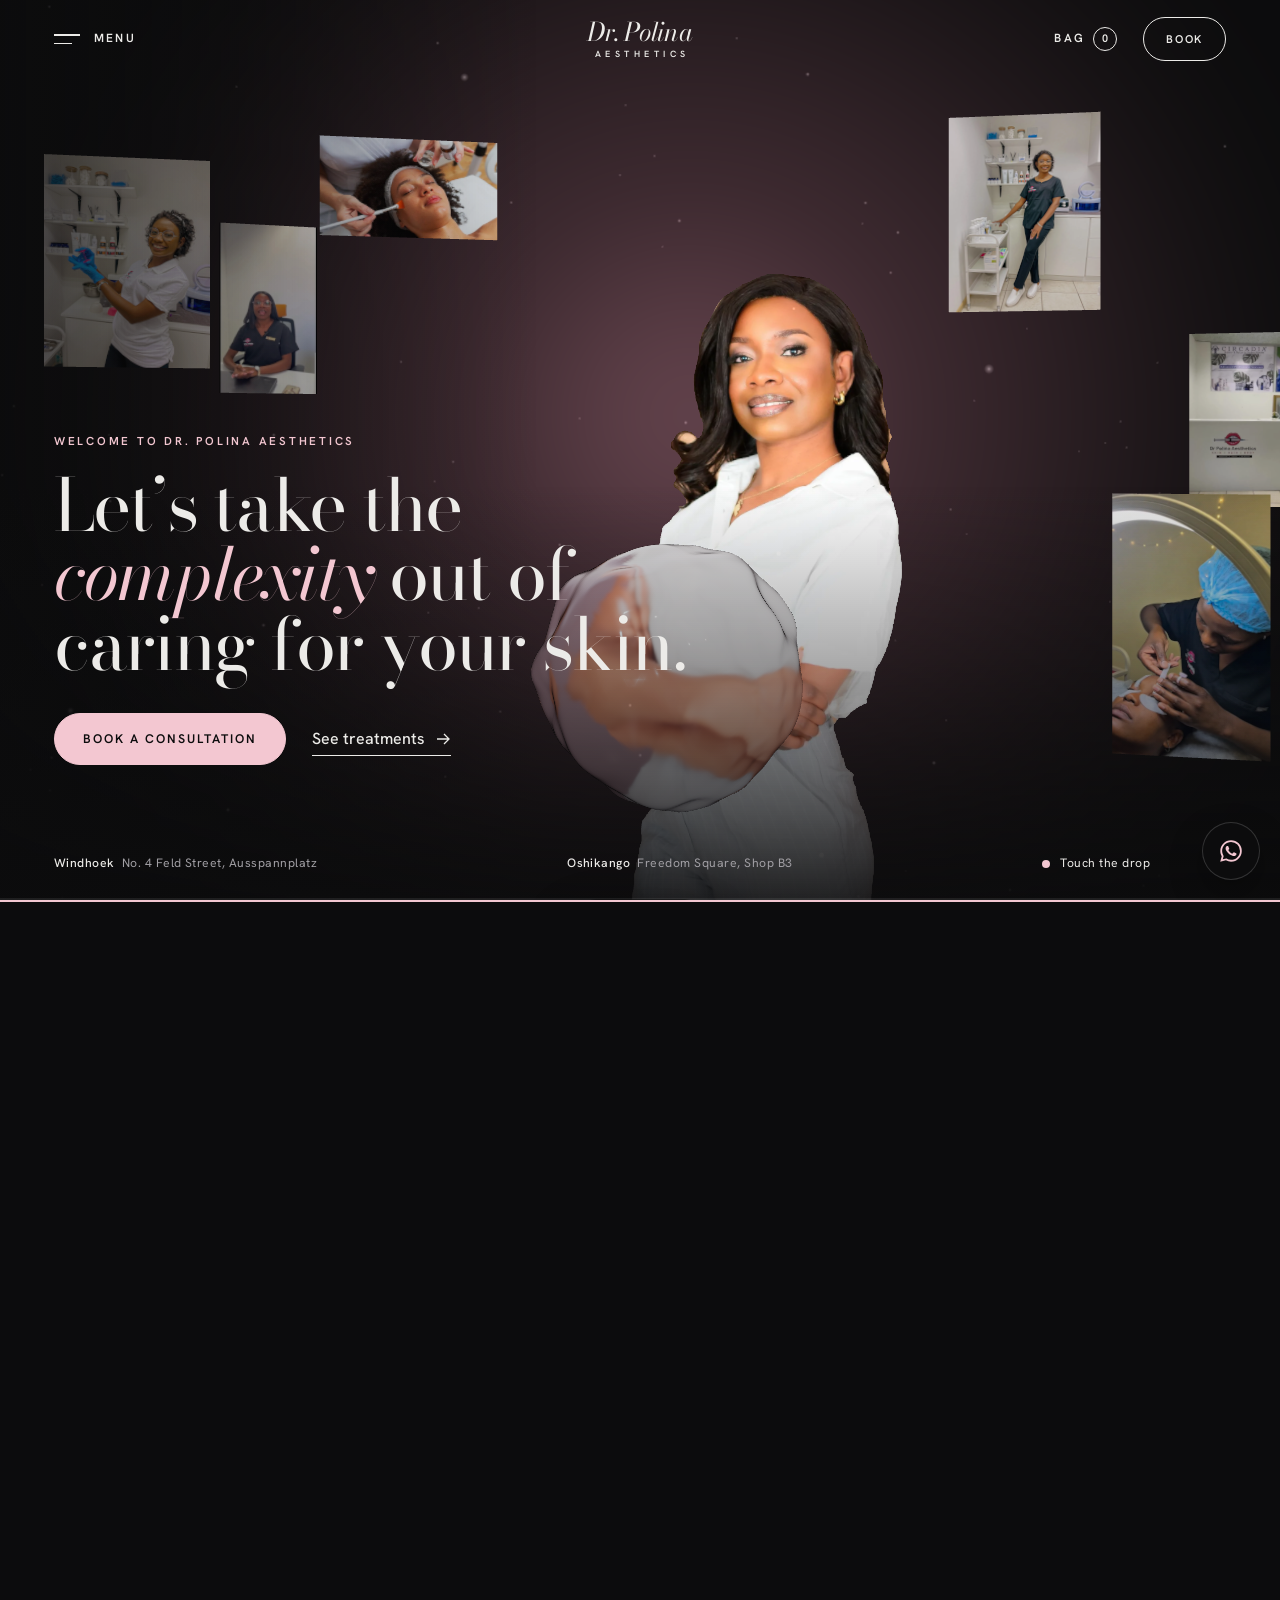
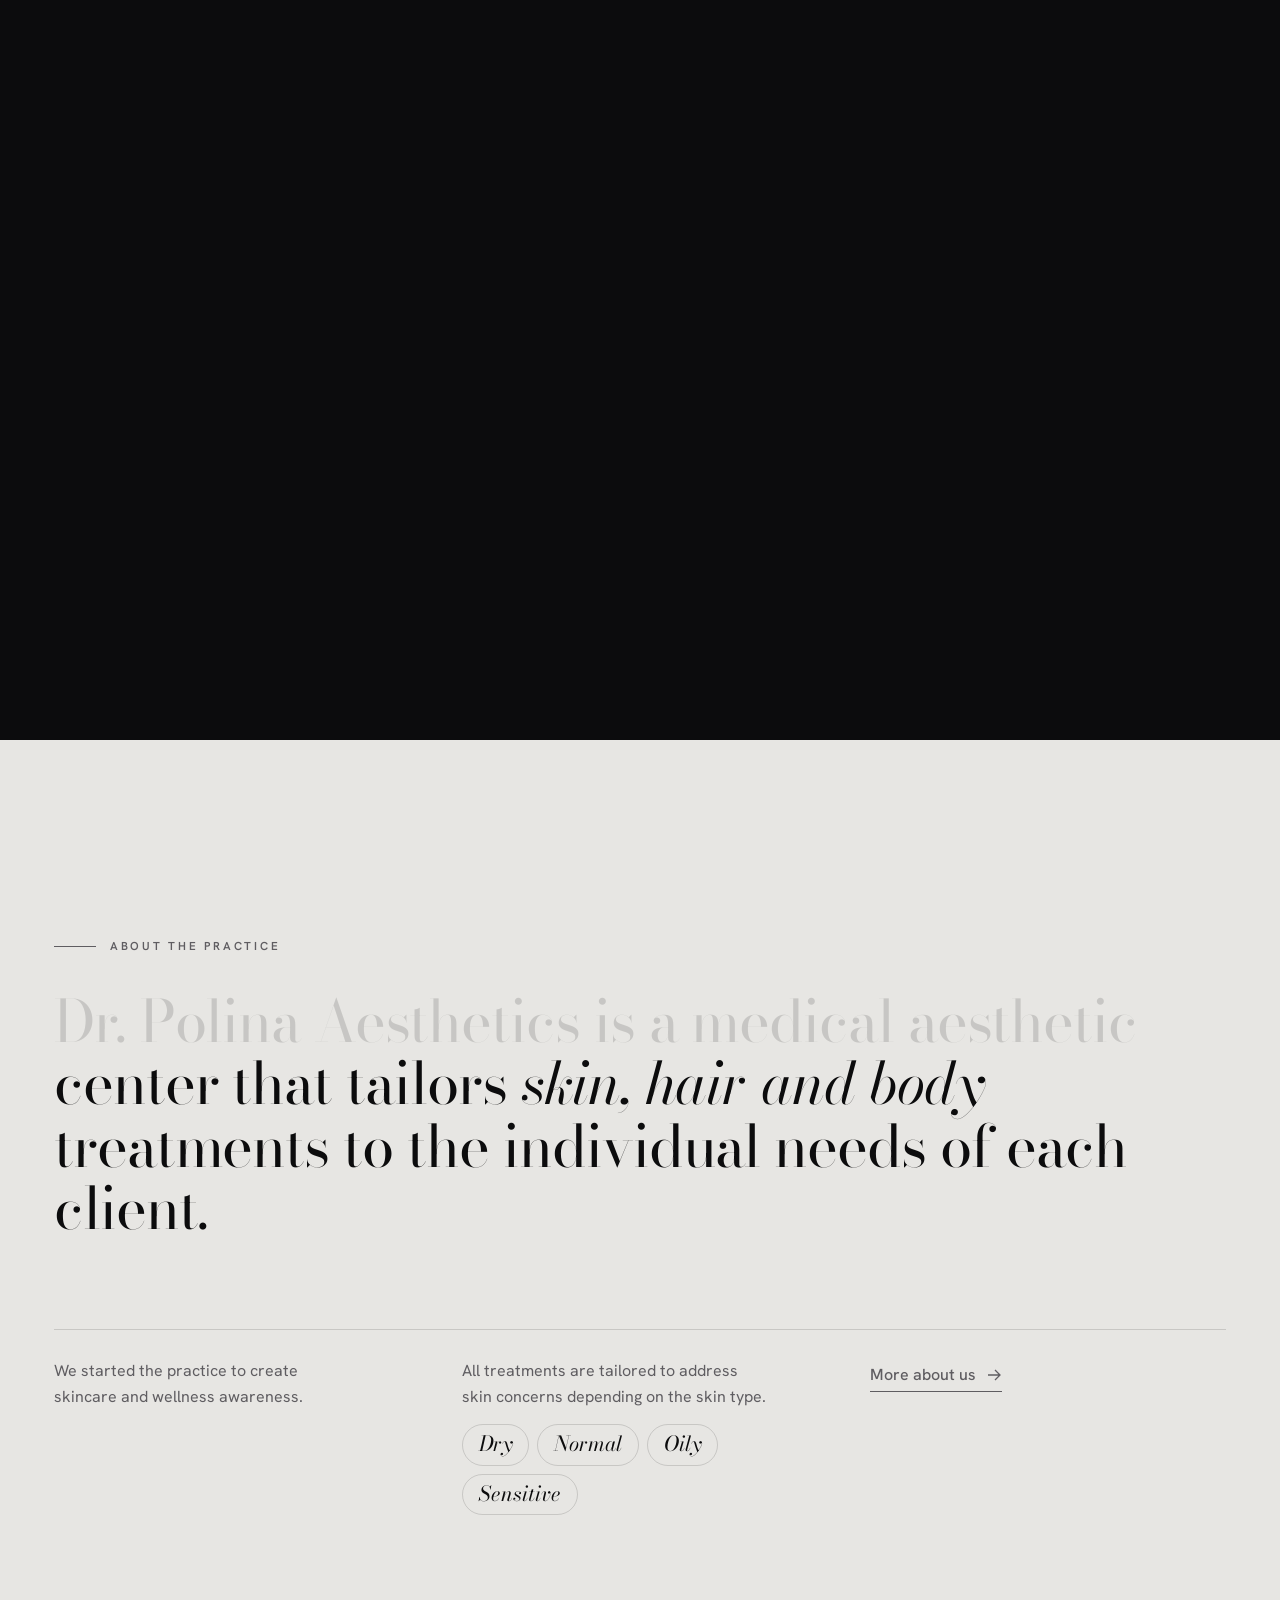
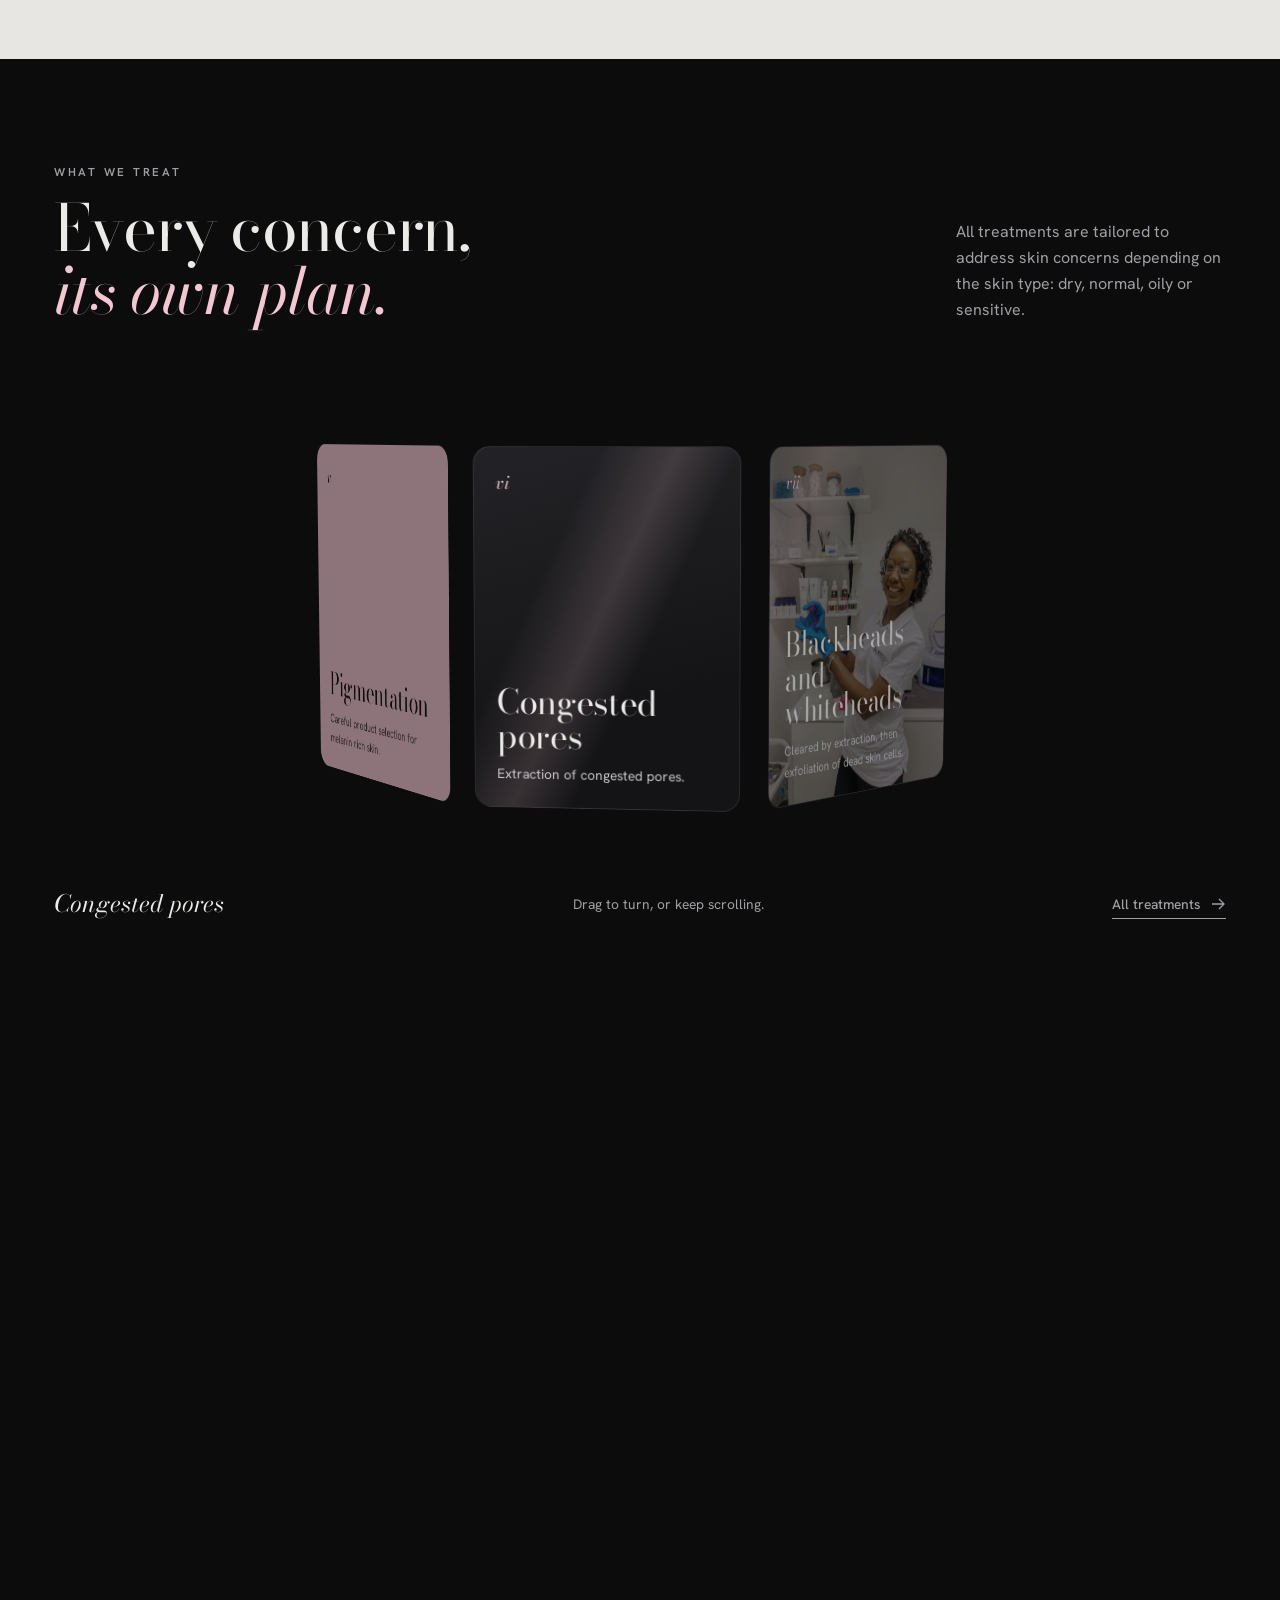
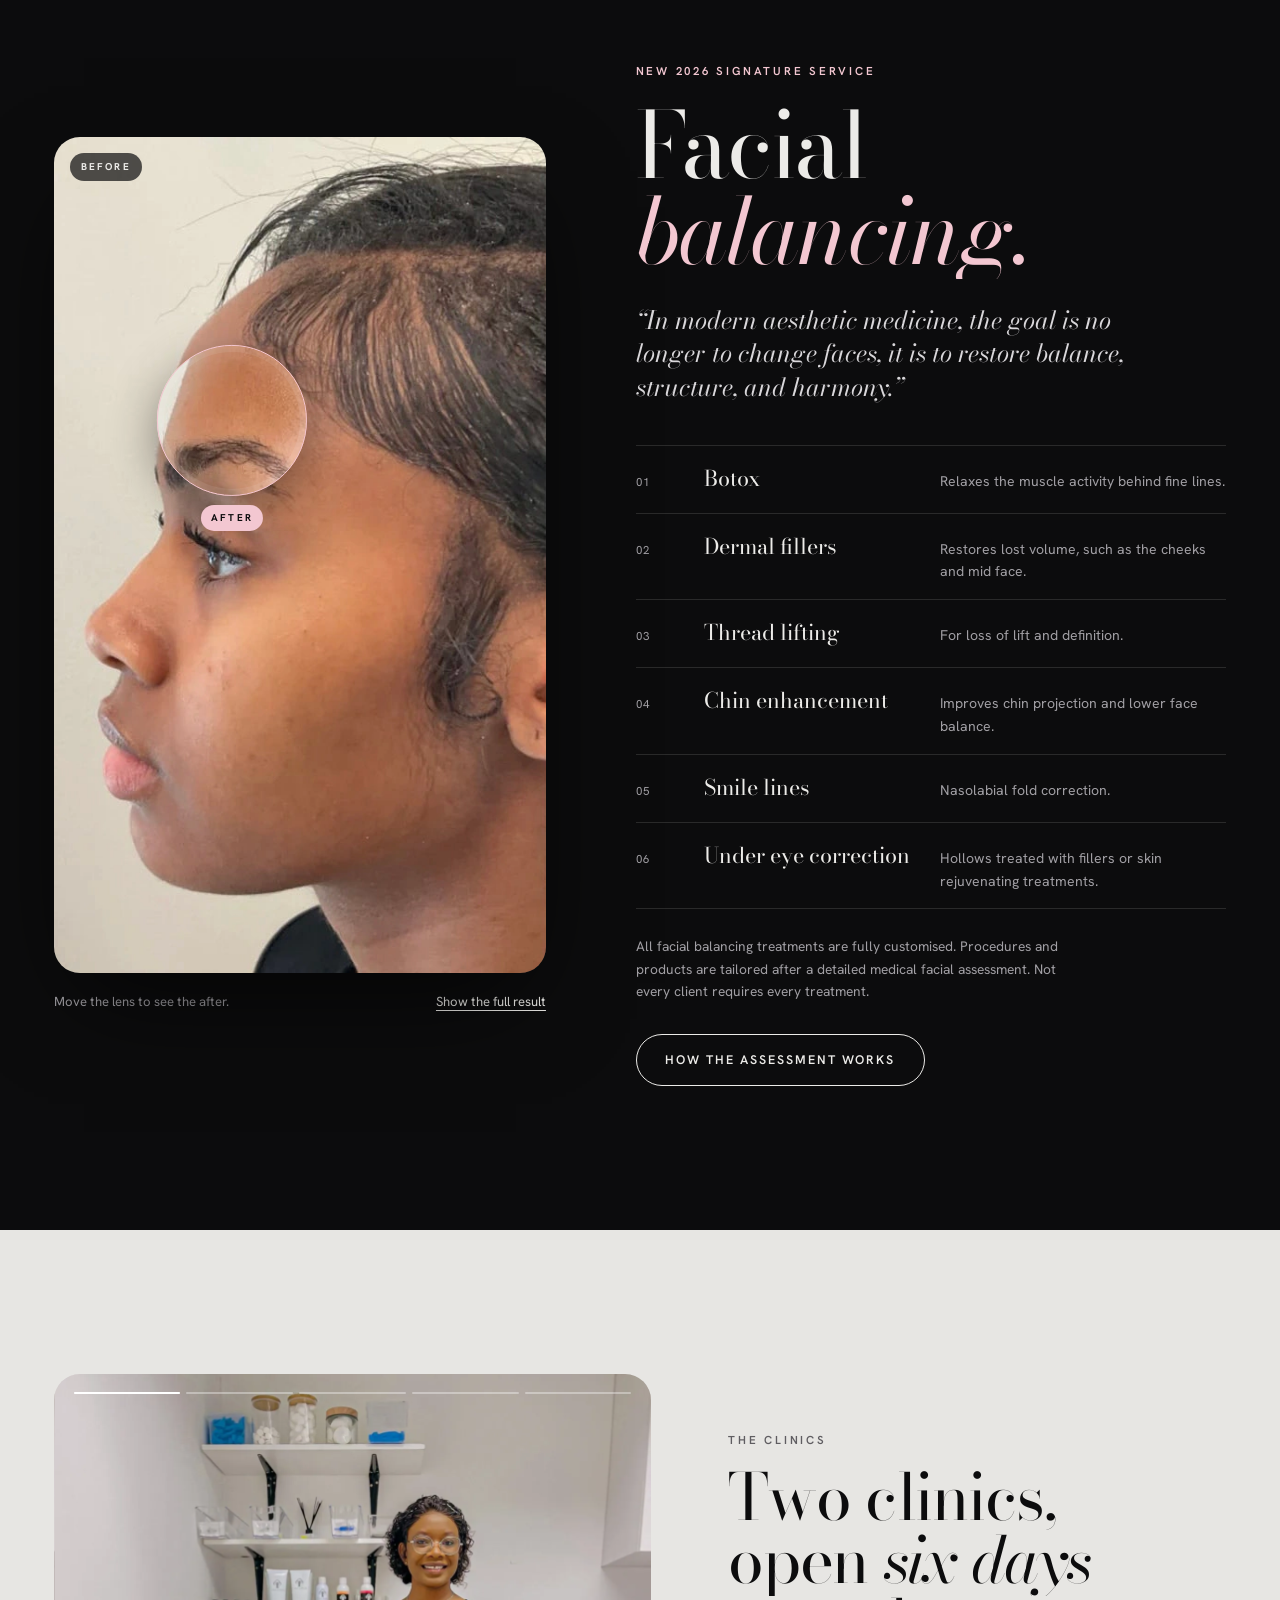
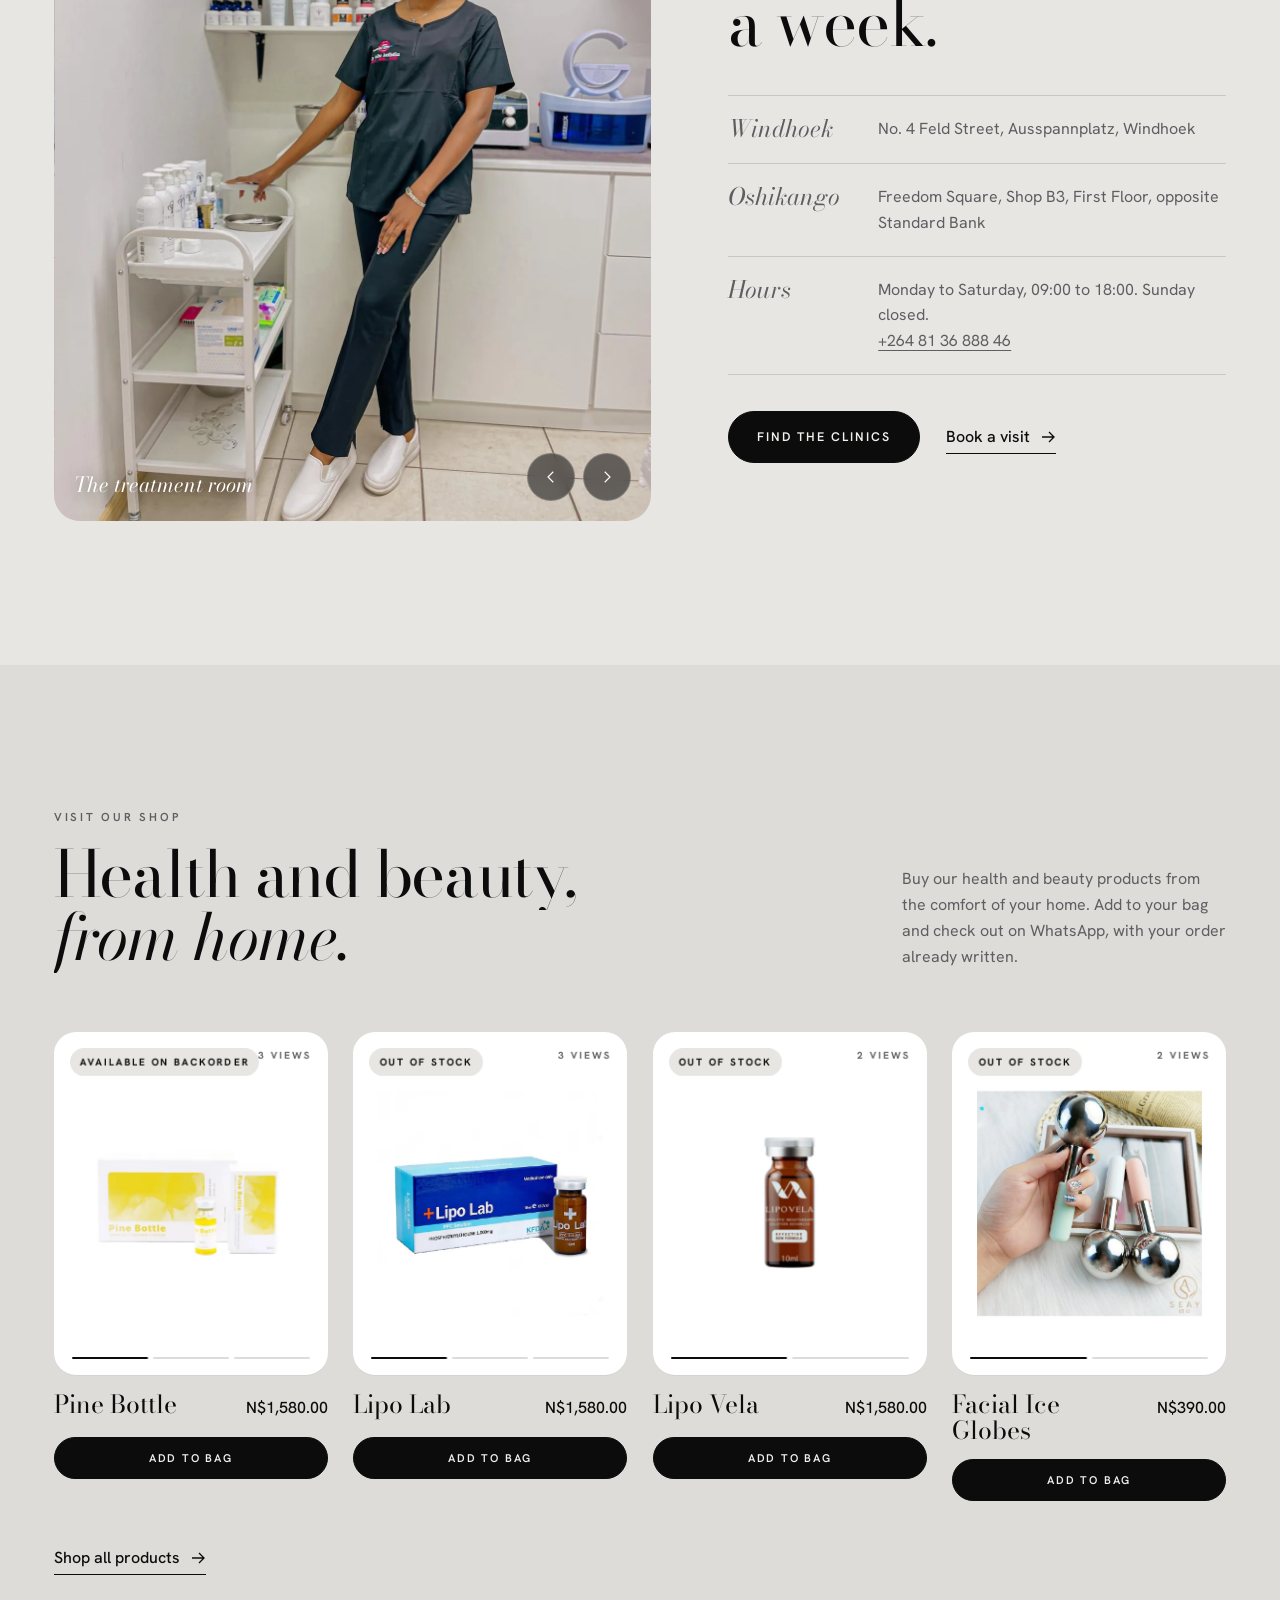
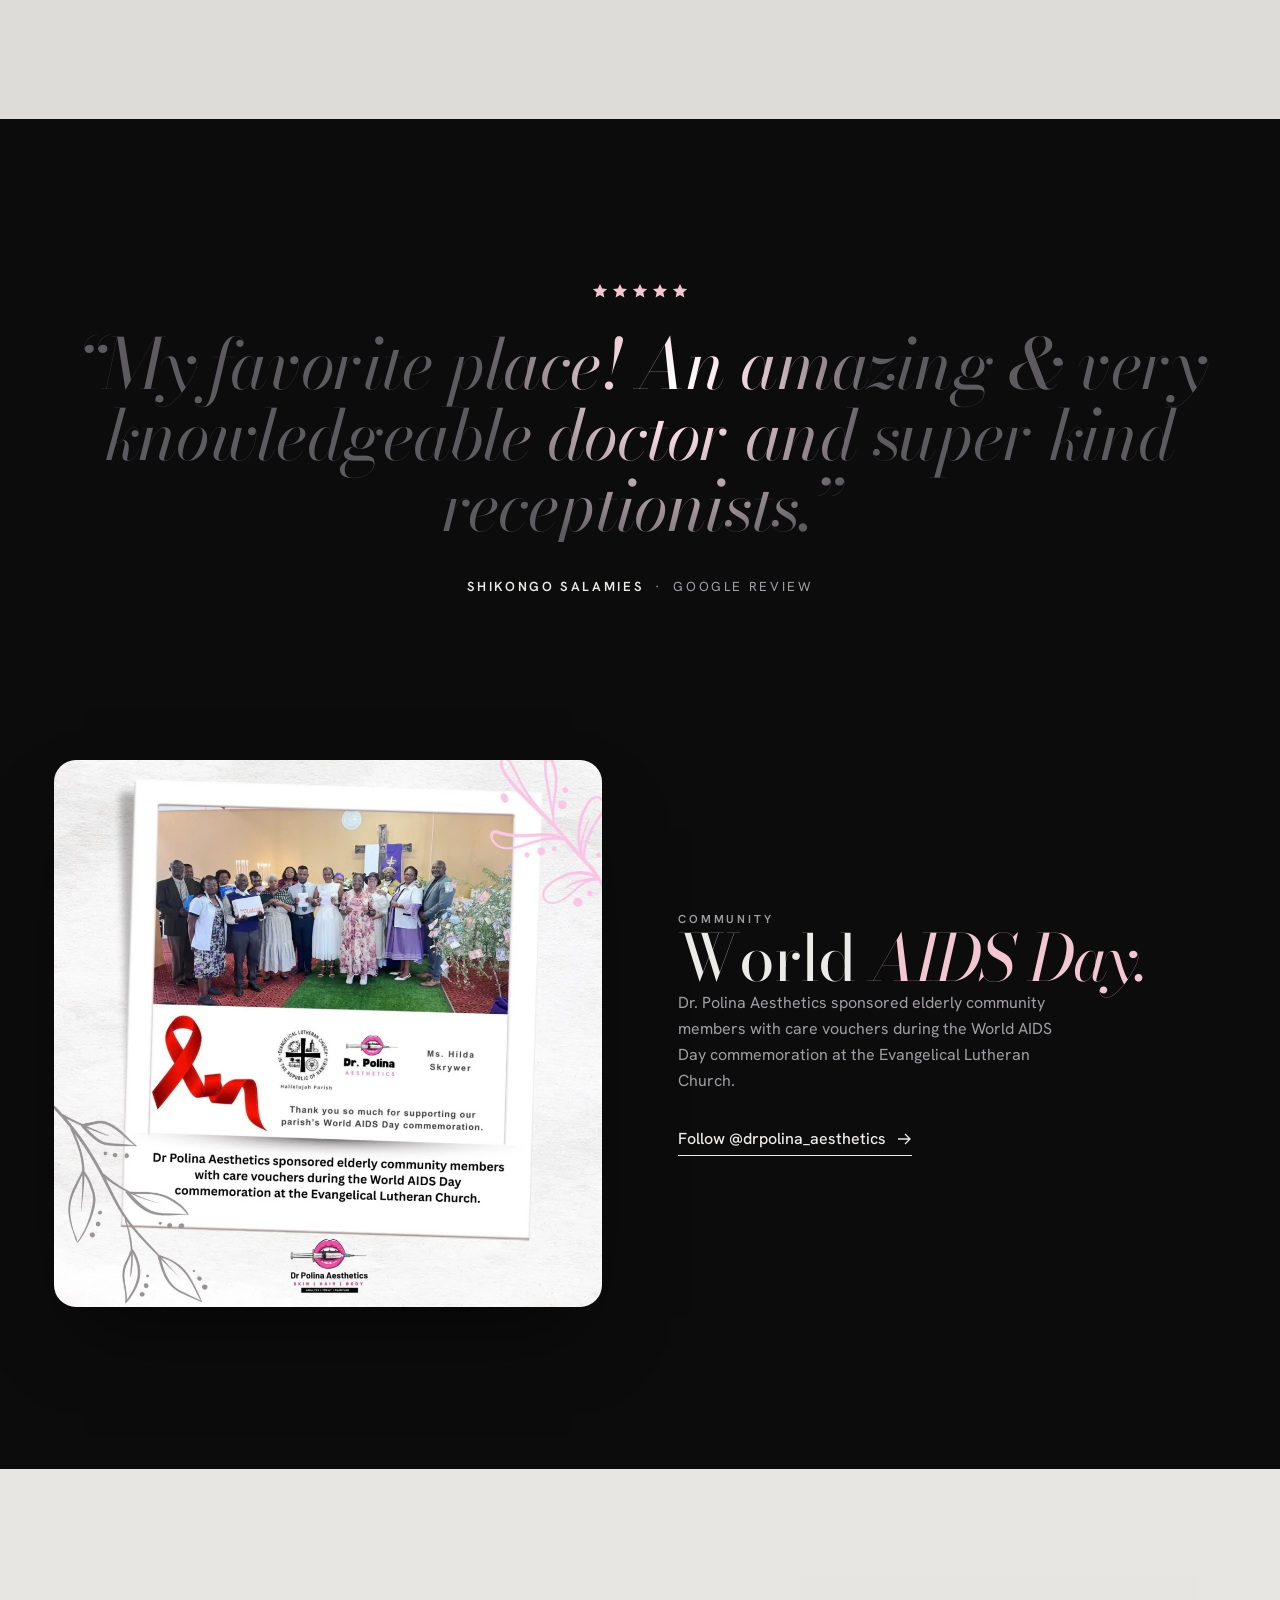
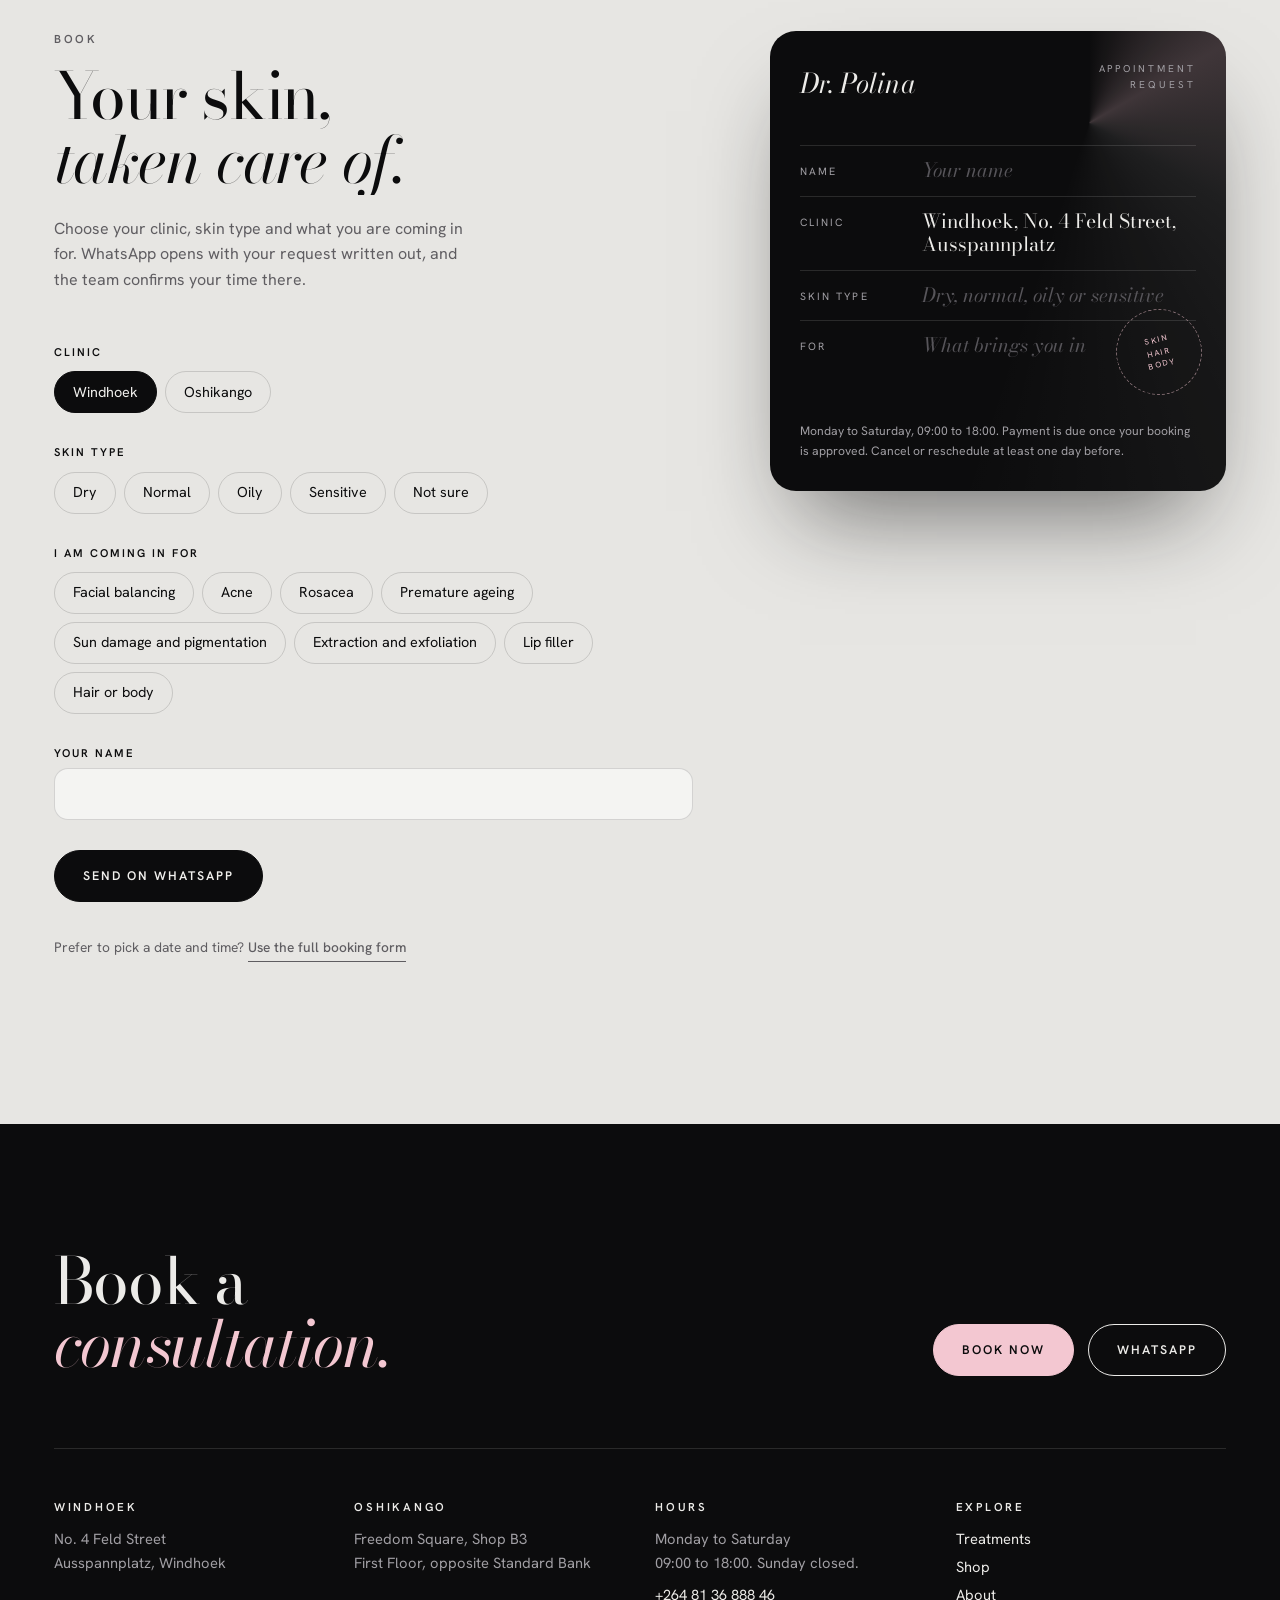
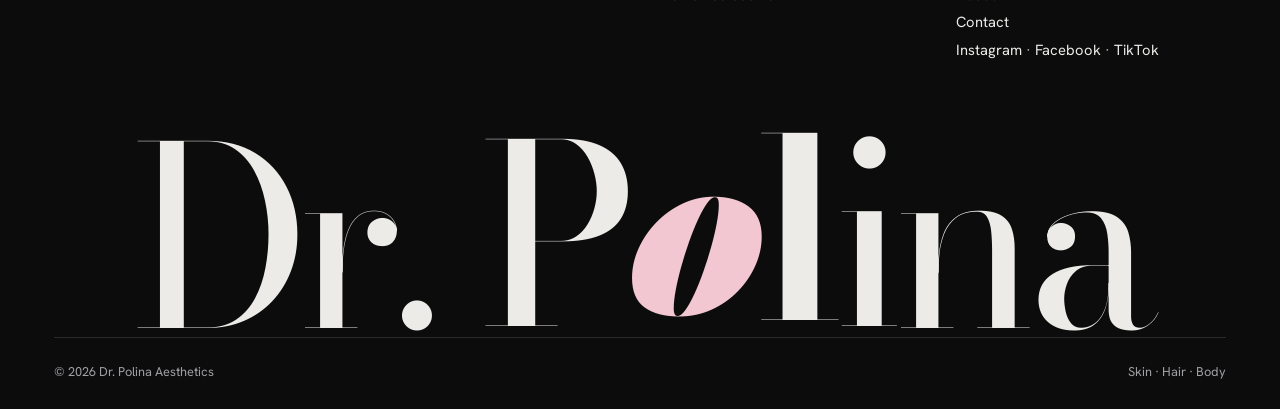
==== commit 403a949f: "Faster 3D hero start: build the scene after the page is up, cheaper reflections, async shader compil" ====
--- a/index.html
+++ b/index.html
@@ -9,7 +9,8 @@
 <link rel="icon" href="data:image/svg+xml,<svg xmlns='http://www.w3.org/2000/svg' viewBox='0 0 32 32'><rect width='32' height='32' rx='16' fill='%230c0c0d'/><text x='16' y='23' text-anchor='middle' font-family='Didot,Georgia,serif' font-style='italic' font-size='20' fill='%23f3c7d1'>P</text></svg>">
 <link rel="preconnect" href="https://fonts.googleapis.com">
 <link rel="preconnect" href="https://fonts.gstatic.com" crossorigin>
-<link href="https://fonts.googleapis.com/css2?family=Bodoni+Moda:ital,opsz,wght@0,6..96,400..900;1,6..96,400..900&family=Hanken+Grotesk:wght@300..700&display=swap" rel="stylesheet">
+<link rel="stylesheet" href="https://fonts.googleapis.com/css2?family=Bodoni+Moda:ital,opsz,wght@0,6..96,400..900;1,6..96,400..900&family=Hanken+Grotesk:wght@300..700&display=swap" media="print" onload="this.media='all'">
+<noscript><link rel="stylesheet" href="https://fonts.googleapis.com/css2?family=Bodoni+Moda:ital,opsz,wght@0,6..96,400..900;1,6..96,400..900&family=Hanken+Grotesk:wght@300..700&display=swap"></noscript>
 <link rel="preload" as="image" href="images/portrait-cut.webp">
 <link rel="stylesheet" href="css/main.css">
 <script>!function(d){d.classList.add("js");try{var s=sessionStorage;if(s.getItem("dpa.t")||(d.hasAttribute("data-intro")&&!s.getItem("dpa.seen")))d.classList.add("is-entering");s.removeItem("dpa.t");s.setItem("dpa.seen","1")}catch(e){}}(document.documentElement)</script>
--- a/css/main.css
+++ b/css/main.css
@@ -302,13 +302,13 @@
 /* ---- 1. the drop ---- */
 .hero { position: relative; height: 260vh; }
 .hero__stage { position: sticky; top: 0; height: 100vh; height: 100svh; overflow: hidden; }
-.hero__gl { position: absolute; inset: 0; width: 100%; height: 100%; opacity: 0; transition: opacity 1.4s ease; touch-action: pan-y; }
+.hero__gl { position: absolute; inset: 0; width: 100%; height: 100%; opacity: 0; transition: opacity 0.7s ease; touch-action: pan-y; }
 .hero.is-gl .hero__gl { opacity: 1; }
-.hero__poster { position: absolute; inset: 0; transition: opacity 1.4s ease; }
+.hero__poster { position: absolute; inset: 0; transition: opacity 0.7s ease 0.15s; background: radial-gradient(ellipse 60% 70% at 56% 55%, #3a2a30 0%, #0c0c0d 70%); }
 .hero.is-gl .hero__poster { opacity: 0; }
-.hero__poster img { position: absolute; bottom: 0; left: 58%; height: 82%; width: auto; max-width: none; transform: translateX(-50%); }
+.hero__poster img { position: absolute; bottom: -1.5%; left: 60.5%; height: 81%; width: auto; max-width: none; transform: translateX(-50%); }
 .hero__poster i {
-  position: absolute; left: 40%; bottom: 14%; width: clamp(140px, 17vw, 260px); aspect-ratio: 1; border-radius: 50%;
+  position: absolute; left: 54.8%; top: 75%; width: 29vh; aspect-ratio: 1; border-radius: 50%; transform: translate(-50%, -50%);
   background: radial-gradient(circle at 34% 30%, rgba(255, 255, 255, 0.85), rgba(255, 255, 255, 0.05) 18%, rgba(243, 199, 209, 0.18) 55%, rgba(243, 199, 209, 0.45) 100%);
   box-shadow: inset -12px -18px 40px rgba(243, 199, 209, 0.35), inset 10px 10px 30px rgba(255, 255, 255, 0.25), 0 30px 60px rgba(0, 0, 0, 0.5);
   backdrop-filter: blur(2px) saturate(1.3);
@@ -347,8 +347,8 @@
   .hero__title { font-size: clamp(2.3rem, 1.2rem + 5vw, 3.6rem); }
   .hero__actions { margin-top: 22px; gap: 18px; }
   .hero__shade { background: linear-gradient(to bottom, rgba(12, 12, 13, 0.92) 0%, rgba(12, 12, 13, 0.4) 40%, transparent 55%), linear-gradient(to top, rgba(12, 12, 13, 0.8), transparent 22%); }
-  .hero__poster img { left: 54%; height: 58%; }
-  .hero__poster i { left: 12%; bottom: 10%; width: 120px; }
+  .hero__poster img { left: 53%; height: 55%; bottom: -1%; }
+  .hero__poster i { left: 37%; top: 91%; width: 14.5vh; }
   .hero__meta .m-hide { display: none; }
   .hero__meta { bottom: 18px; }
 }
